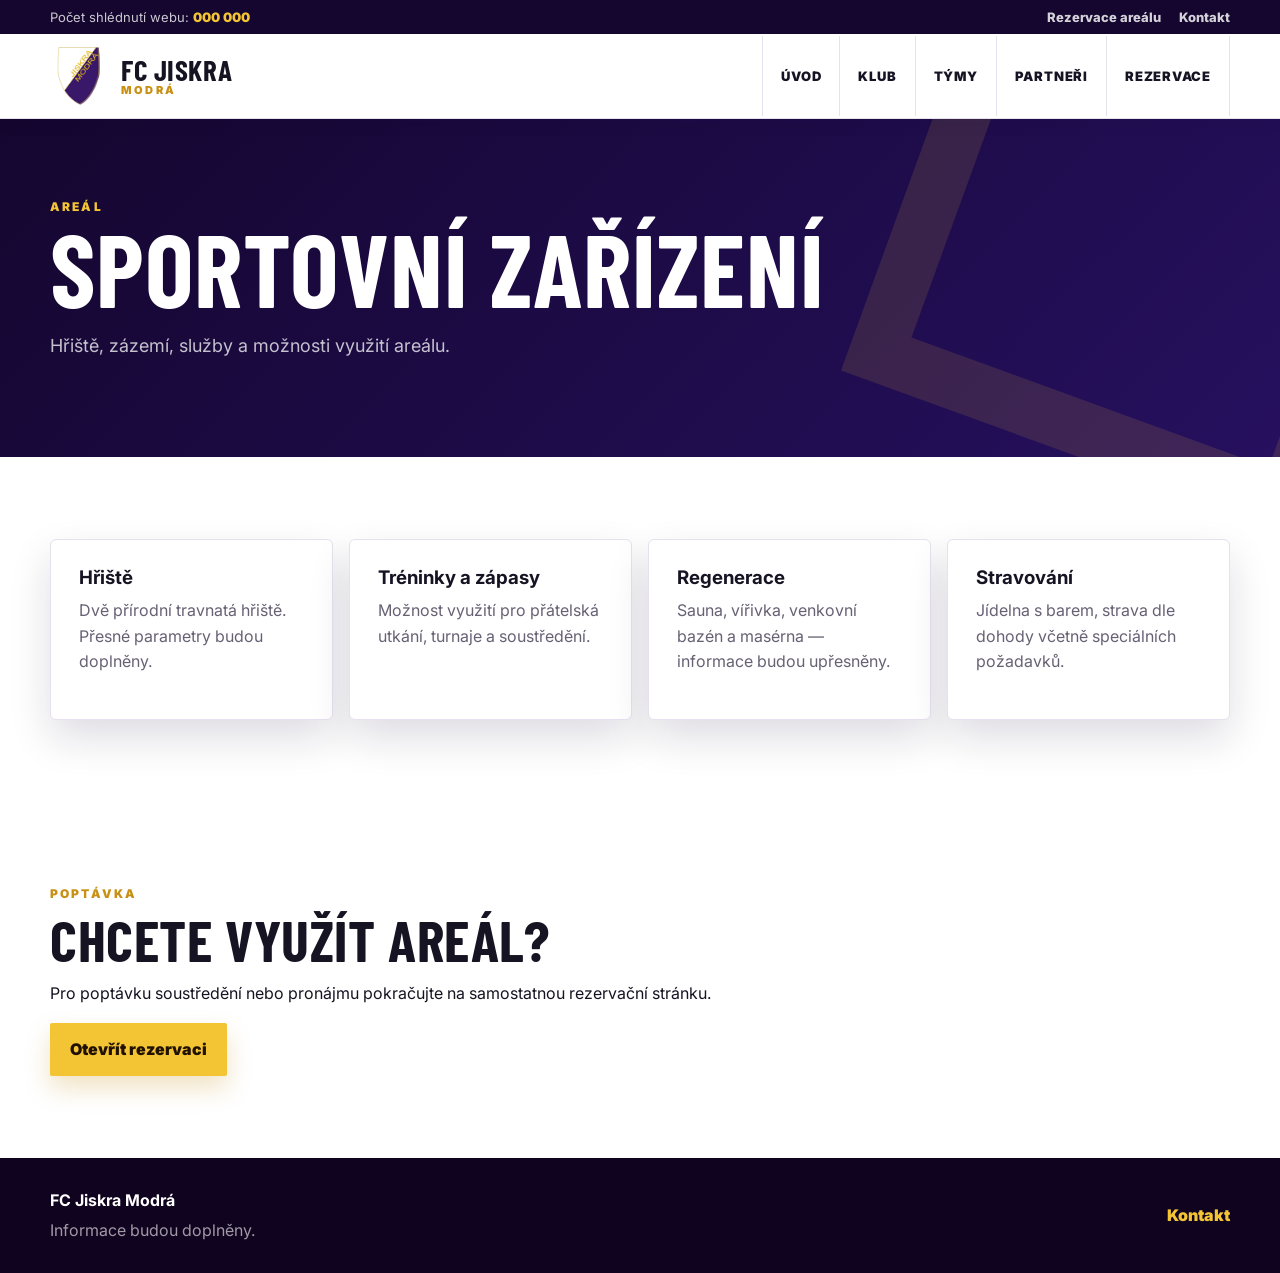
==== areal.html @ 626ca09f "Add files via upload" ====
<!doctype html><html lang="cs"><head><meta charset="UTF-8"><meta name="viewport" content="width=device-width, initial-scale=1.0"><title>Areál | FC Jiskra Modrá</title><link rel="preconnect" href="https://fonts.googleapis.com"><link rel="preconnect" href="https://fonts.gstatic.com" crossorigin><link href="https://fonts.googleapis.com/css2?family=Barlow+Condensed:wght@600;700;800&family=Inter:wght@400;500;600;700;800;900&display=swap" rel="stylesheet"><link rel="stylesheet" href="styles.css"></head><body><header class="site-header"><div class="top-strip"><div class="container top-strip-inner"><div class="views-counter">Počet shlédnutí webu: <strong>000 000</strong></div><div class="top-links"><a href="rezervace.html">Rezervace areálu</a><a href="kontakt.html">Kontakt</a></div></div></div><nav class="nav container"><a class="brand" href="index.html"><img src="assets/logo.png" alt="Logo FC Jiskra Modrá"><span><strong>FC Jiskra</strong><small>Modrá</small></span></a><button class="nav-toggle" type="button" aria-label="Otevřít menu" aria-expanded="false"><span></span><span></span><span></span></button><div class="nav-links"><a href="index.html">Úvod</a><a href="klub.html">Klub</a><a href="tymy.html">Týmy</a><a href="partneri.html">Partneři</a><a href="rezervace.html">Rezervace</a></div></nav></header><main><section class="page-hero"><div class="container reveal"><p class="eyebrow">Areál</p><h1>Sportovní zařízení</h1><p>Hřiště, zázemí, služby a možnosti využití areálu.</p></div></section><section class="section"><div class="container service-grid"><article class="reveal"><h3>Hřiště</h3><p>Dvě přírodní travnatá hřiště. Přesné parametry budou doplněny.</p></article><article class="reveal"><h3>Tréninky a zápasy</h3><p>Možnost využití pro přátelská utkání, turnaje a soustředění.</p></article><article class="reveal"><h3>Regenerace</h3><p>Sauna, vířivka, venkovní bazén a masérna — informace budou upřesněny.</p></article><article class="reveal"><h3>Stravování</h3><p>Jídelna s barem, strava dle dohody včetně speciálních požadavků.</p></article></div></section><section class="section section-dark"><div class="container split-panel reveal"><div><p class="eyebrow">Poptávka</p><h2>Chcete využít areál?</h2><p>Pro poptávku soustředění nebo pronájmu pokračujte na samostatnou rezervační stránku.</p></div><a class="btn" href="rezervace.html">Otevřít rezervaci</a></div></section></main><footer class="footer"><div class="container footer-inner"><div><strong>FC Jiskra Modrá</strong><p>Informace budou doplněny.</p></div><a href="kontakt.html">Kontakt</a></div></footer><script src="script.js"></script></body></html>
---- styles.css ----
:root{--purple:#26105f;--purple-2:#3c1688;--purple-3:#14062f;--gold:#f3c433;--gold-2:#c89116;--ink:#161423;--muted:#676174;--line:#e7e0ef;--soft:#f5f1fa;--white:#fff;--shadow:0 18px 42px rgba(20,6,47,.14);--radius:6px}*{box-sizing:border-box}html{scroll-behavior:auto}body{margin:0;font-family:Inter,system-ui,-apple-system,Segoe UI,sans-serif;color:var(--ink);background:#fff;line-height:1.6}a{color:inherit;text-decoration:none}img{max-width:100%;display:block}.container{width:min(1180px,calc(100% - 40px));margin-inline:auto}.site-header{position:sticky;top:0;z-index:40;background:#fff;border-bottom:1px solid rgba(38,16,95,.12);box-shadow:0 4px 18px rgba(20,6,47,.05)}.top-strip{background:var(--purple-3);color:#fff;font-size:13px}.top-strip-inner{min-height:34px;display:flex;justify-content:space-between;align-items:center;gap:18px}.views-counter{color:rgba(255,255,255,.78)}.views-counter strong{color:var(--gold);font-weight:900}.top-links{display:flex;gap:18px;font-weight:800}.top-links a{color:rgba(255,255,255,.82)}.nav{min-height:84px;display:flex;align-items:center;justify-content:space-between;gap:24px}.brand{display:flex;align-items:center;gap:13px}.brand img{width:58px;height:58px;object-fit:contain}.brand span{display:grid;line-height:.98}.brand strong{font-family:'Barlow Condensed',Inter,sans-serif;text-transform:uppercase;font-size:29px;letter-spacing:.02em}.brand small{color:var(--gold-2);font-weight:900;text-transform:uppercase;letter-spacing:.2em;font-size:11px}.nav-links{display:flex;align-items:center;gap:0;border-left:1px solid var(--line);font-weight:900;text-transform:uppercase;font-size:13px;letter-spacing:.06em}.nav-links a{padding:30px 18px;border-right:1px solid var(--line);position:relative}.nav-links a:hover,.nav-links a.active{background:var(--soft);color:var(--purple)}.nav-links a.active:after{content:'';position:absolute;left:18px;right:18px;bottom:20px;height:3px;background:var(--gold)}.nav-toggle{display:none;background:transparent;border:0;padding:8px}.nav-toggle span{display:block;width:26px;height:2px;margin:5px;background:var(--purple)}.score-hero{position:relative;overflow:hidden;color:#fff;background:linear-gradient(125deg,#12042a 0%,var(--purple) 58%,#391281 100%)}.score-hero:before{content:'';position:absolute;inset:0;background:linear-gradient(90deg,rgba(0,0,0,.18),transparent 44%),repeating-linear-gradient(135deg,rgba(255,255,255,.045) 0 1px,transparent 1px 12px)}.hero-bg-shape{position:absolute;right:-120px;top:-180px;width:580px;height:580px;border:82px solid rgba(243,196,51,.13);transform:rotate(24deg)}.score-hero-grid{position:relative;z-index:1;min-height:550px;display:grid;grid-template-columns:1.15fr 380px;gap:46px;align-items:center;padding:70px 0}.eyebrow{margin:0 0 10px;color:var(--gold-2);font-weight:900;text-transform:uppercase;letter-spacing:.18em;font-size:12px}.score-hero .eyebrow,.reservation-band .eyebrow,.page-hero .eyebrow{color:var(--gold)}h1,h2,h3,p{margin-top:0}h1,h2{font-family:'Barlow Condensed',Inter,sans-serif;text-transform:uppercase}h1{font-size:clamp(56px,8vw,112px);line-height:.82;letter-spacing:.01em;margin-bottom:22px}h2{font-size:clamp(34px,4.6vw,58px);line-height:.9;letter-spacing:.01em;margin-bottom:16px}h3{line-height:1.12;margin-bottom:9px}.lead{max-width:650px;font-size:19px;color:rgba(255,255,255,.78)}.hero-actions{display:flex;gap:12px;flex-wrap:wrap;margin-top:30px}.btn{display:inline-flex;align-items:center;justify-content:center;border:0;border-radius:2px;padding:14px 20px;background:var(--gold);color:#201100;font-weight:900;box-shadow:0 12px 24px rgba(201,145,22,.25);cursor:pointer;transition:transform .18s ease,box-shadow .18s ease}.btn:hover{transform:translateY(-2px);box-shadow:0 16px 32px rgba(201,145,22,.34)}.btn-ghost{background:transparent;color:#fff;border:1px solid rgba(255,255,255,.32);box-shadow:none}.match-card{background:rgba(255,255,255,.96);color:var(--ink);border:1px solid rgba(255,255,255,.4);box-shadow:var(--shadow);padding:26px;border-radius:var(--radius)}.club-badge{display:flex;align-items:center;gap:12px;padding-bottom:18px;border-bottom:1px solid var(--line);font-weight:900;text-transform:uppercase}.club-badge img{width:54px;height:54px}.match-line{display:grid;gap:4px;margin:22px 0}.match-line span{color:var(--muted)}.score-box{display:grid;grid-template-columns:1fr auto 1fr;align-items:center;gap:12px;background:var(--purple);color:#fff;padding:20px 16px;margin-bottom:18px;text-align:center}.score-box span{font-family:'Barlow Condensed';font-size:22px;color:var(--gold)}.score-box strong{font-size:30px}.match-card a,.program-card a,.news-feature a{color:var(--purple);font-weight:900}.section{padding:82px 0}.section-soft{background:var(--soft)}.homepage-layout{display:grid;grid-template-columns:minmax(0,1fr) 360px;gap:30px;align-items:start}.section-title{display:flex;justify-content:space-between;align-items:end;border-bottom:4px solid var(--purple);margin-bottom:22px}.section-title h2{margin-bottom:10px}.news-feature{display:grid;grid-template-columns:86px 1fr;gap:22px;background:#fff;border:1px solid var(--line);border-left:6px solid var(--gold);padding:26px;box-shadow:var(--shadow);border-radius:var(--radius);margin-bottom:18px}.date-box{background:var(--purple);color:#fff;display:grid;place-items:center;align-content:center;min-height:86px}.date-box strong{font-family:'Barlow Condensed';font-size:38px;line-height:.9;color:var(--gold)}.date-box span{font-size:12px;font-weight:900}.news-list{display:grid;gap:12px}.news-row{padding:20px 22px;background:#fff;border:1px solid var(--line);border-radius:var(--radius);transition:transform .2s ease,border-color .2s ease}.news-row:hover{transform:translateX(4px);border-color:rgba(201,145,22,.55)}.news-row time{display:block;color:var(--gold-2);font-weight:900;font-size:12px;text-transform:uppercase;letter-spacing:.12em}.news-row p,.news-feature p,.tile span,.content-main p,.side-panel dd,.team-card p,.service-grid p{color:var(--muted)}.side-column{display:grid;gap:18px}.program-card,.table-card,.quick-card,.info-card,.team-card,.panel,.form,.side-panel,.content-main,.tile,.service-grid article{background:#fff;border:1px solid var(--line);border-radius:var(--radius);box-shadow:var(--shadow)}.program-card,.table-card{padding:22px}.program-card h3,.table-card h3{text-transform:uppercase;font-family:'Barlow Condensed';font-size:28px}.mini-tabs button{border:0;background:var(--purple);color:#fff;border-radius:2px;padding:9px 14px;font-weight:900}.fixture-mini{border-top:1px solid var(--line);padding:15px 0;display:grid;gap:4px}.fixture-mini span{font-size:12px;text-transform:uppercase;letter-spacing:.1em;color:var(--gold-2);font-weight:900}.fixture-mini em{font-style:normal;font-size:24px;font-weight:900}.standing-row{display:grid;grid-template-columns:34px 1fr 34px;gap:10px;padding:10px 0;border-top:1px solid var(--line);font-size:14px}.standing-row.head{font-weight:900;color:var(--muted);text-transform:uppercase;font-size:12px}.reservation-band{background:linear-gradient(135deg,var(--purple-3),var(--purple));color:#fff;position:relative;overflow:hidden}.reservation-band:before{content:'';position:absolute;inset:0;background:radial-gradient(circle at 88% 18%,rgba(243,196,51,.2),transparent 28%)}.reservation-grid{position:relative;display:grid;grid-template-columns:1.2fr .9fr auto;gap:28px;align-items:center}.reservation-grid p{color:rgba(255,255,255,.74)}.reserve-points{display:grid;grid-template-columns:1fr 1fr;gap:10px}.reserve-points span{border:1px solid rgba(255,255,255,.18);background:rgba(255,255,255,.07);padding:12px;font-weight:900}.link-tiles{display:grid;grid-template-columns:repeat(4,1fr);gap:16px}.tile{padding:24px;min-height:190px;transition:transform .2s ease,border-color .2s ease}.tile:hover{transform:translateY(-4px);border-color:var(--gold-2)}.tile small{color:var(--gold-2);font-weight:900}.tile strong{display:block;font-family:'Barlow Condensed';font-size:32px;text-transform:uppercase;margin:12px 0 8px}.page-hero{background:linear-gradient(135deg,var(--purple-3),var(--purple));color:#fff;padding:78px 0;position:relative;overflow:hidden}.page-hero:after{content:'';position:absolute;right:-120px;top:-140px;width:380px;height:380px;border:55px solid rgba(242,195,53,.12);transform:rotate(20deg)}.page-hero .container{position:relative;z-index:1}.page-hero p:not(.eyebrow){max-width:680px;color:rgba(255,255,255,.75);font-size:18px}.content-grid,.fixtures-layout,.form-layout{display:grid;grid-template-columns:1fr .95fr;gap:26px;align-items:start}.content-main,.side-panel,.info-card,.team-card,.service-grid article{padding:28px}.side-panel dl{display:grid;gap:14px;margin:0}.side-panel dt{font-weight:900}.side-panel dd{margin:0}.quick-grid,.card-grid,.partners{display:grid;grid-template-columns:repeat(3,1fr);gap:18px}.quick-card{padding:28px;min-height:220px}.card-label{color:var(--gold-2);font-size:12px;text-transform:uppercase;letter-spacing:.12em;font-weight:900}.team-grid{display:grid;grid-template-columns:1.15fr .85fr;gap:20px}.team-card{min-height:260px}.team-card span{color:var(--gold-2);font-weight:900;font-size:12px;text-transform:uppercase;letter-spacing:.12em}.team-card.featured{background:linear-gradient(135deg,var(--purple),var(--purple-2));color:#fff}.team-card.featured p{color:rgba(255,255,255,.75)}.team-card.featured a{color:var(--gold);font-weight:900}.service-grid{display:grid;grid-template-columns:repeat(4,1fr);gap:16px}.panel{padding:18px}.tabs{display:flex;gap:8px;margin-bottom:14px}.tab{border:0;border-radius:2px;padding:10px 15px;background:var(--soft);font-weight:900;cursor:pointer}.tab.active{background:var(--purple);color:#fff}.tab-panel{display:none}.tab-panel.active{display:block}.fixture,.table-row{display:grid;grid-template-columns:1fr auto;gap:16px;align-items:center;padding:16px 8px;border-top:1px solid var(--line)}.fixture span,.table-row span{color:var(--muted);font-size:14px}.partners div{min-height:120px;display:grid;place-items:center;background:#fff;border:1px solid var(--line);border-radius:var(--radius);color:var(--muted);font-weight:900;box-shadow:var(--shadow)}.form{padding:26px;display:grid;gap:16px}label{display:grid;gap:8px;font-weight:900}input,select{width:100%;border:1px solid var(--line);border-radius:2px;padding:13px 14px;font:inherit}input:focus,select:focus{outline:3px solid rgba(242,195,53,.25);border-color:var(--gold-2)}.form-row{display:grid;grid-template-columns:1fr 1fr;gap:14px}.form-note{margin:0;color:var(--muted);font-size:14px}.map-placeholder{min-height:250px;display:grid;place-items:center;border:1px dashed rgba(43,15,99,.3);border-radius:var(--radius);background:var(--soft);color:var(--muted);font-weight:900;margin-top:24px}.footer{background:#10031f;color:#fff;padding:30px 0}.footer-inner{display:flex;align-items:center;justify-content:space-between;gap:20px}.footer p{color:rgba(255,255,255,.6);margin:4px 0 0}.footer a{color:var(--gold);font-weight:900}.reveal{opacity:0;transform:translateY(18px);transition:opacity .55s ease,transform .55s ease}.reveal.in-view{opacity:1;transform:translateY(0)}@media(max-width:980px){.top-strip-inner{justify-content:center;flex-wrap:wrap;padding:7px 0}.top-links{display:none}.nav-toggle{display:block}.nav-links{position:absolute;left:20px;right:20px;top:118px;display:none;flex-direction:column;align-items:stretch;padding:12px;background:#fff;border:1px solid var(--line);border-radius:6px;box-shadow:var(--shadow)}.nav-links.open{display:flex}.nav-links a{padding:14px;border-right:0}.nav-links a.active:after{left:14px;right:auto;width:42px;bottom:8px}.score-hero-grid,.homepage-layout,.reservation-grid,.content-grid,.fixtures-layout,.form-layout,.team-grid{grid-template-columns:1fr}.score-hero-grid{min-height:auto;padding:56px 0}.quick-grid,.card-grid,.link-tiles,.service-grid,.partners{grid-template-columns:repeat(2,1fr)}}@media(max-width:620px){.container{width:min(100% - 28px,1180px)}.brand img{width:48px;height:48px}.brand strong{font-size:24px}.nav{min-height:76px}.nav-links{top:110px}h1{font-size:56px}.section{padding:64px 0}.page-hero{padding:58px 0}.quick-grid,.card-grid,.link-tiles,.service-grid,.partners{grid-template-columns:1fr}.form-row,.fixture,.table-row,.news-feature{grid-template-columns:1fr}.reservation-grid{gap:18px}.reserve-points{grid-template-columns:1fr}.match-card{padding:20px}.footer-inner{align-items:flex-start;flex-direction:column}}
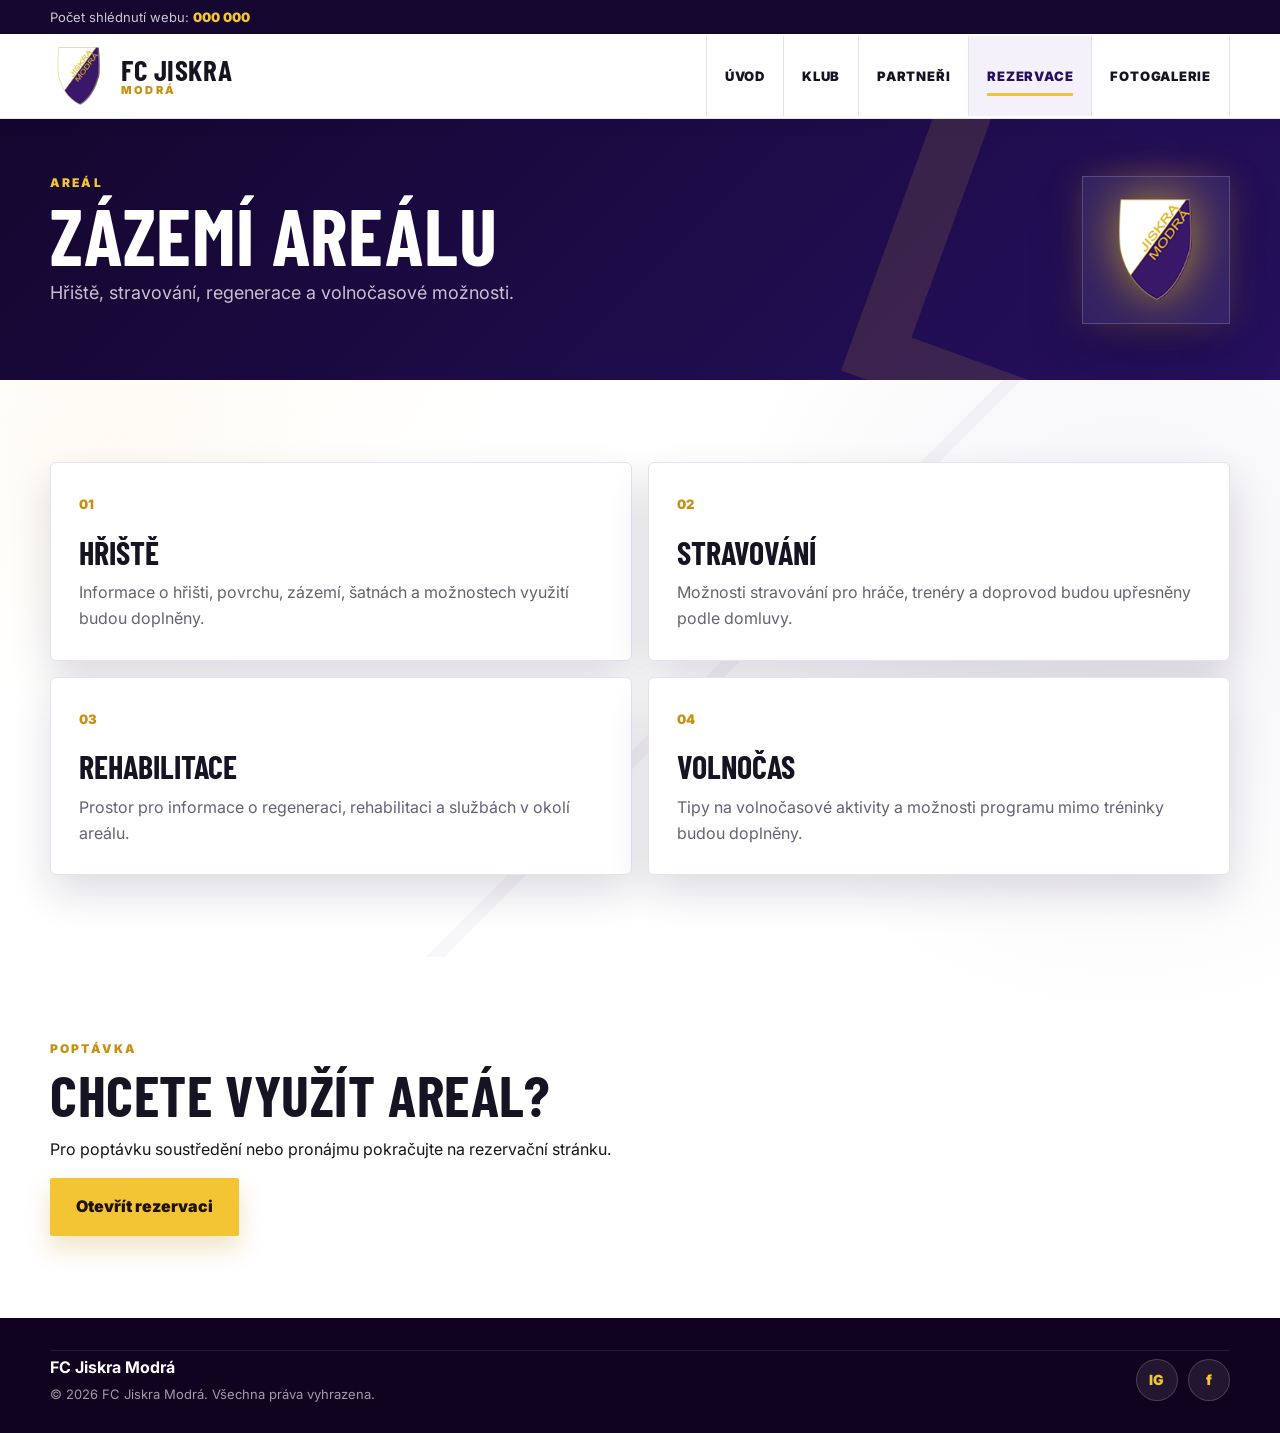
==== commit 971eadcd: "pridani" ====
--- a/areal.html
+++ b/areal.html
@@ -1 +1 @@
-<!doctype html><html lang="cs"><head><meta charset="UTF-8"><meta name="viewport" content="width=device-width, initial-scale=1.0"><title>Areál | FC Jiskra Modrá</title><link rel="preconnect" href="https://fonts.googleapis.com"><link rel="preconnect" href="https://fonts.gstatic.com" crossorigin><link href="https://fonts.googleapis.com/css2?family=Barlow+Condensed:wght@600;700;800&family=Inter:wght@400;500;600;700;800;900&display=swap" rel="stylesheet"><link rel="stylesheet" href="styles.css"></head><body><header class="site-header"><div class="top-strip"><div class="container top-strip-inner"><div class="views-counter">Počet shlédnutí webu: <strong>000 000</strong></div><div class="top-links"><a href="rezervace.html">Rezervace areálu</a><a href="kontakt.html">Kontakt</a></div></div></div><nav class="nav container"><a class="brand" href="index.html"><img src="assets/logo.png" alt="Logo FC Jiskra Modrá"><span><strong>FC Jiskra</strong><small>Modrá</small></span></a><button class="nav-toggle" type="button" aria-label="Otevřít menu" aria-expanded="false"><span></span><span></span><span></span></button><div class="nav-links"><a href="index.html">Úvod</a><a href="klub.html">Klub</a><a href="tymy.html">Týmy</a><a href="partneri.html">Partneři</a><a href="rezervace.html">Rezervace</a></div></nav></header><main><section class="page-hero"><div class="container reveal"><p class="eyebrow">Areál</p><h1>Sportovní zařízení</h1><p>Hřiště, zázemí, služby a možnosti využití areálu.</p></div></section><section class="section"><div class="container service-grid"><article class="reveal"><h3>Hřiště</h3><p>Dvě přírodní travnatá hřiště. Přesné parametry budou doplněny.</p></article><article class="reveal"><h3>Tréninky a zápasy</h3><p>Možnost využití pro přátelská utkání, turnaje a soustředění.</p></article><article class="reveal"><h3>Regenerace</h3><p>Sauna, vířivka, venkovní bazén a masérna — informace budou upřesněny.</p></article><article class="reveal"><h3>Stravování</h3><p>Jídelna s barem, strava dle dohody včetně speciálních požadavků.</p></article></div></section><section class="section section-dark"><div class="container split-panel reveal"><div><p class="eyebrow">Poptávka</p><h2>Chcete využít areál?</h2><p>Pro poptávku soustředění nebo pronájmu pokračujte na samostatnou rezervační stránku.</p></div><a class="btn" href="rezervace.html">Otevřít rezervaci</a></div></section></main><footer class="footer"><div class="container footer-inner"><div><strong>FC Jiskra Modrá</strong><p>Informace budou doplněny.</p></div><a href="kontakt.html">Kontakt</a></div></footer><script src="script.js"></script></body></html>
+<!doctype html><html lang="cs"><head><meta charset="UTF-8"><meta name="viewport" content="width=device-width, initial-scale=1.0"><link rel="preconnect" href="https://fonts.googleapis.com"><link rel="preconnect" href="https://fonts.gstatic.com" crossorigin><link href="https://fonts.googleapis.com/css2?family=Barlow+Condensed:wght@600;700;800&family=Inter:wght@400;500;600;700;800;900&display=swap" rel="stylesheet"><link rel="stylesheet" href="styles.css"><title>Areál | FC Jiskra Modrá</title></head><body><header class="site-header"><div class="top-strip"><div class="container top-strip-inner"><div class="views-counter">Počet shlédnutí webu: <strong>000 000</strong></div></div></div><nav class="nav container"><a class="brand" href="index.html"><img src="assets/logo.png" alt="Logo FC Jiskra Modrá"><span><strong>FC Jiskra</strong><small>Modrá</small></span></a><button class="nav-toggle" type="button" aria-label="Otevřít menu" aria-expanded="false"><span></span><span></span><span></span></button><div class="nav-links"><a href="index.html">Úvod</a><div class="nav-dropdown"><button class="nav-drop-toggle" type="button" aria-expanded="false">Klub</button><div class="nav-submenu"><a href="klub.html">O klubu</a><a href="tymy.html">A tým</a><a href="dalsi-tymy.html">Další týmy</a><a href="kontakt.html">Kontakt</a></div></div><a href="partneri.html">Partneři</a><a class="active" href="rezervace.html">Rezervace</a><a href="fotogalerie.html">Fotogalerie</a></div></nav></header><main><section class="page-hero"><div class="container page-hero-inner reveal"><div class="page-hero-text"><p class="eyebrow">Areál</p><h1>Zázemí areálu</h1><p>Hřiště, stravování, regenerace a volnočasové možnosti.</p></div><div class="page-hero-mark"><img src="assets/logo.png" alt="FC Jiskra Modrá"></div></div></section><section class="section"><div class="container area-info-grid area-info-grid-wide"><article id="hriste" class="area-info-card reveal"><span>01</span><h3>Hřiště</h3><p>Informace o hřišti, povrchu, zázemí, šatnách a možnostech využití budou doplněny.</p></article><article id="stravovani" class="area-info-card reveal"><span>02</span><h3>Stravování</h3><p>Možnosti stravování pro hráče, trenéry a doprovod budou upřesněny podle domluvy.</p></article><article id="rehabilitace" class="area-info-card reveal"><span>03</span><h3>Rehabilitace</h3><p>Prostor pro informace o regeneraci, rehabilitaci a službách v okolí areálu.</p></article><article id="volnocas" class="area-info-card reveal"><span>04</span><h3>Volnočas</h3><p>Tipy na volnočasové aktivity a možnosti programu mimo tréninky budou doplněny.</p></article></div></section><section class="section section-dark"><div class="container split-panel reveal"><div><p class="eyebrow">Poptávka</p><h2>Chcete využít areál?</h2><p>Pro poptávku soustředění nebo pronájmu pokračujte na rezervační stránku.</p></div><a class="btn" href="rezervace.html">Otevřít rezervaci</a></div></section></main><footer class="footer"><div class="container footer-inner"><div><strong>FC Jiskra Modrá</strong><p>© 2026 FC Jiskra Modrá. Všechna práva vyhrazena.</p></div><div class="footer-socials" aria-label="Sociální sítě"><a class="social-icon" href="https://www.instagram.com/jiskramodra/" target="_blank" rel="noopener" aria-label="Instagram FC Jiskra Modrá"><span>IG</span></a><a class="social-icon" href="#" aria-label="Facebook bude doplněn"><span>f</span></a></div></div></footer><script src="script.js"></script></body></html>
--- a/styles.css
+++ b/styles.css
@@ -1 +1,223 @@
-:root{--purple:#26105f;--purple-2:#3c1688;--purple-3:#14062f;--gold:#f3c433;--gold-2:#c89116;--ink:#161423;--muted:#676174;--line:#e7e0ef;--soft:#f5f1fa;--white:#fff;--shadow:0 18px 42px rgba(20,6,47,.14);--radius:6px}*{box-sizing:border-box}html{scroll-behavior:auto}body{margin:0;font-family:Inter,system-ui,-apple-system,Segoe UI,sans-serif;color:var(--ink);background:#fff;line-height:1.6}a{color:inherit;text-decoration:none}img{max-width:100%;display:block}.container{width:min(1180px,calc(100% - 40px));margin-inline:auto}.site-header{position:sticky;top:0;z-index:40;background:#fff;border-bottom:1px solid rgba(38,16,95,.12);box-shadow:0 4px 18px rgba(20,6,47,.05)}.top-strip{background:var(--purple-3);color:#fff;font-size:13px}.top-strip-inner{min-height:34px;display:flex;justify-content:space-between;align-items:center;gap:18px}.views-counter{color:rgba(255,255,255,.78)}.views-counter strong{color:var(--gold);font-weight:900}.top-links{display:flex;gap:18px;font-weight:800}.top-links a{color:rgba(255,255,255,.82)}.nav{min-height:84px;display:flex;align-items:center;justify-content:space-between;gap:24px}.brand{display:flex;align-items:center;gap:13px}.brand img{width:58px;height:58px;object-fit:contain}.brand span{display:grid;line-height:.98}.brand strong{font-family:'Barlow Condensed',Inter,sans-serif;text-transform:uppercase;font-size:29px;letter-spacing:.02em}.brand small{color:var(--gold-2);font-weight:900;text-transform:uppercase;letter-spacing:.2em;font-size:11px}.nav-links{display:flex;align-items:center;gap:0;border-left:1px solid var(--line);font-weight:900;text-transform:uppercase;font-size:13px;letter-spacing:.06em}.nav-links a{padding:30px 18px;border-right:1px solid var(--line);position:relative}.nav-links a:hover,.nav-links a.active{background:var(--soft);color:var(--purple)}.nav-links a.active:after{content:'';position:absolute;left:18px;right:18px;bottom:20px;height:3px;background:var(--gold)}.nav-toggle{display:none;background:transparent;border:0;padding:8px}.nav-toggle span{display:block;width:26px;height:2px;margin:5px;background:var(--purple)}.score-hero{position:relative;overflow:hidden;color:#fff;background:linear-gradient(125deg,#12042a 0%,var(--purple) 58%,#391281 100%)}.score-hero:before{content:'';position:absolute;inset:0;background:linear-gradient(90deg,rgba(0,0,0,.18),transparent 44%),repeating-linear-gradient(135deg,rgba(255,255,255,.045) 0 1px,transparent 1px 12px)}.hero-bg-shape{position:absolute;right:-120px;top:-180px;width:580px;height:580px;border:82px solid rgba(243,196,51,.13);transform:rotate(24deg)}.score-hero-grid{position:relative;z-index:1;min-height:550px;display:grid;grid-template-columns:1.15fr 380px;gap:46px;align-items:center;padding:70px 0}.eyebrow{margin:0 0 10px;color:var(--gold-2);font-weight:900;text-transform:uppercase;letter-spacing:.18em;font-size:12px}.score-hero .eyebrow,.reservation-band .eyebrow,.page-hero .eyebrow{color:var(--gold)}h1,h2,h3,p{margin-top:0}h1,h2{font-family:'Barlow Condensed',Inter,sans-serif;text-transform:uppercase}h1{font-size:clamp(56px,8vw,112px);line-height:.82;letter-spacing:.01em;margin-bottom:22px}h2{font-size:clamp(34px,4.6vw,58px);line-height:.9;letter-spacing:.01em;margin-bottom:16px}h3{line-height:1.12;margin-bottom:9px}.lead{max-width:650px;font-size:19px;color:rgba(255,255,255,.78)}.hero-actions{display:flex;gap:12px;flex-wrap:wrap;margin-top:30px}.btn{display:inline-flex;align-items:center;justify-content:center;border:0;border-radius:2px;padding:14px 20px;background:var(--gold);color:#201100;font-weight:900;box-shadow:0 12px 24px rgba(201,145,22,.25);cursor:pointer;transition:transform .18s ease,box-shadow .18s ease}.btn:hover{transform:translateY(-2px);box-shadow:0 16px 32px rgba(201,145,22,.34)}.btn-ghost{background:transparent;color:#fff;border:1px solid rgba(255,255,255,.32);box-shadow:none}.match-card{background:rgba(255,255,255,.96);color:var(--ink);border:1px solid rgba(255,255,255,.4);box-shadow:var(--shadow);padding:26px;border-radius:var(--radius)}.club-badge{display:flex;align-items:center;gap:12px;padding-bottom:18px;border-bottom:1px solid var(--line);font-weight:900;text-transform:uppercase}.club-badge img{width:54px;height:54px}.match-line{display:grid;gap:4px;margin:22px 0}.match-line span{color:var(--muted)}.score-box{display:grid;grid-template-columns:1fr auto 1fr;align-items:center;gap:12px;background:var(--purple);color:#fff;padding:20px 16px;margin-bottom:18px;text-align:center}.score-box span{font-family:'Barlow Condensed';font-size:22px;color:var(--gold)}.score-box strong{font-size:30px}.match-card a,.program-card a,.news-feature a{color:var(--purple);font-weight:900}.section{padding:82px 0}.section-soft{background:var(--soft)}.homepage-layout{display:grid;grid-template-columns:minmax(0,1fr) 360px;gap:30px;align-items:start}.section-title{display:flex;justify-content:space-between;align-items:end;border-bottom:4px solid var(--purple);margin-bottom:22px}.section-title h2{margin-bottom:10px}.news-feature{display:grid;grid-template-columns:86px 1fr;gap:22px;background:#fff;border:1px solid var(--line);border-left:6px solid var(--gold);padding:26px;box-shadow:var(--shadow);border-radius:var(--radius);margin-bottom:18px}.date-box{background:var(--purple);color:#fff;display:grid;place-items:center;align-content:center;min-height:86px}.date-box strong{font-family:'Barlow Condensed';font-size:38px;line-height:.9;color:var(--gold)}.date-box span{font-size:12px;font-weight:900}.news-list{display:grid;gap:12px}.news-row{padding:20px 22px;background:#fff;border:1px solid var(--line);border-radius:var(--radius);transition:transform .2s ease,border-color .2s ease}.news-row:hover{transform:translateX(4px);border-color:rgba(201,145,22,.55)}.news-row time{display:block;color:var(--gold-2);font-weight:900;font-size:12px;text-transform:uppercase;letter-spacing:.12em}.news-row p,.news-feature p,.tile span,.content-main p,.side-panel dd,.team-card p,.service-grid p{color:var(--muted)}.side-column{display:grid;gap:18px}.program-card,.table-card,.quick-card,.info-card,.team-card,.panel,.form,.side-panel,.content-main,.tile,.service-grid article{background:#fff;border:1px solid var(--line);border-radius:var(--radius);box-shadow:var(--shadow)}.program-card,.table-card{padding:22px}.program-card h3,.table-card h3{text-transform:uppercase;font-family:'Barlow Condensed';font-size:28px}.mini-tabs button{border:0;background:var(--purple);color:#fff;border-radius:2px;padding:9px 14px;font-weight:900}.fixture-mini{border-top:1px solid var(--line);padding:15px 0;display:grid;gap:4px}.fixture-mini span{font-size:12px;text-transform:uppercase;letter-spacing:.1em;color:var(--gold-2);font-weight:900}.fixture-mini em{font-style:normal;font-size:24px;font-weight:900}.standing-row{display:grid;grid-template-columns:34px 1fr 34px;gap:10px;padding:10px 0;border-top:1px solid var(--line);font-size:14px}.standing-row.head{font-weight:900;color:var(--muted);text-transform:uppercase;font-size:12px}.reservation-band{background:linear-gradient(135deg,var(--purple-3),var(--purple));color:#fff;position:relative;overflow:hidden}.reservation-band:before{content:'';position:absolute;inset:0;background:radial-gradient(circle at 88% 18%,rgba(243,196,51,.2),transparent 28%)}.reservation-grid{position:relative;display:grid;grid-template-columns:1.2fr .9fr auto;gap:28px;align-items:center}.reservation-grid p{color:rgba(255,255,255,.74)}.reserve-points{display:grid;grid-template-columns:1fr 1fr;gap:10px}.reserve-points span{border:1px solid rgba(255,255,255,.18);background:rgba(255,255,255,.07);padding:12px;font-weight:900}.link-tiles{display:grid;grid-template-columns:repeat(4,1fr);gap:16px}.tile{padding:24px;min-height:190px;transition:transform .2s ease,border-color .2s ease}.tile:hover{transform:translateY(-4px);border-color:var(--gold-2)}.tile small{color:var(--gold-2);font-weight:900}.tile strong{display:block;font-family:'Barlow Condensed';font-size:32px;text-transform:uppercase;margin:12px 0 8px}.page-hero{background:linear-gradient(135deg,var(--purple-3),var(--purple));color:#fff;padding:78px 0;position:relative;overflow:hidden}.page-hero:after{content:'';position:absolute;right:-120px;top:-140px;width:380px;height:380px;border:55px solid rgba(242,195,53,.12);transform:rotate(20deg)}.page-hero .container{position:relative;z-index:1}.page-hero p:not(.eyebrow){max-width:680px;color:rgba(255,255,255,.75);font-size:18px}.content-grid,.fixtures-layout,.form-layout{display:grid;grid-template-columns:1fr .95fr;gap:26px;align-items:start}.content-main,.side-panel,.info-card,.team-card,.service-grid article{padding:28px}.side-panel dl{display:grid;gap:14px;margin:0}.side-panel dt{font-weight:900}.side-panel dd{margin:0}.quick-grid,.card-grid,.partners{display:grid;grid-template-columns:repeat(3,1fr);gap:18px}.quick-card{padding:28px;min-height:220px}.card-label{color:var(--gold-2);font-size:12px;text-transform:uppercase;letter-spacing:.12em;font-weight:900}.team-grid{display:grid;grid-template-columns:1.15fr .85fr;gap:20px}.team-card{min-height:260px}.team-card span{color:var(--gold-2);font-weight:900;font-size:12px;text-transform:uppercase;letter-spacing:.12em}.team-card.featured{background:linear-gradient(135deg,var(--purple),var(--purple-2));color:#fff}.team-card.featured p{color:rgba(255,255,255,.75)}.team-card.featured a{color:var(--gold);font-weight:900}.service-grid{display:grid;grid-template-columns:repeat(4,1fr);gap:16px}.panel{padding:18px}.tabs{display:flex;gap:8px;margin-bottom:14px}.tab{border:0;border-radius:2px;padding:10px 15px;background:var(--soft);font-weight:900;cursor:pointer}.tab.active{background:var(--purple);color:#fff}.tab-panel{display:none}.tab-panel.active{display:block}.fixture,.table-row{display:grid;grid-template-columns:1fr auto;gap:16px;align-items:center;padding:16px 8px;border-top:1px solid var(--line)}.fixture span,.table-row span{color:var(--muted);font-size:14px}.partners div{min-height:120px;display:grid;place-items:center;background:#fff;border:1px solid var(--line);border-radius:var(--radius);color:var(--muted);font-weight:900;box-shadow:var(--shadow)}.form{padding:26px;display:grid;gap:16px}label{display:grid;gap:8px;font-weight:900}input,select{width:100%;border:1px solid var(--line);border-radius:2px;padding:13px 14px;font:inherit}input:focus,select:focus{outline:3px solid rgba(242,195,53,.25);border-color:var(--gold-2)}.form-row{display:grid;grid-template-columns:1fr 1fr;gap:14px}.form-note{margin:0;color:var(--muted);font-size:14px}.map-placeholder{min-height:250px;display:grid;place-items:center;border:1px dashed rgba(43,15,99,.3);border-radius:var(--radius);background:var(--soft);color:var(--muted);font-weight:900;margin-top:24px}.footer{background:#10031f;color:#fff;padding:30px 0}.footer-inner{display:flex;align-items:center;justify-content:space-between;gap:20px}.footer p{color:rgba(255,255,255,.6);margin:4px 0 0}.footer a{color:var(--gold);font-weight:900}.reveal{opacity:0;transform:translateY(18px);transition:opacity .55s ease,transform .55s ease}.reveal.in-view{opacity:1;transform:translateY(0)}@media(max-width:980px){.top-strip-inner{justify-content:center;flex-wrap:wrap;padding:7px 0}.top-links{display:none}.nav-toggle{display:block}.nav-links{position:absolute;left:20px;right:20px;top:118px;display:none;flex-direction:column;align-items:stretch;padding:12px;background:#fff;border:1px solid var(--line);border-radius:6px;box-shadow:var(--shadow)}.nav-links.open{display:flex}.nav-links a{padding:14px;border-right:0}.nav-links a.active:after{left:14px;right:auto;width:42px;bottom:8px}.score-hero-grid,.homepage-layout,.reservation-grid,.content-grid,.fixtures-layout,.form-layout,.team-grid{grid-template-columns:1fr}.score-hero-grid{min-height:auto;padding:56px 0}.quick-grid,.card-grid,.link-tiles,.service-grid,.partners{grid-template-columns:repeat(2,1fr)}}@media(max-width:620px){.container{width:min(100% - 28px,1180px)}.brand img{width:48px;height:48px}.brand strong{font-size:24px}.nav{min-height:76px}.nav-links{top:110px}h1{font-size:56px}.section{padding:64px 0}.page-hero{padding:58px 0}.quick-grid,.card-grid,.link-tiles,.service-grid,.partners{grid-template-columns:1fr}.form-row,.fixture,.table-row,.news-feature{grid-template-columns:1fr}.reservation-grid{gap:18px}.reserve-points{grid-template-columns:1fr}.match-card{padding:20px}.footer-inner{align-items:flex-start;flex-direction:column}}
+:root{--purple:#26105f;--purple-2:#3c1688;--purple-3:#14062f;--gold:#f3c433;--gold-2:#c89116;--ink:#161423;--muted:#676174;--line:#e7e0ef;--soft:#f5f1fa;--white:#fff;--shadow:0 18px 42px rgba(20,6,47,.14);--radius:6px}*{box-sizing:border-box}html{scroll-behavior:auto}body{margin:0;font-family:Inter,system-ui,-apple-system,Segoe UI,sans-serif;color:var(--ink);background:#fff;line-height:1.6}a{color:inherit;text-decoration:none}img{max-width:100%;display:block}.container{width:min(1180px,calc(100% - 40px));margin-inline:auto}.site-header{position:sticky;top:0;z-index:40;background:#fff;border-bottom:1px solid rgba(38,16,95,.12);box-shadow:0 4px 18px rgba(20,6,47,.05)}.top-strip{background:var(--purple-3);color:#fff;font-size:13px}.top-strip-inner{min-height:34px;display:flex;justify-content:space-between;align-items:center;gap:18px}.views-counter{color:rgba(255,255,255,.78)}.views-counter strong{color:var(--gold);font-weight:900}.top-links{display:flex;gap:18px;font-weight:800}.top-links a{color:rgba(255,255,255,.82)}.nav{min-height:84px;display:flex;align-items:center;justify-content:space-between;gap:24px}.brand{display:flex;align-items:center;gap:13px}.brand img{width:58px;height:58px;object-fit:contain}.brand span{display:grid;line-height:.98}.brand strong{font-family:'Barlow Condensed',Inter,sans-serif;text-transform:uppercase;font-size:29px;letter-spacing:.02em}.brand small{color:var(--gold-2);font-weight:900;text-transform:uppercase;letter-spacing:.2em;font-size:11px}.nav-links{display:flex;align-items:center;gap:0;border-left:1px solid var(--line);font-weight:900;text-transform:uppercase;font-size:13px;letter-spacing:.06em}.nav-links a{padding:30px 18px;border-right:1px solid var(--line);position:relative}.nav-links a:hover,.nav-links a.active{background:var(--soft);color:var(--purple)}.nav-links a.active:after{content:'';position:absolute;left:18px;right:18px;bottom:20px;height:3px;background:var(--gold)}.nav-toggle{display:none;background:transparent;border:0;padding:8px}.nav-toggle span{display:block;width:26px;height:2px;margin:5px;background:var(--purple)}.score-hero{position:relative;overflow:hidden;color:#fff;background:linear-gradient(125deg,#12042a 0%,var(--purple) 58%,#391281 100%)}.score-hero:before{content:'';position:absolute;inset:0;background:linear-gradient(90deg,rgba(0,0,0,.18),transparent 44%),repeating-linear-gradient(135deg,rgba(255,255,255,.045) 0 1px,transparent 1px 12px)}.hero-bg-shape{position:absolute;right:-120px;top:-180px;width:580px;height:580px;border:82px solid rgba(243,196,51,.13);transform:rotate(24deg)}.score-hero-grid{position:relative;z-index:1;min-height:550px;display:grid;grid-template-columns:1.15fr 380px;gap:46px;align-items:center;padding:70px 0}.eyebrow{margin:0 0 10px;color:var(--gold-2);font-weight:900;text-transform:uppercase;letter-spacing:.18em;font-size:12px}.score-hero .eyebrow,.reservation-band .eyebrow,.page-hero .eyebrow{color:var(--gold)}h1,h2,h3,p{margin-top:0}h1,h2{font-family:'Barlow Condensed',Inter,sans-serif;text-transform:uppercase}h1{font-size:clamp(56px,8vw,112px);line-height:.82;letter-spacing:.01em;margin-bottom:22px}h2{font-size:clamp(34px,4.6vw,58px);line-height:.9;letter-spacing:.01em;margin-bottom:16px}h3{line-height:1.12;margin-bottom:9px}.lead{max-width:650px;font-size:19px;color:rgba(255,255,255,.78)}.hero-actions{display:flex;gap:14px;flex-wrap:wrap;margin-top:30px}.hero-actions .btn{min-width:170px;font-size:16px}.btn{display:inline-flex;align-items:center;justify-content:center;border:0;border-radius:2px;padding:16px 26px;background:var(--gold);color:#201100;font-weight:900;box-shadow:0 12px 24px rgba(201,145,22,.25);cursor:pointer;transition:transform .18s ease,box-shadow .18s ease}.btn:hover{transform:translateY(-2px);box-shadow:0 16px 32px rgba(201,145,22,.34)}.btn-ghost{background:transparent;color:#fff;border:1px solid rgba(255,255,255,.32);box-shadow:none}.match-card{background:rgba(255,255,255,.96);color:var(--ink);border:1px solid rgba(255,255,255,.4);box-shadow:var(--shadow);padding:26px;border-radius:var(--radius)}.club-badge{display:flex;align-items:center;gap:12px;padding-bottom:18px;border-bottom:1px solid var(--line);font-weight:900;text-transform:uppercase}.club-badge img{width:54px;height:54px}.match-line{display:grid;gap:4px;margin:22px 0}.match-line span{color:var(--muted)}.score-box{display:grid;grid-template-columns:1fr auto 1fr;align-items:center;gap:12px;background:var(--purple);color:#fff;padding:20px 16px;margin-bottom:18px;text-align:center}.score-box span{font-family:'Barlow Condensed';font-size:22px;color:var(--gold)}.score-box strong{font-size:30px}.match-card a,.program-card a,.news-feature a{color:var(--purple);font-weight:900}.section{padding:82px 0}.section-soft{background:var(--soft)}.homepage-layout{display:grid;grid-template-columns:minmax(0,1fr) 360px;gap:30px;align-items:start}.section-title{display:flex;justify-content:space-between;align-items:end;border-bottom:4px solid var(--purple);margin-bottom:22px}.section-title h2{margin-bottom:10px}.news-feature{display:grid;grid-template-columns:86px 1fr;gap:22px;background:#fff;border:1px solid var(--line);border-left:6px solid var(--gold);padding:26px;box-shadow:var(--shadow);border-radius:var(--radius);margin-bottom:18px}.date-box{background:var(--purple);color:#fff;display:grid;place-items:center;align-content:center;min-height:86px}.date-box strong{font-family:'Barlow Condensed';font-size:38px;line-height:.9;color:var(--gold)}.date-box span{font-size:12px;font-weight:900}.news-list{display:grid;gap:12px}.news-row{padding:20px 22px;background:#fff;border:1px solid var(--line);border-radius:var(--radius);transition:transform .2s ease,border-color .2s ease}.news-row:hover{transform:translateX(4px);border-color:rgba(201,145,22,.55)}.news-row time{display:block;color:var(--gold-2);font-weight:900;font-size:12px;text-transform:uppercase;letter-spacing:.12em}.news-row p,.news-feature p,.tile span,.content-main p,.side-panel dd,.team-card p,.service-grid p{color:var(--muted)}.side-column{display:grid;gap:18px}.program-card,.table-card,.quick-card,.info-card,.team-card,.panel,.form,.side-panel,.content-main,.tile,.service-grid article{background:#fff;border:1px solid var(--line);border-radius:var(--radius);box-shadow:var(--shadow)}.program-card,.table-card{padding:22px}.program-card h3,.table-card h3{text-transform:uppercase;font-family:'Barlow Condensed';font-size:28px}.mini-tabs button{border:0;background:var(--purple);color:#fff;border-radius:2px;padding:9px 14px;font-weight:900}.fixture-mini{border-top:1px solid var(--line);padding:15px 0;display:grid;gap:4px}.fixture-mini span{font-size:12px;text-transform:uppercase;letter-spacing:.1em;color:var(--gold-2);font-weight:900}.fixture-mini em{font-style:normal;font-size:24px;font-weight:900}.standing-row{display:grid;grid-template-columns:34px 1fr 34px;gap:10px;padding:10px 0;border-top:1px solid var(--line);font-size:14px}.standing-row.head{font-weight:900;color:var(--muted);text-transform:uppercase;font-size:12px}.reservation-band{background:linear-gradient(135deg,var(--purple-3),var(--purple));color:#fff;position:relative;overflow:hidden}.reservation-band:before{content:'';position:absolute;inset:0;background:radial-gradient(circle at 88% 18%,rgba(243,196,51,.2),transparent 28%)}.reservation-grid{position:relative;display:grid;grid-template-columns:1.2fr .9fr auto;gap:28px;align-items:center}.reservation-grid p{color:rgba(255,255,255,.74)}.reserve-points{display:grid;grid-template-columns:1fr 1fr;gap:10px}.reserve-points a{border:1px solid rgba(255,255,255,.18);background:rgba(255,255,255,.07);padding:14px 16px;font-weight:900;transition:background .2s ease,border-color .2s ease,transform .2s ease}.reserve-points a:hover{background:rgba(255,255,255,.13);border-color:var(--gold);transform:translateY(-2px)}.link-tiles{display:grid;grid-template-columns:repeat(4,1fr);gap:16px}.tile{padding:24px;min-height:190px;transition:transform .2s ease,border-color .2s ease}.tile:hover{transform:translateY(-4px);border-color:var(--gold-2)}.tile small{color:var(--gold-2);font-weight:900}.tile strong{display:block;font-family:'Barlow Condensed';font-size:32px;text-transform:uppercase;margin:12px 0 8px}
+.footballcz-section{background:#fff}.footballcz-card{display:grid;grid-template-columns:1fr auto;gap:28px;align-items:center;background:#fff;border:1px solid var(--line);border-left:6px solid var(--gold);border-radius:var(--radius);box-shadow:var(--shadow);padding:34px}.footballcz-card h2{max-width:760px;margin-bottom:10px}.footballcz-card p:not(.eyebrow){max-width:760px;color:var(--muted);margin-bottom:0}.section-heading{max-width:760px;margin-bottom:28px}.area-info-grid{display:grid;grid-template-columns:repeat(4,1fr);gap:16px}.area-info-card{background:#fff;border:1px solid var(--line);border-radius:var(--radius);box-shadow:var(--shadow);padding:28px;scroll-margin-top:150px}.area-info-card span{color:var(--gold-2);font-weight:900;font-size:13px}.area-info-card h3{font-family:'Barlow Condensed';font-size:32px;text-transform:uppercase;margin:18px 0 10px}.area-info-card p{color:var(--muted);margin:0}.sponsors-section{background:#fff}.sponsor-grid{display:grid;grid-template-columns:repeat(4,1fr);gap:16px}.sponsor-slot{min-height:128px;display:grid;place-items:center;background:#fff;border:1px dashed rgba(38,16,95,.25);border-radius:var(--radius);color:var(--muted);font-weight:900;box-shadow:var(--shadow)}
+.page-hero{background:linear-gradient(135deg,var(--purple-3),var(--purple));color:#fff;padding:78px 0;position:relative;overflow:hidden}.page-hero:after{content:'';position:absolute;right:-120px;top:-140px;width:380px;height:380px;border:55px solid rgba(242,195,53,.12);transform:rotate(20deg)}.page-hero .container{position:relative;z-index:1}.page-hero p:not(.eyebrow){max-width:680px;color:rgba(255,255,255,.75);font-size:18px}.content-grid,.fixtures-layout,.form-layout{display:grid;grid-template-columns:1fr .95fr;gap:26px;align-items:start}.content-main,.side-panel,.info-card,.team-card,.service-grid article{padding:28px}.side-panel dl{display:grid;gap:14px;margin:0}.side-panel dt{font-weight:900}.side-panel dd{margin:0}.quick-grid,.card-grid,.partners{display:grid;grid-template-columns:repeat(3,1fr);gap:18px}.quick-card{padding:28px;min-height:220px}.card-label{color:var(--gold-2);font-size:12px;text-transform:uppercase;letter-spacing:.12em;font-weight:900}.team-grid{display:grid;grid-template-columns:1.15fr .85fr;gap:20px}.team-card{min-height:260px}.team-card span{color:var(--gold-2);font-weight:900;font-size:12px;text-transform:uppercase;letter-spacing:.12em}.team-card.featured{background:linear-gradient(135deg,var(--purple),var(--purple-2));color:#fff}.team-card.featured p{color:rgba(255,255,255,.75)}.team-card.featured a{color:var(--gold);font-weight:900}.service-grid{display:grid;grid-template-columns:repeat(4,1fr);gap:16px}.panel{padding:18px}.tabs{display:flex;gap:8px;margin-bottom:14px}.tab{border:0;border-radius:2px;padding:10px 15px;background:var(--soft);font-weight:900;cursor:pointer}.tab.active{background:var(--purple);color:#fff}.tab-panel{display:none}.tab-panel.active{display:block}.fixture,.table-row{display:grid;grid-template-columns:1fr auto;gap:16px;align-items:center;padding:16px 8px;border-top:1px solid var(--line)}.fixture span,.table-row span{color:var(--muted);font-size:14px}.partners div{min-height:120px;display:grid;place-items:center;background:#fff;border:1px solid var(--line);border-radius:var(--radius);color:var(--muted);font-weight:900;box-shadow:var(--shadow)}.form{padding:26px;display:grid;gap:16px}label{display:grid;gap:8px;font-weight:900}input,select{width:100%;border:1px solid var(--line);border-radius:2px;padding:13px 14px;font:inherit}input:focus,select:focus{outline:3px solid rgba(242,195,53,.25);border-color:var(--gold-2)}.form-row{display:grid;grid-template-columns:1fr 1fr;gap:14px}.form-note{margin:0;color:var(--muted);font-size:14px}.map-placeholder{min-height:250px;display:grid;place-items:center;border:1px dashed rgba(43,15,99,.3);border-radius:var(--radius);background:var(--soft);color:var(--muted);font-weight:900;margin-top:24px}.footer{background:#10031f;color:#fff;padding:30px 0}.footer-inner{display:flex;align-items:center;justify-content:space-between;gap:20px}.footer p{color:rgba(255,255,255,.6);margin:4px 0 0}.footer a{color:var(--gold);font-weight:900}.reveal{opacity:0;transform:translateY(18px);transition:opacity .55s ease,transform .55s ease}.reveal.in-view{opacity:1;transform:translateY(0)}@media(max-width:980px){.footballcz-card{grid-template-columns:1fr}.area-info-grid,.sponsor-grid{grid-template-columns:repeat(2,1fr)}.top-strip-inner{justify-content:center;flex-wrap:wrap;padding:7px 0}.top-links{display:none}.nav-toggle{display:block}.nav-links{position:absolute;left:20px;right:20px;top:118px;display:none;flex-direction:column;align-items:stretch;padding:12px;background:#fff;border:1px solid var(--line);border-radius:6px;box-shadow:var(--shadow)}.nav-links.open{display:flex}.nav-links a{padding:14px;border-right:0}.nav-links a.active:after{left:14px;right:auto;width:42px;bottom:8px}.score-hero-grid,.homepage-layout,.reservation-grid,.content-grid,.fixtures-layout,.form-layout,.team-grid{grid-template-columns:1fr}.score-hero-grid{min-height:auto;padding:56px 0}.quick-grid,.card-grid,.link-tiles,.service-grid,.partners{grid-template-columns:repeat(2,1fr)}}@media(max-width:620px){.area-info-grid,.sponsor-grid{grid-template-columns:1fr}.footballcz-card{padding:24px}.container{width:min(100% - 28px,1180px)}.brand img{width:48px;height:48px}.brand strong{font-size:24px}.nav{min-height:76px}.nav-links{top:110px}h1{font-size:56px}.section{padding:64px 0}.page-hero{padding:58px 0}.quick-grid,.card-grid,.link-tiles,.service-grid,.partners{grid-template-columns:1fr}.form-row,.fixture,.table-row,.news-feature{grid-template-columns:1fr}.reservation-grid{gap:18px}.reserve-points{grid-template-columns:1fr}.match-card{padding:20px}.footer-inner{align-items:flex-start;flex-direction:column}}
+
+
+/* v5 úpravy */
+.nav-dropdown{position:relative;border-right:1px solid var(--line)}.nav-drop-toggle{height:100%;padding:30px 18px;border:0;background:transparent;font:inherit;font-weight:900;text-transform:uppercase;letter-spacing:.06em;cursor:pointer;color:inherit}.nav-drop-toggle:hover,.nav-drop-toggle.active{background:var(--soft);color:var(--purple)}.nav-drop-toggle.active:after{content:'';position:absolute;left:18px;right:18px;bottom:20px;height:3px;background:var(--gold)}.nav-submenu{position:absolute;top:100%;left:0;min-width:190px;background:#fff;border:1px solid var(--line);box-shadow:var(--shadow);display:none;z-index:60}.nav-dropdown.open .nav-submenu,.nav-dropdown:hover .nav-submenu{display:grid}.nav-submenu a{padding:13px 16px!important;border:0!important;border-bottom:1px solid var(--line)!important;text-transform:none;letter-spacing:0;font-size:14px}.nav-submenu a:after{display:none!important}.occupancy-section{background:#fff}.occupancy-layout{display:grid;grid-template-columns:.85fr 1.15fr;gap:34px;align-items:center}.calendar-card{background:#fff;border:1px solid var(--line);border-radius:var(--radius);box-shadow:var(--shadow);padding:24px}.calendar-head{display:flex;justify-content:space-between;align-items:center;border-bottom:1px solid var(--line);padding-bottom:14px;margin-bottom:14px}.calendar-head strong{font-family:'Barlow Condensed';font-size:30px;text-transform:uppercase}.calendar-head span{color:var(--muted);font-weight:800;font-size:13px}.calendar-grid{display:grid;grid-template-columns:repeat(7,1fr);gap:8px}.calendar-grid span{font-size:12px;font-weight:900;color:var(--muted);text-align:center}.calendar-grid button{min-height:46px;border:1px solid var(--line);background:#fff;border-radius:3px;font-weight:900;color:var(--ink)}.calendar-grid button.busy{background:rgba(38,16,95,.12);border-color:rgba(38,16,95,.3);color:var(--purple)}.calendar-grid button.match{background:var(--gold);border-color:var(--gold-2);color:#201100}.calendar-legend{display:flex;gap:18px;flex-wrap:wrap;margin-top:16px;color:var(--muted);font-size:13px;font-weight:800}.calendar-legend span{display:flex;align-items:center;gap:7px}.calendar-legend i{width:12px;height:12px;border-radius:50%;border:1px solid var(--line);display:inline-block}.calendar-legend i.busy{background:rgba(38,16,95,.18);border-color:rgba(38,16,95,.35)}.calendar-legend i.match{background:var(--gold);border-color:var(--gold-2)}.reservation-detail-layout{display:grid;grid-template-columns:1fr .95fr;gap:28px;align-items:start}.reservation-info{background:#fff;border:1px solid var(--line);box-shadow:var(--shadow);border-radius:var(--radius);padding:30px}.benefit-grid{display:grid;grid-template-columns:1fr 1fr;gap:14px;margin-top:22px}.benefit-grid article{border:1px solid var(--line);border-left:4px solid var(--gold);padding:18px;background:var(--soft)}.benefit-grid h3{font-family:'Barlow Condensed';font-size:28px;text-transform:uppercase}.benefit-grid p{color:var(--muted);margin:0}.reservation-form h2{font-size:38px}.social-box{margin-top:22px;border:1px solid var(--line);border-left:5px solid var(--gold);padding:18px;background:var(--soft);display:grid;gap:4px}.social-box strong{font-family:'Barlow Condensed';font-size:26px;text-transform:uppercase}.social-box span{color:var(--muted)}.text-link{display:inline-block;margin-top:8px;color:var(--purple);font-weight:900}.gallery-grid{display:grid;grid-template-columns:repeat(3,1fr);gap:18px}.gallery-tile{min-height:230px;background:linear-gradient(135deg,rgba(38,16,95,.12),rgba(243,196,51,.14));border:1px dashed rgba(38,16,95,.28);border-radius:var(--radius);display:grid;place-items:end start;padding:20px;box-shadow:var(--shadow)}.gallery-tile span{background:#fff;padding:10px 14px;font-weight:900;color:var(--muted)}.area-info-grid-wide{grid-template-columns:repeat(2,1fr)}.footer-links{display:flex;gap:18px;flex-wrap:wrap}@media(max-width:980px){.nav-dropdown{border-right:0}.nav-drop-toggle{width:100%;text-align:left;padding:14px}.nav-drop-toggle.active:after{left:14px;right:auto;width:42px;bottom:8px}.nav-submenu{position:static;box-shadow:none;border:0;background:var(--soft);margin:0 0 8px 0}.nav-dropdown.open .nav-submenu{display:grid}.nav-dropdown:hover .nav-submenu{display:none}.nav-dropdown.open:hover .nav-submenu{display:grid}.occupancy-layout,.reservation-detail-layout{grid-template-columns:1fr}.gallery-grid{grid-template-columns:repeat(2,1fr)}}@media(max-width:620px){.benefit-grid,.gallery-grid,.area-info-grid-wide{grid-template-columns:1fr}.calendar-grid button{min-height:38px}.footer-links{flex-direction:column;gap:8px}}
+
+/* v7 jemné úpravy */
+.top-strip-inner{justify-content:flex-start}.hero-clean-grid{grid-template-columns:1fr 360px;min-height:500px}.club-info-card{background:rgba(255,255,255,.95);color:var(--ink);border:1px solid rgba(255,255,255,.45);box-shadow:var(--shadow);border-radius:var(--radius);padding:26px;position:relative;overflow:hidden}.club-info-card:after{content:'';position:absolute;right:-34px;bottom:-42px;width:120px;height:120px;border:18px solid rgba(243,196,51,.18);transform:rotate(22deg)}.club-info-card p{color:var(--muted);margin:18px 0 20px}.club-info-card .btn{width:100%;position:relative;z-index:1}.mini-links{display:flex;gap:14px;margin-top:18px;position:relative;z-index:1}.mini-links a{font-weight:900;color:var(--purple);border-bottom:2px solid var(--gold)}.footballcz-card{transition:transform .22s ease,box-shadow .22s ease}.footballcz-card:hover{transform:translateY(-3px);box-shadow:0 24px 50px rgba(20,6,47,.16)}.occupancy-layout{grid-template-columns:.7fr .95fr}.calendar-card{max-width:720px;margin-left:auto}.compact-month button{min-height:38px;font-size:13px;transition:transform .15s ease,background .15s ease}.compact-month button:hover{transform:translateY(-1px)}.score-hero .hero-actions{margin-top:28px}.footer-links a{white-space:nowrap}.social-box a.text-link{margin-top:0}
+@media(max-width:980px){.hero-clean-grid,.occupancy-layout{grid-template-columns:1fr}.calendar-card{max-width:none;margin-left:0}.top-strip-inner{justify-content:center}}
+@media(max-width:620px){.hero-clean-grid{min-height:auto}.club-info-card{padding:20px}.mini-links{flex-direction:column}.compact-month button{min-height:34px;font-size:12px}}
+
+/* v8 úklid a méně opakování */
+.home-overview{padding:72px 0 44px;background:#fff}.home-overview-grid{display:grid;grid-template-columns:1.1fr .9fr;gap:30px;align-items:center}.overview-text p:last-child{max-width:690px;color:var(--muted);font-size:17px}.overview-links{display:grid;grid-template-columns:1fr;gap:10px}.overview-links a{display:flex;justify-content:space-between;gap:18px;align-items:center;padding:18px 20px;border:1px solid var(--line);border-left:4px solid var(--gold);background:#fff;box-shadow:0 12px 28px rgba(20,6,47,.07);transition:transform .18s ease,box-shadow .18s ease}.overview-links a:hover{transform:translateY(-2px);box-shadow:0 18px 36px rgba(20,6,47,.12)}.overview-links strong{font-family:'Barlow Condensed';font-size:27px;text-transform:uppercase;line-height:1}.overview-links span{color:var(--muted);font-weight:800;font-size:13px}.quick-link-stack{display:grid;gap:9px;margin:18px 0}.quick-link-stack a{display:flex;align-items:center;justify-content:space-between;padding:12px 14px;border:1px solid var(--line);background:var(--soft);font-weight:900;color:var(--purple)}.quick-link-stack a:after{content:'→';color:var(--gold-2)}.card-socials,.footer-socials{display:flex;align-items:center;gap:10px}.social-icon{width:42px;height:42px;border-radius:50%;display:inline-grid;place-items:center;background:rgba(255,255,255,.08);border:1px solid rgba(255,255,255,.18);color:var(--gold)!important;font-weight:900;letter-spacing:.03em;transition:transform .18s ease,background .18s ease}.club-info-card .social-icon{background:#fff;border-color:var(--line);color:var(--purple)!important}.social-icon:hover{transform:translateY(-2px);background:var(--gold);color:#201100!important}.social-icon span{font-size:14px}.footer{padding:32px 0 28px}.footer-inner{border-top:1px solid rgba(255,255,255,.08);padding-top:4px}.footer p{font-size:13px}.footer-links{display:none}.nav-submenu{min-width:205px}.sponsors-section{padding-bottom:80px}.sponsor-slot{transition:transform .18s ease,border-color .18s ease}.sponsor-slot:hover{transform:translateY(-2px);border-color:rgba(201,145,22,.55)}
+@media(max-width:980px){.home-overview-grid{grid-template-columns:1fr}.overview-links{grid-template-columns:repeat(3,1fr)}}
+@media(max-width:700px){.overview-links{grid-template-columns:1fr}.footer-inner{gap:16px}.footer-socials{margin-top:6px}}
+
+
+/* v9 sjednocení stránek a decentnější klubový detail */
+body{
+  background:
+    radial-gradient(circle at 12% 18%, rgba(243,196,51,.045), transparent 24%),
+    radial-gradient(circle at 88% 42%, rgba(38,16,95,.055), transparent 30%),
+    #fff;
+}
+.brand img{
+  filter: drop-shadow(0 0 0 rgba(243,196,51,0));
+  transition: filter .25s ease, transform .25s ease;
+}
+.brand:hover img{
+  filter: drop-shadow(0 0 16px rgba(243,196,51,.65)) drop-shadow(0 10px 18px rgba(38,16,95,.18));
+  transform: translateY(-1px);
+}
+.quick-club-card .club-badge img{
+  filter: drop-shadow(0 0 18px rgba(243,196,51,.55)) drop-shadow(0 10px 18px rgba(38,16,95,.22));
+}
+.quick-club-card{
+  position:relative;
+  overflow:hidden;
+}
+.quick-club-card:before{
+  content:'';
+  position:absolute;
+  left:18px;
+  top:18px;
+  width:84px;
+  height:84px;
+  border-radius:50%;
+  background:radial-gradient(circle, rgba(243,196,51,.22), transparent 65%);
+  pointer-events:none;
+}
+.quick-club-card:after{
+  opacity:.22;
+}
+.section,
+.home-overview,
+.sponsors-section{
+  position:relative;
+  overflow:hidden;
+}
+.section:not(.reservation-band):not(.section-dark):before,
+.home-overview:before,
+.sponsors-section:before{
+  content:'';
+  position:absolute;
+  inset:0;
+  pointer-events:none;
+  background:
+    linear-gradient(135deg, transparent 0 54%, rgba(38,16,95,.035) 54% 55%, transparent 55% 100%),
+    radial-gradient(circle at 8% 20%, rgba(243,196,51,.045), transparent 18%);
+}
+.section > .container,
+.home-overview > .container,
+.sponsors-section > .container{
+  position:relative;
+  z-index:1;
+}
+.page-hero{
+  padding:54px 0;
+  min-height:245px;
+  display:flex;
+  align-items:center;
+}
+.page-hero-inner{
+  display:flex;
+  align-items:center;
+  justify-content:space-between;
+  gap:32px;
+}
+.page-hero h1{
+  font-size:clamp(48px,6.2vw,82px);
+  margin-bottom:12px;
+}
+.page-hero p:not(.eyebrow){
+  max-width:560px;
+}
+.page-hero-mark{
+  width:132px;
+  height:132px;
+  flex:0 0 auto;
+  display:grid;
+  place-items:center;
+  border:1px solid rgba(255,255,255,.18);
+  background:rgba(255,255,255,.08);
+  box-shadow:0 24px 46px rgba(20,6,47,.28);
+}
+.page-hero-mark img{
+  width:88px;
+  filter:drop-shadow(0 0 18px rgba(243,196,51,.5));
+}
+.calendar-card{
+  max-width:820px;
+  padding:28px;
+}
+.occupancy-layout{
+  grid-template-columns:.62fr 1.12fr;
+  align-items:center;
+}
+.calendar-head strong{
+  font-size:34px;
+}
+.compact-month{
+  gap:9px;
+}
+.compact-month button{
+  min-height:50px;
+  font-size:15px;
+}
+.overview-links a,
+.sponsor-slot,
+.partners > div,
+.content-main,
+.team-card,
+.form,
+.side-panel,
+.panel{
+  background:
+    linear-gradient(145deg,#fff 0%,#fff 72%,rgba(245,241,250,.8) 100%);
+}
+@media(max-width:980px){
+  .page-hero-inner{align-items:flex-start}.page-hero-mark{width:104px;height:104px}.page-hero-mark img{width:70px}
+  .occupancy-layout{grid-template-columns:1fr}.calendar-card{max-width:none}
+}
+@media(max-width:620px){
+  .page-hero-inner{display:block}.page-hero-mark{margin-top:22px}
+  .calendar-card{padding:18px}.compact-month{gap:6px}.compact-month button{min-height:38px;font-size:13px}
+}
+
+
+/* v10 poslední vyčištění: místo boxu rychlých odkazů čisté klubové logo a širší kalendář */
+.hero-clean-grid{
+  grid-template-columns:1fr 430px;
+}
+.hero-logo-showcase{
+  min-height:330px;
+  display:grid;
+  place-items:center;
+  position:relative;
+}
+.hero-logo-showcase:before{
+  content:'';
+  position:absolute;
+  width:330px;
+  height:330px;
+  border-radius:50%;
+  background:radial-gradient(circle, rgba(243,196,51,.34) 0%, rgba(243,196,51,.12) 34%, rgba(255,255,255,.06) 55%, transparent 72%);
+  filter:blur(2px);
+  animation:logoPulse 5.5s ease-in-out infinite;
+}
+.hero-logo-showcase:after{
+  content:'';
+  position:absolute;
+  width:250px;
+  height:250px;
+  border:1px solid rgba(255,255,255,.14);
+  transform:rotate(18deg);
+  background:rgba(255,255,255,.035);
+}
+.hero-logo-glow{
+  position:relative;
+  z-index:2;
+  width:235px;
+  height:235px;
+  display:grid;
+  place-items:center;
+  border-radius:50%;
+}
+.hero-logo-glow img{
+  width:172px;
+  filter:drop-shadow(0 0 25px rgba(243,196,51,.75)) drop-shadow(0 18px 30px rgba(0,0,0,.28));
+  transform:rotate(-3deg);
+}
+@keyframes logoPulse{
+  0%,100%{transform:scale(.96);opacity:.72}
+  50%{transform:scale(1.04);opacity:1}
+}
+.occupancy-layout{
+  grid-template-columns:.55fr 1.25fr;
+}
+.calendar-card{
+  max-width:940px;
+  width:100%;
+}
+.compact-month button{
+  min-height:56px;
+}
+.page-hero-mark{
+  width:148px;
+  height:148px;
+  box-shadow:0 0 34px rgba(243,196,51,.18), 0 26px 48px rgba(20,6,47,.3);
+}
+.page-hero-mark img{
+  width:102px;
+  filter:drop-shadow(0 0 24px rgba(243,196,51,.7)) drop-shadow(0 14px 22px rgba(0,0,0,.22));
+}
+@media(max-width:980px){
+  .hero-clean-grid{grid-template-columns:1fr}.hero-logo-showcase{min-height:240px}.hero-logo-showcase:before{width:240px;height:240px}.hero-logo-showcase:after{width:190px;height:190px}.hero-logo-glow{width:190px;height:190px}.hero-logo-glow img{width:138px}
+  .occupancy-layout{grid-template-columns:1fr}.calendar-card{max-width:none}
+}
+@media(max-width:620px){
+  .hero-logo-showcase{min-height:190px}.hero-logo-showcase:before{width:190px;height:190px}.hero-logo-showcase:after{width:150px;height:150px}.hero-logo-glow img{width:112px}.compact-month button{min-height:42px}
+}
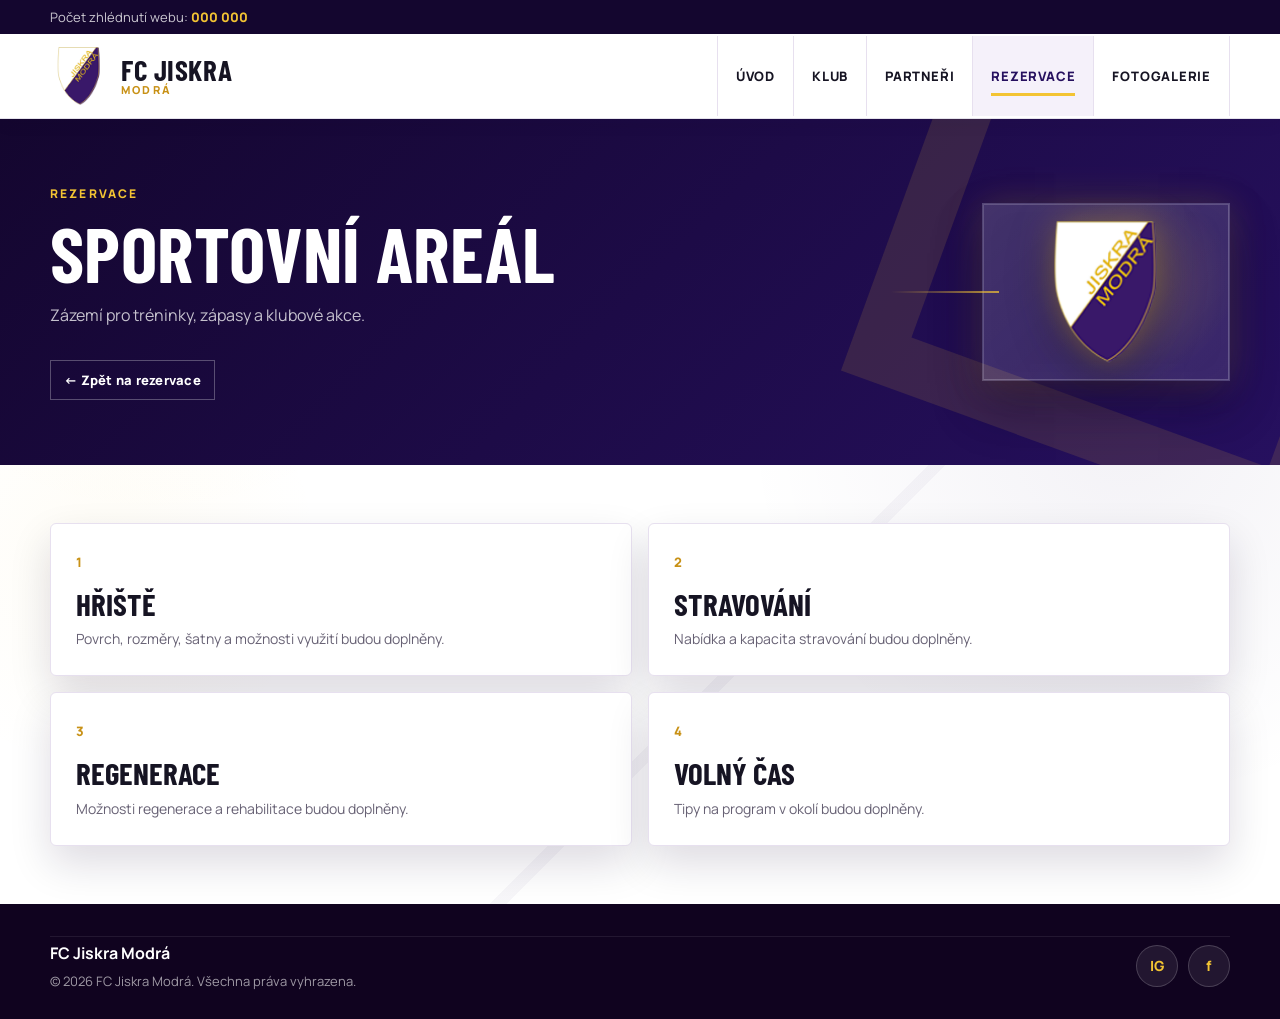
==== commit 51356d47: "akt" ====
--- a/areal.html
+++ b/areal.html
@@ -1 +1,55 @@
-<!doctype html><html lang="cs"><head><meta charset="UTF-8"><meta name="viewport" content="width=device-width, initial-scale=1.0"><link rel="preconnect" href="https://fonts.googleapis.com"><link rel="preconnect" href="https://fonts.gstatic.com" crossorigin><link href="https://fonts.googleapis.com/css2?family=Barlow+Condensed:wght@600;700;800&family=Inter:wght@400;500;600;700;800;900&display=swap" rel="stylesheet"><link rel="stylesheet" href="styles.css"><title>Areál | FC Jiskra Modrá</title></head><body><header class="site-header"><div class="top-strip"><div class="container top-strip-inner"><div class="views-counter">Počet shlédnutí webu: <strong>000 000</strong></div></div></div><nav class="nav container"><a class="brand" href="index.html"><img src="assets/logo.png" alt="Logo FC Jiskra Modrá"><span><strong>FC Jiskra</strong><small>Modrá</small></span></a><button class="nav-toggle" type="button" aria-label="Otevřít menu" aria-expanded="false"><span></span><span></span><span></span></button><div class="nav-links"><a href="index.html">Úvod</a><div class="nav-dropdown"><button class="nav-drop-toggle" type="button" aria-expanded="false">Klub</button><div class="nav-submenu"><a href="klub.html">O klubu</a><a href="tymy.html">A tým</a><a href="dalsi-tymy.html">Další týmy</a><a href="kontakt.html">Kontakt</a></div></div><a href="partneri.html">Partneři</a><a class="active" href="rezervace.html">Rezervace</a><a href="fotogalerie.html">Fotogalerie</a></div></nav></header><main><section class="page-hero"><div class="container page-hero-inner reveal"><div class="page-hero-text"><p class="eyebrow">Areál</p><h1>Zázemí areálu</h1><p>Hřiště, stravování, regenerace a volnočasové možnosti.</p></div><div class="page-hero-mark"><img src="assets/logo.png" alt="FC Jiskra Modrá"></div></div></section><section class="section"><div class="container area-info-grid area-info-grid-wide"><article id="hriste" class="area-info-card reveal"><span>01</span><h3>Hřiště</h3><p>Informace o hřišti, povrchu, zázemí, šatnách a možnostech využití budou doplněny.</p></article><article id="stravovani" class="area-info-card reveal"><span>02</span><h3>Stravování</h3><p>Možnosti stravování pro hráče, trenéry a doprovod budou upřesněny podle domluvy.</p></article><article id="rehabilitace" class="area-info-card reveal"><span>03</span><h3>Rehabilitace</h3><p>Prostor pro informace o regeneraci, rehabilitaci a službách v okolí areálu.</p></article><article id="volnocas" class="area-info-card reveal"><span>04</span><h3>Volnočas</h3><p>Tipy na volnočasové aktivity a možnosti programu mimo tréninky budou doplněny.</p></article></div></section><section class="section section-dark"><div class="container split-panel reveal"><div><p class="eyebrow">Poptávka</p><h2>Chcete využít areál?</h2><p>Pro poptávku soustředění nebo pronájmu pokračujte na rezervační stránku.</p></div><a class="btn" href="rezervace.html">Otevřít rezervaci</a></div></section></main><footer class="footer"><div class="container footer-inner"><div><strong>FC Jiskra Modrá</strong><p>© 2026 FC Jiskra Modrá. Všechna práva vyhrazena.</p></div><div class="footer-socials" aria-label="Sociální sítě"><a class="social-icon" href="https://www.instagram.com/jiskramodra/" target="_blank" rel="noopener" aria-label="Instagram FC Jiskra Modrá"><span>IG</span></a><a class="social-icon" href="#" aria-label="Facebook bude doplněn"><span>f</span></a></div></div></footer><script src="script.js"></script></body></html>+<!DOCTYPE html>
+<html lang="cs">
+<head>
+  <meta charset="utf-8">
+  <meta name="viewport" content="width=device-width, initial-scale=1.0">
+  <link rel="preconnect" href="https://fonts.googleapis.com">
+  <link rel="preconnect" href="https://fonts.gstatic.com" crossorigin>
+  <link href="https://fonts.googleapis.com/css2?family=Barlow+Condensed:wght@600;700;800&family=Manrope:wght@400;500;600;700;800&display=swap" rel="stylesheet">
+  <link href="styles.css" rel="stylesheet">
+  <meta name="description" content="FC Jiskra Modrá">
+  <title>Sportovní areál | FC Jiskra Modrá</title>
+</head>
+<body>
+<header class="site-header">
+  <div class="top-strip"><div class="container top-strip-inner"><div class="views-counter">Počet zhlédnutí webu: <strong>000 000</strong></div></div></div>
+  <nav class="nav container">
+    <a class="brand" href="index.html"><img src="assets/logo.png" alt="Logo FC Jiskra Modrá"><span><strong>FC Jiskra</strong><small>Modrá</small></span></a>
+    <button class="nav-toggle" type="button" aria-label="Otevřít menu" aria-expanded="false"><span></span><span></span><span></span></button>
+    <div class="nav-links">
+      <a href="index.html">Úvod</a>
+      <div class="nav-dropdown"><button class="nav-drop-toggle" type="button" aria-expanded="false">Klub</button>
+        <div class="nav-submenu">
+          <a href="klub.html">O klubu</a>
+          <a href="tymy.html">A tým</a>
+          <a href="zapasy.html">Zápasy</a>
+          <a href="dalsi-tymy.html">Další týmy</a>
+          <a href="kontakt.html">Kontakt</a>
+        </div>
+      </div>
+      <a href="partneri.html">Partneři</a>
+      <a class="active" href="rezervace.html">Rezervace</a>
+      <a href="fotogalerie.html">Fotogalerie</a>
+    </div>
+  </nav>
+</header>
+<main><section class="page-hero"><div class="container page-hero-inner reveal">
+  <div class="page-hero-text"><p class="eyebrow">Rezervace</p><h1>Sportovní areál</h1><p>Zázemí pro tréninky, zápasy a klubové akce.</p><a class="back-home-link" href="rezervace.html">← Zpět na rezervace</a></div>
+  <div class="page-hero-mark"><img src="assets/logo.png" alt="FC Jiskra Modrá"></div>
+</div></section>
+<section class="section compact-page"><div class="container area-info-grid area-info-grid-wide">
+  <article class="area-info-card reveal" id="hriste"><span>1</span><h3>Hřiště</h3><p>Povrch, rozměry, šatny a možnosti využití budou doplněny.</p></article>
+  <article class="area-info-card reveal" id="stravovani"><span>2</span><h3>Stravování</h3><p>Nabídka a kapacita stravování budou doplněny.</p></article>
+  <article class="area-info-card reveal" id="rehabilitace"><span>3</span><h3>Regenerace</h3><p>Možnosti regenerace a rehabilitace budou doplněny.</p></article>
+  <article class="area-info-card reveal" id="volnocas"><span>4</span><h3>Volný čas</h3><p>Tipy na program v okolí budou doplněny.</p></article>
+</div></section></main>
+<footer class="footer"><div class="container footer-inner">
+  <div><strong>FC Jiskra Modrá</strong><p>© 2026 FC Jiskra Modrá. Všechna práva vyhrazena.</p></div>
+  <div class="footer-socials" aria-label="Sociální sítě">
+    <a class="social-icon" href="https://www.instagram.com/jiskramodra/" target="_blank" rel="noopener" aria-label="Instagram FC Jiskra Modrá"><span>IG</span></a>
+    <a class="social-icon" href="#" aria-label="Facebook bude doplněn"><span>f</span></a>
+  </div>
+</div></footer>
+<script src="script.js"></script>
+</body>
+</html>
--- a/styles.css
+++ b/styles.css
@@ -1,10 +1,10 @@
-:root{--purple:#26105f;--purple-2:#3c1688;--purple-3:#14062f;--gold:#f3c433;--gold-2:#c89116;--ink:#161423;--muted:#676174;--line:#e7e0ef;--soft:#f5f1fa;--white:#fff;--shadow:0 18px 42px rgba(20,6,47,.14);--radius:6px}*{box-sizing:border-box}html{scroll-behavior:auto}body{margin:0;font-family:Inter,system-ui,-apple-system,Segoe UI,sans-serif;color:var(--ink);background:#fff;line-height:1.6}a{color:inherit;text-decoration:none}img{max-width:100%;display:block}.container{width:min(1180px,calc(100% - 40px));margin-inline:auto}.site-header{position:sticky;top:0;z-index:40;background:#fff;border-bottom:1px solid rgba(38,16,95,.12);box-shadow:0 4px 18px rgba(20,6,47,.05)}.top-strip{background:var(--purple-3);color:#fff;font-size:13px}.top-strip-inner{min-height:34px;display:flex;justify-content:space-between;align-items:center;gap:18px}.views-counter{color:rgba(255,255,255,.78)}.views-counter strong{color:var(--gold);font-weight:900}.top-links{display:flex;gap:18px;font-weight:800}.top-links a{color:rgba(255,255,255,.82)}.nav{min-height:84px;display:flex;align-items:center;justify-content:space-between;gap:24px}.brand{display:flex;align-items:center;gap:13px}.brand img{width:58px;height:58px;object-fit:contain}.brand span{display:grid;line-height:.98}.brand strong{font-family:'Barlow Condensed',Inter,sans-serif;text-transform:uppercase;font-size:29px;letter-spacing:.02em}.brand small{color:var(--gold-2);font-weight:900;text-transform:uppercase;letter-spacing:.2em;font-size:11px}.nav-links{display:flex;align-items:center;gap:0;border-left:1px solid var(--line);font-weight:900;text-transform:uppercase;font-size:13px;letter-spacing:.06em}.nav-links a{padding:30px 18px;border-right:1px solid var(--line);position:relative}.nav-links a:hover,.nav-links a.active{background:var(--soft);color:var(--purple)}.nav-links a.active:after{content:'';position:absolute;left:18px;right:18px;bottom:20px;height:3px;background:var(--gold)}.nav-toggle{display:none;background:transparent;border:0;padding:8px}.nav-toggle span{display:block;width:26px;height:2px;margin:5px;background:var(--purple)}.score-hero{position:relative;overflow:hidden;color:#fff;background:linear-gradient(125deg,#12042a 0%,var(--purple) 58%,#391281 100%)}.score-hero:before{content:'';position:absolute;inset:0;background:linear-gradient(90deg,rgba(0,0,0,.18),transparent 44%),repeating-linear-gradient(135deg,rgba(255,255,255,.045) 0 1px,transparent 1px 12px)}.hero-bg-shape{position:absolute;right:-120px;top:-180px;width:580px;height:580px;border:82px solid rgba(243,196,51,.13);transform:rotate(24deg)}.score-hero-grid{position:relative;z-index:1;min-height:550px;display:grid;grid-template-columns:1.15fr 380px;gap:46px;align-items:center;padding:70px 0}.eyebrow{margin:0 0 10px;color:var(--gold-2);font-weight:900;text-transform:uppercase;letter-spacing:.18em;font-size:12px}.score-hero .eyebrow,.reservation-band .eyebrow,.page-hero .eyebrow{color:var(--gold)}h1,h2,h3,p{margin-top:0}h1,h2{font-family:'Barlow Condensed',Inter,sans-serif;text-transform:uppercase}h1{font-size:clamp(56px,8vw,112px);line-height:.82;letter-spacing:.01em;margin-bottom:22px}h2{font-size:clamp(34px,4.6vw,58px);line-height:.9;letter-spacing:.01em;margin-bottom:16px}h3{line-height:1.12;margin-bottom:9px}.lead{max-width:650px;font-size:19px;color:rgba(255,255,255,.78)}.hero-actions{display:flex;gap:14px;flex-wrap:wrap;margin-top:30px}.hero-actions .btn{min-width:170px;font-size:16px}.btn{display:inline-flex;align-items:center;justify-content:center;border:0;border-radius:2px;padding:16px 26px;background:var(--gold);color:#201100;font-weight:900;box-shadow:0 12px 24px rgba(201,145,22,.25);cursor:pointer;transition:transform .18s ease,box-shadow .18s ease}.btn:hover{transform:translateY(-2px);box-shadow:0 16px 32px rgba(201,145,22,.34)}.btn-ghost{background:transparent;color:#fff;border:1px solid rgba(255,255,255,.32);box-shadow:none}.match-card{background:rgba(255,255,255,.96);color:var(--ink);border:1px solid rgba(255,255,255,.4);box-shadow:var(--shadow);padding:26px;border-radius:var(--radius)}.club-badge{display:flex;align-items:center;gap:12px;padding-bottom:18px;border-bottom:1px solid var(--line);font-weight:900;text-transform:uppercase}.club-badge img{width:54px;height:54px}.match-line{display:grid;gap:4px;margin:22px 0}.match-line span{color:var(--muted)}.score-box{display:grid;grid-template-columns:1fr auto 1fr;align-items:center;gap:12px;background:var(--purple);color:#fff;padding:20px 16px;margin-bottom:18px;text-align:center}.score-box span{font-family:'Barlow Condensed';font-size:22px;color:var(--gold)}.score-box strong{font-size:30px}.match-card a,.program-card a,.news-feature a{color:var(--purple);font-weight:900}.section{padding:82px 0}.section-soft{background:var(--soft)}.homepage-layout{display:grid;grid-template-columns:minmax(0,1fr) 360px;gap:30px;align-items:start}.section-title{display:flex;justify-content:space-between;align-items:end;border-bottom:4px solid var(--purple);margin-bottom:22px}.section-title h2{margin-bottom:10px}.news-feature{display:grid;grid-template-columns:86px 1fr;gap:22px;background:#fff;border:1px solid var(--line);border-left:6px solid var(--gold);padding:26px;box-shadow:var(--shadow);border-radius:var(--radius);margin-bottom:18px}.date-box{background:var(--purple);color:#fff;display:grid;place-items:center;align-content:center;min-height:86px}.date-box strong{font-family:'Barlow Condensed';font-size:38px;line-height:.9;color:var(--gold)}.date-box span{font-size:12px;font-weight:900}.news-list{display:grid;gap:12px}.news-row{padding:20px 22px;background:#fff;border:1px solid var(--line);border-radius:var(--radius);transition:transform .2s ease,border-color .2s ease}.news-row:hover{transform:translateX(4px);border-color:rgba(201,145,22,.55)}.news-row time{display:block;color:var(--gold-2);font-weight:900;font-size:12px;text-transform:uppercase;letter-spacing:.12em}.news-row p,.news-feature p,.tile span,.content-main p,.side-panel dd,.team-card p,.service-grid p{color:var(--muted)}.side-column{display:grid;gap:18px}.program-card,.table-card,.quick-card,.info-card,.team-card,.panel,.form,.side-panel,.content-main,.tile,.service-grid article{background:#fff;border:1px solid var(--line);border-radius:var(--radius);box-shadow:var(--shadow)}.program-card,.table-card{padding:22px}.program-card h3,.table-card h3{text-transform:uppercase;font-family:'Barlow Condensed';font-size:28px}.mini-tabs button{border:0;background:var(--purple);color:#fff;border-radius:2px;padding:9px 14px;font-weight:900}.fixture-mini{border-top:1px solid var(--line);padding:15px 0;display:grid;gap:4px}.fixture-mini span{font-size:12px;text-transform:uppercase;letter-spacing:.1em;color:var(--gold-2);font-weight:900}.fixture-mini em{font-style:normal;font-size:24px;font-weight:900}.standing-row{display:grid;grid-template-columns:34px 1fr 34px;gap:10px;padding:10px 0;border-top:1px solid var(--line);font-size:14px}.standing-row.head{font-weight:900;color:var(--muted);text-transform:uppercase;font-size:12px}.reservation-band{background:linear-gradient(135deg,var(--purple-3),var(--purple));color:#fff;position:relative;overflow:hidden}.reservation-band:before{content:'';position:absolute;inset:0;background:radial-gradient(circle at 88% 18%,rgba(243,196,51,.2),transparent 28%)}.reservation-grid{position:relative;display:grid;grid-template-columns:1.2fr .9fr auto;gap:28px;align-items:center}.reservation-grid p{color:rgba(255,255,255,.74)}.reserve-points{display:grid;grid-template-columns:1fr 1fr;gap:10px}.reserve-points a{border:1px solid rgba(255,255,255,.18);background:rgba(255,255,255,.07);padding:14px 16px;font-weight:900;transition:background .2s ease,border-color .2s ease,transform .2s ease}.reserve-points a:hover{background:rgba(255,255,255,.13);border-color:var(--gold);transform:translateY(-2px)}.link-tiles{display:grid;grid-template-columns:repeat(4,1fr);gap:16px}.tile{padding:24px;min-height:190px;transition:transform .2s ease,border-color .2s ease}.tile:hover{transform:translateY(-4px);border-color:var(--gold-2)}.tile small{color:var(--gold-2);font-weight:900}.tile strong{display:block;font-family:'Barlow Condensed';font-size:32px;text-transform:uppercase;margin:12px 0 8px}
-.footballcz-section{background:#fff}.footballcz-card{display:grid;grid-template-columns:1fr auto;gap:28px;align-items:center;background:#fff;border:1px solid var(--line);border-left:6px solid var(--gold);border-radius:var(--radius);box-shadow:var(--shadow);padding:34px}.footballcz-card h2{max-width:760px;margin-bottom:10px}.footballcz-card p:not(.eyebrow){max-width:760px;color:var(--muted);margin-bottom:0}.section-heading{max-width:760px;margin-bottom:28px}.area-info-grid{display:grid;grid-template-columns:repeat(4,1fr);gap:16px}.area-info-card{background:#fff;border:1px solid var(--line);border-radius:var(--radius);box-shadow:var(--shadow);padding:28px;scroll-margin-top:150px}.area-info-card span{color:var(--gold-2);font-weight:900;font-size:13px}.area-info-card h3{font-family:'Barlow Condensed';font-size:32px;text-transform:uppercase;margin:18px 0 10px}.area-info-card p{color:var(--muted);margin:0}.sponsors-section{background:#fff}.sponsor-grid{display:grid;grid-template-columns:repeat(4,1fr);gap:16px}.sponsor-slot{min-height:128px;display:grid;place-items:center;background:#fff;border:1px dashed rgba(38,16,95,.25);border-radius:var(--radius);color:var(--muted);font-weight:900;box-shadow:var(--shadow)}
+:root{--purple:#26105f;--purple-2:#3c1688;--purple-3:#14062f;--gold:#f3c433;--gold-2:#c89116;--ink:#161423;--muted:#676174;--line:#e7e0ef;--soft:#f5f1fa;--white:#fff;--shadow:0 18px 42px rgba(20,6,47,.14);--radius:6px}*{box-sizing:border-box}html{scroll-behavior:auto}body{margin:0;font-family:'Manrope',system-ui,-apple-system,Segoe UI,sans-serif;color:var(--ink);background:#fff;line-height:1.6}a{color:inherit;text-decoration:none}img{max-width:100%;display:block}.container{width:min(1180px,calc(100% - 40px));margin-inline:auto}.site-header{position:sticky;top:0;z-index:40;background:#fff;border-bottom:1px solid rgba(38,16,95,.12);box-shadow:0 4px 18px rgba(20,6,47,.05)}.top-strip{background:var(--purple-3);color:#fff;font-size:13px}.top-strip-inner{min-height:34px;display:flex;justify-content:space-between;align-items:center;gap:18px}.views-counter{color:rgba(255,255,255,.78)}.views-counter strong{color:var(--gold);font-weight:900}.top-links{display:flex;gap:18px;font-weight:800}.top-links a{color:rgba(255,255,255,.82)}.nav{min-height:84px;display:flex;align-items:center;justify-content:space-between;gap:24px}.brand{display:flex;align-items:center;gap:13px}.brand img{width:58px;height:58px;object-fit:contain}.brand span{display:grid;line-height:.98}.brand strong{font-family:'Oswald','Manrope',sans-serif;text-transform:uppercase;font-size:29px;letter-spacing:.02em}.brand small{color:var(--gold-2);font-weight:900;text-transform:uppercase;letter-spacing:.2em;font-size:11px}.nav-links{display:flex;align-items:center;gap:0;border-left:1px solid var(--line);font-weight:900;text-transform:uppercase;font-size:13px;letter-spacing:.06em}.nav-links a{padding:30px 18px;border-right:1px solid var(--line);position:relative}.nav-links a:hover,.nav-links a.active{background:var(--soft);color:var(--purple)}.nav-links a.active:after{content:'';position:absolute;left:18px;right:18px;bottom:20px;height:3px;background:var(--gold)}.nav-toggle{display:none;background:transparent;border:0;padding:8px}.nav-toggle span{display:block;width:26px;height:2px;margin:5px;background:var(--purple)}.score-hero{position:relative;overflow:hidden;color:#fff;background:linear-gradient(125deg,#12042a 0%,var(--purple) 58%,#391281 100%)}.score-hero:before{content:'';position:absolute;inset:0;background:linear-gradient(90deg,rgba(0,0,0,.18),transparent 44%),repeating-linear-gradient(135deg,rgba(255,255,255,.045) 0 1px,transparent 1px 12px)}.hero-bg-shape{position:absolute;right:-120px;top:-180px;width:580px;height:580px;border:82px solid rgba(243,196,51,.13);transform:rotate(24deg)}.score-hero-grid{position:relative;z-index:1;min-height:550px;display:grid;grid-template-columns:1.15fr 380px;gap:46px;align-items:center;padding:70px 0}.eyebrow{margin:0 0 10px;color:var(--gold-2);font-weight:900;text-transform:uppercase;letter-spacing:.18em;font-size:12px}.score-hero .eyebrow,.reservation-band .eyebrow,.page-hero .eyebrow{color:var(--gold)}h1,h2,h3,p{margin-top:0}h1,h2{font-family:'Oswald','Manrope',sans-serif;text-transform:uppercase}h1{font-size:clamp(56px,8vw,112px);line-height:.82;letter-spacing:.01em;margin-bottom:22px}h2{font-size:clamp(34px,4.6vw,58px);line-height:.9;letter-spacing:.01em;margin-bottom:16px}h3{line-height:1.12;margin-bottom:9px}.lead{max-width:650px;font-size:19px;color:rgba(255,255,255,.78)}.hero-actions{display:flex;gap:14px;flex-wrap:wrap;margin-top:30px}.hero-actions .btn{min-width:170px;font-size:16px}.btn{display:inline-flex;align-items:center;justify-content:center;border:0;border-radius:2px;padding:16px 26px;background:var(--gold);color:#201100;font-weight:900;box-shadow:0 12px 24px rgba(201,145,22,.25);cursor:pointer;transition:transform .18s ease,box-shadow .18s ease}.btn:hover{transform:translateY(-2px);box-shadow:0 16px 32px rgba(201,145,22,.34)}.btn-ghost{background:transparent;color:#fff;border:1px solid rgba(255,255,255,.32);box-shadow:none}.match-card{background:rgba(255,255,255,.96);color:var(--ink);border:1px solid rgba(255,255,255,.4);box-shadow:var(--shadow);padding:26px;border-radius:var(--radius)}.club-badge{display:flex;align-items:center;gap:12px;padding-bottom:18px;border-bottom:1px solid var(--line);font-weight:900;text-transform:uppercase}.club-badge img{width:54px;height:54px}.match-line{display:grid;gap:4px;margin:22px 0}.match-line span{color:var(--muted)}.score-box{display:grid;grid-template-columns:1fr auto 1fr;align-items:center;gap:12px;background:var(--purple);color:#fff;padding:20px 16px;margin-bottom:18px;text-align:center}.score-box span{font-family:'Oswald';font-size:22px;color:var(--gold)}.score-box strong{font-size:30px}.match-card a,.program-card a,.news-feature a{color:var(--purple);font-weight:900}.section{padding:82px 0}.section-soft{background:var(--soft)}.homepage-layout{display:grid;grid-template-columns:minmax(0,1fr) 360px;gap:30px;align-items:start}.section-title{display:flex;justify-content:space-between;align-items:end;border-bottom:4px solid var(--purple);margin-bottom:22px}.section-title h2{margin-bottom:10px}.news-feature{display:grid;grid-template-columns:86px 1fr;gap:22px;background:#fff;border:1px solid var(--line);border-left:6px solid var(--gold);padding:26px;box-shadow:var(--shadow);border-radius:var(--radius);margin-bottom:18px}.date-box{background:var(--purple);color:#fff;display:grid;place-items:center;align-content:center;min-height:86px}.date-box strong{font-family:'Oswald';font-size:38px;line-height:.9;color:var(--gold)}.date-box span{font-size:12px;font-weight:900}.news-list{display:grid;gap:12px}.news-row{padding:20px 22px;background:#fff;border:1px solid var(--line);border-radius:var(--radius);transition:transform .2s ease,border-color .2s ease}.news-row:hover{transform:translateX(4px);border-color:rgba(201,145,22,.55)}.news-row time{display:block;color:var(--gold-2);font-weight:900;font-size:12px;text-transform:uppercase;letter-spacing:.12em}.news-row p,.news-feature p,.tile span,.content-main p,.side-panel dd,.team-card p,.service-grid p{color:var(--muted)}.side-column{display:grid;gap:18px}.program-card,.table-card,.quick-card,.info-card,.team-card,.panel,.form,.side-panel,.content-main,.tile,.service-grid article{background:#fff;border:1px solid var(--line);border-radius:var(--radius);box-shadow:var(--shadow)}.program-card,.table-card{padding:22px}.program-card h3,.table-card h3{text-transform:uppercase;font-family:'Oswald';font-size:28px}.mini-tabs button{border:0;background:var(--purple);color:#fff;border-radius:2px;padding:9px 14px;font-weight:900}.fixture-mini{border-top:1px solid var(--line);padding:15px 0;display:grid;gap:4px}.fixture-mini span{font-size:12px;text-transform:uppercase;letter-spacing:.1em;color:var(--gold-2);font-weight:900}.fixture-mini em{font-style:normal;font-size:24px;font-weight:900}.standing-row{display:grid;grid-template-columns:34px 1fr 34px;gap:10px;padding:10px 0;border-top:1px solid var(--line);font-size:14px}.standing-row.head{font-weight:900;color:var(--muted);text-transform:uppercase;font-size:12px}.reservation-band{background:linear-gradient(135deg,var(--purple-3),var(--purple));color:#fff;position:relative;overflow:hidden}.reservation-band:before{content:'';position:absolute;inset:0;background:radial-gradient(circle at 88% 18%,rgba(243,196,51,.2),transparent 28%)}.reservation-grid{position:relative;display:grid;grid-template-columns:1.2fr .9fr auto;gap:28px;align-items:center}.reservation-grid p{color:rgba(255,255,255,.74)}.reserve-points{display:grid;grid-template-columns:1fr 1fr;gap:10px}.reserve-points a{border:1px solid rgba(255,255,255,.18);background:rgba(255,255,255,.07);padding:14px 16px;font-weight:900;transition:background .2s ease,border-color .2s ease,transform .2s ease}.reserve-points a:hover{background:rgba(255,255,255,.13);border-color:var(--gold);transform:translateY(-2px)}.link-tiles{display:grid;grid-template-columns:repeat(4,1fr);gap:16px}.tile{padding:24px;min-height:190px;transition:transform .2s ease,border-color .2s ease}.tile:hover{transform:translateY(-4px);border-color:var(--gold-2)}.tile small{color:var(--gold-2);font-weight:900}.tile strong{display:block;font-family:'Oswald';font-size:32px;text-transform:uppercase;margin:12px 0 8px}
+.footballcz-section{background:#fff}.footballcz-card{display:grid;grid-template-columns:1fr auto;gap:28px;align-items:center;background:#fff;border:1px solid var(--line);border-left:6px solid var(--gold);border-radius:var(--radius);box-shadow:var(--shadow);padding:34px}.footballcz-card h2{max-width:760px;margin-bottom:10px}.footballcz-card p:not(.eyebrow){max-width:760px;color:var(--muted);margin-bottom:0}.section-heading{max-width:760px;margin-bottom:28px}.area-info-grid{display:grid;grid-template-columns:repeat(4,1fr);gap:16px}.area-info-card{background:#fff;border:1px solid var(--line);border-radius:var(--radius);box-shadow:var(--shadow);padding:28px;scroll-margin-top:150px}.area-info-card span{color:var(--gold-2);font-weight:900;font-size:13px}.area-info-card h3{font-family:'Oswald';font-size:32px;text-transform:uppercase;margin:18px 0 10px}.area-info-card p{color:var(--muted);margin:0}.sponsors-section{background:#fff}.sponsor-grid{display:grid;grid-template-columns:repeat(4,1fr);gap:16px}.sponsor-slot{min-height:128px;display:grid;place-items:center;background:#fff;border:1px dashed rgba(38,16,95,.25);border-radius:var(--radius);color:var(--muted);font-weight:900;box-shadow:var(--shadow)}
 .page-hero{background:linear-gradient(135deg,var(--purple-3),var(--purple));color:#fff;padding:78px 0;position:relative;overflow:hidden}.page-hero:after{content:'';position:absolute;right:-120px;top:-140px;width:380px;height:380px;border:55px solid rgba(242,195,53,.12);transform:rotate(20deg)}.page-hero .container{position:relative;z-index:1}.page-hero p:not(.eyebrow){max-width:680px;color:rgba(255,255,255,.75);font-size:18px}.content-grid,.fixtures-layout,.form-layout{display:grid;grid-template-columns:1fr .95fr;gap:26px;align-items:start}.content-main,.side-panel,.info-card,.team-card,.service-grid article{padding:28px}.side-panel dl{display:grid;gap:14px;margin:0}.side-panel dt{font-weight:900}.side-panel dd{margin:0}.quick-grid,.card-grid,.partners{display:grid;grid-template-columns:repeat(3,1fr);gap:18px}.quick-card{padding:28px;min-height:220px}.card-label{color:var(--gold-2);font-size:12px;text-transform:uppercase;letter-spacing:.12em;font-weight:900}.team-grid{display:grid;grid-template-columns:1.15fr .85fr;gap:20px}.team-card{min-height:260px}.team-card span{color:var(--gold-2);font-weight:900;font-size:12px;text-transform:uppercase;letter-spacing:.12em}.team-card.featured{background:linear-gradient(135deg,var(--purple),var(--purple-2));color:#fff}.team-card.featured p{color:rgba(255,255,255,.75)}.team-card.featured a{color:var(--gold);font-weight:900}.service-grid{display:grid;grid-template-columns:repeat(4,1fr);gap:16px}.panel{padding:18px}.tabs{display:flex;gap:8px;margin-bottom:14px}.tab{border:0;border-radius:2px;padding:10px 15px;background:var(--soft);font-weight:900;cursor:pointer}.tab.active{background:var(--purple);color:#fff}.tab-panel{display:none}.tab-panel.active{display:block}.fixture,.table-row{display:grid;grid-template-columns:1fr auto;gap:16px;align-items:center;padding:16px 8px;border-top:1px solid var(--line)}.fixture span,.table-row span{color:var(--muted);font-size:14px}.partners div{min-height:120px;display:grid;place-items:center;background:#fff;border:1px solid var(--line);border-radius:var(--radius);color:var(--muted);font-weight:900;box-shadow:var(--shadow)}.form{padding:26px;display:grid;gap:16px}label{display:grid;gap:8px;font-weight:900}input,select{width:100%;border:1px solid var(--line);border-radius:2px;padding:13px 14px;font:inherit}input:focus,select:focus{outline:3px solid rgba(242,195,53,.25);border-color:var(--gold-2)}.form-row{display:grid;grid-template-columns:1fr 1fr;gap:14px}.form-note{margin:0;color:var(--muted);font-size:14px}.map-placeholder{min-height:250px;display:grid;place-items:center;border:1px dashed rgba(43,15,99,.3);border-radius:var(--radius);background:var(--soft);color:var(--muted);font-weight:900;margin-top:24px}.footer{background:#10031f;color:#fff;padding:30px 0}.footer-inner{display:flex;align-items:center;justify-content:space-between;gap:20px}.footer p{color:rgba(255,255,255,.6);margin:4px 0 0}.footer a{color:var(--gold);font-weight:900}.reveal{opacity:0;transform:translateY(18px);transition:opacity .55s ease,transform .55s ease}.reveal.in-view{opacity:1;transform:translateY(0)}@media(max-width:980px){.footballcz-card{grid-template-columns:1fr}.area-info-grid,.sponsor-grid{grid-template-columns:repeat(2,1fr)}.top-strip-inner{justify-content:center;flex-wrap:wrap;padding:7px 0}.top-links{display:none}.nav-toggle{display:block}.nav-links{position:absolute;left:20px;right:20px;top:118px;display:none;flex-direction:column;align-items:stretch;padding:12px;background:#fff;border:1px solid var(--line);border-radius:6px;box-shadow:var(--shadow)}.nav-links.open{display:flex}.nav-links a{padding:14px;border-right:0}.nav-links a.active:after{left:14px;right:auto;width:42px;bottom:8px}.score-hero-grid,.homepage-layout,.reservation-grid,.content-grid,.fixtures-layout,.form-layout,.team-grid{grid-template-columns:1fr}.score-hero-grid{min-height:auto;padding:56px 0}.quick-grid,.card-grid,.link-tiles,.service-grid,.partners{grid-template-columns:repeat(2,1fr)}}@media(max-width:620px){.area-info-grid,.sponsor-grid{grid-template-columns:1fr}.footballcz-card{padding:24px}.container{width:min(100% - 28px,1180px)}.brand img{width:48px;height:48px}.brand strong{font-size:24px}.nav{min-height:76px}.nav-links{top:110px}h1{font-size:56px}.section{padding:64px 0}.page-hero{padding:58px 0}.quick-grid,.card-grid,.link-tiles,.service-grid,.partners{grid-template-columns:1fr}.form-row,.fixture,.table-row,.news-feature{grid-template-columns:1fr}.reservation-grid{gap:18px}.reserve-points{grid-template-columns:1fr}.match-card{padding:20px}.footer-inner{align-items:flex-start;flex-direction:column}}
 
 
 /* v5 úpravy */
-.nav-dropdown{position:relative;border-right:1px solid var(--line)}.nav-drop-toggle{height:100%;padding:30px 18px;border:0;background:transparent;font:inherit;font-weight:900;text-transform:uppercase;letter-spacing:.06em;cursor:pointer;color:inherit}.nav-drop-toggle:hover,.nav-drop-toggle.active{background:var(--soft);color:var(--purple)}.nav-drop-toggle.active:after{content:'';position:absolute;left:18px;right:18px;bottom:20px;height:3px;background:var(--gold)}.nav-submenu{position:absolute;top:100%;left:0;min-width:190px;background:#fff;border:1px solid var(--line);box-shadow:var(--shadow);display:none;z-index:60}.nav-dropdown.open .nav-submenu,.nav-dropdown:hover .nav-submenu{display:grid}.nav-submenu a{padding:13px 16px!important;border:0!important;border-bottom:1px solid var(--line)!important;text-transform:none;letter-spacing:0;font-size:14px}.nav-submenu a:after{display:none!important}.occupancy-section{background:#fff}.occupancy-layout{display:grid;grid-template-columns:.85fr 1.15fr;gap:34px;align-items:center}.calendar-card{background:#fff;border:1px solid var(--line);border-radius:var(--radius);box-shadow:var(--shadow);padding:24px}.calendar-head{display:flex;justify-content:space-between;align-items:center;border-bottom:1px solid var(--line);padding-bottom:14px;margin-bottom:14px}.calendar-head strong{font-family:'Barlow Condensed';font-size:30px;text-transform:uppercase}.calendar-head span{color:var(--muted);font-weight:800;font-size:13px}.calendar-grid{display:grid;grid-template-columns:repeat(7,1fr);gap:8px}.calendar-grid span{font-size:12px;font-weight:900;color:var(--muted);text-align:center}.calendar-grid button{min-height:46px;border:1px solid var(--line);background:#fff;border-radius:3px;font-weight:900;color:var(--ink)}.calendar-grid button.busy{background:rgba(38,16,95,.12);border-color:rgba(38,16,95,.3);color:var(--purple)}.calendar-grid button.match{background:var(--gold);border-color:var(--gold-2);color:#201100}.calendar-legend{display:flex;gap:18px;flex-wrap:wrap;margin-top:16px;color:var(--muted);font-size:13px;font-weight:800}.calendar-legend span{display:flex;align-items:center;gap:7px}.calendar-legend i{width:12px;height:12px;border-radius:50%;border:1px solid var(--line);display:inline-block}.calendar-legend i.busy{background:rgba(38,16,95,.18);border-color:rgba(38,16,95,.35)}.calendar-legend i.match{background:var(--gold);border-color:var(--gold-2)}.reservation-detail-layout{display:grid;grid-template-columns:1fr .95fr;gap:28px;align-items:start}.reservation-info{background:#fff;border:1px solid var(--line);box-shadow:var(--shadow);border-radius:var(--radius);padding:30px}.benefit-grid{display:grid;grid-template-columns:1fr 1fr;gap:14px;margin-top:22px}.benefit-grid article{border:1px solid var(--line);border-left:4px solid var(--gold);padding:18px;background:var(--soft)}.benefit-grid h3{font-family:'Barlow Condensed';font-size:28px;text-transform:uppercase}.benefit-grid p{color:var(--muted);margin:0}.reservation-form h2{font-size:38px}.social-box{margin-top:22px;border:1px solid var(--line);border-left:5px solid var(--gold);padding:18px;background:var(--soft);display:grid;gap:4px}.social-box strong{font-family:'Barlow Condensed';font-size:26px;text-transform:uppercase}.social-box span{color:var(--muted)}.text-link{display:inline-block;margin-top:8px;color:var(--purple);font-weight:900}.gallery-grid{display:grid;grid-template-columns:repeat(3,1fr);gap:18px}.gallery-tile{min-height:230px;background:linear-gradient(135deg,rgba(38,16,95,.12),rgba(243,196,51,.14));border:1px dashed rgba(38,16,95,.28);border-radius:var(--radius);display:grid;place-items:end start;padding:20px;box-shadow:var(--shadow)}.gallery-tile span{background:#fff;padding:10px 14px;font-weight:900;color:var(--muted)}.area-info-grid-wide{grid-template-columns:repeat(2,1fr)}.footer-links{display:flex;gap:18px;flex-wrap:wrap}@media(max-width:980px){.nav-dropdown{border-right:0}.nav-drop-toggle{width:100%;text-align:left;padding:14px}.nav-drop-toggle.active:after{left:14px;right:auto;width:42px;bottom:8px}.nav-submenu{position:static;box-shadow:none;border:0;background:var(--soft);margin:0 0 8px 0}.nav-dropdown.open .nav-submenu{display:grid}.nav-dropdown:hover .nav-submenu{display:none}.nav-dropdown.open:hover .nav-submenu{display:grid}.occupancy-layout,.reservation-detail-layout{grid-template-columns:1fr}.gallery-grid{grid-template-columns:repeat(2,1fr)}}@media(max-width:620px){.benefit-grid,.gallery-grid,.area-info-grid-wide{grid-template-columns:1fr}.calendar-grid button{min-height:38px}.footer-links{flex-direction:column;gap:8px}}
+.nav-dropdown{position:relative;border-right:1px solid var(--line)}.nav-drop-toggle{height:100%;padding:30px 18px;border:0;background:transparent;font:inherit;font-weight:900;text-transform:uppercase;letter-spacing:.06em;cursor:pointer;color:inherit}.nav-drop-toggle:hover,.nav-drop-toggle.active{background:var(--soft);color:var(--purple)}.nav-drop-toggle.active:after{content:'';position:absolute;left:18px;right:18px;bottom:20px;height:3px;background:var(--gold)}.nav-submenu{position:absolute;top:100%;left:0;min-width:190px;background:#fff;border:1px solid var(--line);box-shadow:var(--shadow);display:none;z-index:60}.nav-dropdown.open .nav-submenu,.nav-dropdown:hover .nav-submenu{display:grid}.nav-submenu a{padding:13px 16px!important;border:0!important;border-bottom:1px solid var(--line)!important;text-transform:none;letter-spacing:0;font-size:14px}.nav-submenu a:after{display:none!important}.occupancy-section{background:#fff}.occupancy-layout{display:grid;grid-template-columns:.85fr 1.15fr;gap:34px;align-items:center}.calendar-card{background:#fff;border:1px solid var(--line);border-radius:var(--radius);box-shadow:var(--shadow);padding:24px}.calendar-head{display:flex;justify-content:space-between;align-items:center;border-bottom:1px solid var(--line);padding-bottom:14px;margin-bottom:14px}.calendar-head strong{font-family:'Oswald';font-size:30px;text-transform:uppercase}.calendar-head span{color:var(--muted);font-weight:800;font-size:13px}.calendar-grid{display:grid;grid-template-columns:repeat(7,1fr);gap:8px}.calendar-grid span{font-size:12px;font-weight:900;color:var(--muted);text-align:center}.calendar-grid button{min-height:46px;border:1px solid var(--line);background:#fff;border-radius:3px;font-weight:900;color:var(--ink)}.calendar-grid button.busy{background:rgba(38,16,95,.12);border-color:rgba(38,16,95,.3);color:var(--purple)}.calendar-grid button.match{background:var(--gold);border-color:var(--gold-2);color:#201100}.calendar-legend{display:flex;gap:18px;flex-wrap:wrap;margin-top:16px;color:var(--muted);font-size:13px;font-weight:800}.calendar-legend span{display:flex;align-items:center;gap:7px}.calendar-legend i{width:12px;height:12px;border-radius:50%;border:1px solid var(--line);display:inline-block}.calendar-legend i.busy{background:rgba(38,16,95,.18);border-color:rgba(38,16,95,.35)}.calendar-legend i.match{background:var(--gold);border-color:var(--gold-2)}.reservation-detail-layout{display:grid;grid-template-columns:1fr .95fr;gap:28px;align-items:start}.reservation-info{background:#fff;border:1px solid var(--line);box-shadow:var(--shadow);border-radius:var(--radius);padding:30px}.benefit-grid{display:grid;grid-template-columns:1fr 1fr;gap:14px;margin-top:22px}.benefit-grid article{border:1px solid var(--line);border-left:4px solid var(--gold);padding:18px;background:var(--soft)}.benefit-grid h3{font-family:'Oswald';font-size:28px;text-transform:uppercase}.benefit-grid p{color:var(--muted);margin:0}.reservation-form h2{font-size:38px}.social-box{margin-top:22px;border:1px solid var(--line);border-left:5px solid var(--gold);padding:18px;background:var(--soft);display:grid;gap:4px}.social-box strong{font-family:'Oswald';font-size:26px;text-transform:uppercase}.social-box span{color:var(--muted)}.text-link{display:inline-block;margin-top:8px;color:var(--purple);font-weight:900}.gallery-grid{display:grid;grid-template-columns:repeat(3,1fr);gap:18px}.gallery-tile{min-height:230px;background:linear-gradient(135deg,rgba(38,16,95,.12),rgba(243,196,51,.14));border:1px dashed rgba(38,16,95,.28);border-radius:var(--radius);display:grid;place-items:end start;padding:20px;box-shadow:var(--shadow)}.gallery-tile span{background:#fff;padding:10px 14px;font-weight:900;color:var(--muted)}.area-info-grid-wide{grid-template-columns:repeat(2,1fr)}.footer-links{display:flex;gap:18px;flex-wrap:wrap}@media(max-width:980px){.nav-dropdown{border-right:0}.nav-drop-toggle{width:100%;text-align:left;padding:14px}.nav-drop-toggle.active:after{left:14px;right:auto;width:42px;bottom:8px}.nav-submenu{position:static;box-shadow:none;border:0;background:var(--soft);margin:0 0 8px 0}.nav-dropdown.open .nav-submenu{display:grid}.nav-dropdown:hover .nav-submenu{display:none}.nav-dropdown.open:hover .nav-submenu{display:grid}.occupancy-layout,.reservation-detail-layout{grid-template-columns:1fr}.gallery-grid{grid-template-columns:repeat(2,1fr)}}@media(max-width:620px){.benefit-grid,.gallery-grid,.area-info-grid-wide{grid-template-columns:1fr}.calendar-grid button{min-height:38px}.footer-links{flex-direction:column;gap:8px}}
 
 /* v7 jemné úpravy */
 .top-strip-inner{justify-content:flex-start}.hero-clean-grid{grid-template-columns:1fr 360px;min-height:500px}.club-info-card{background:rgba(255,255,255,.95);color:var(--ink);border:1px solid rgba(255,255,255,.45);box-shadow:var(--shadow);border-radius:var(--radius);padding:26px;position:relative;overflow:hidden}.club-info-card:after{content:'';position:absolute;right:-34px;bottom:-42px;width:120px;height:120px;border:18px solid rgba(243,196,51,.18);transform:rotate(22deg)}.club-info-card p{color:var(--muted);margin:18px 0 20px}.club-info-card .btn{width:100%;position:relative;z-index:1}.mini-links{display:flex;gap:14px;margin-top:18px;position:relative;z-index:1}.mini-links a{font-weight:900;color:var(--purple);border-bottom:2px solid var(--gold)}.footballcz-card{transition:transform .22s ease,box-shadow .22s ease}.footballcz-card:hover{transform:translateY(-3px);box-shadow:0 24px 50px rgba(20,6,47,.16)}.occupancy-layout{grid-template-columns:.7fr .95fr}.calendar-card{max-width:720px;margin-left:auto}.compact-month button{min-height:38px;font-size:13px;transition:transform .15s ease,background .15s ease}.compact-month button:hover{transform:translateY(-1px)}.score-hero .hero-actions{margin-top:28px}.footer-links a{white-space:nowrap}.social-box a.text-link{margin-top:0}
@@ -12,7 +12,7 @@
 @media(max-width:620px){.hero-clean-grid{min-height:auto}.club-info-card{padding:20px}.mini-links{flex-direction:column}.compact-month button{min-height:34px;font-size:12px}}
 
 /* v8 úklid a méně opakování */
-.home-overview{padding:72px 0 44px;background:#fff}.home-overview-grid{display:grid;grid-template-columns:1.1fr .9fr;gap:30px;align-items:center}.overview-text p:last-child{max-width:690px;color:var(--muted);font-size:17px}.overview-links{display:grid;grid-template-columns:1fr;gap:10px}.overview-links a{display:flex;justify-content:space-between;gap:18px;align-items:center;padding:18px 20px;border:1px solid var(--line);border-left:4px solid var(--gold);background:#fff;box-shadow:0 12px 28px rgba(20,6,47,.07);transition:transform .18s ease,box-shadow .18s ease}.overview-links a:hover{transform:translateY(-2px);box-shadow:0 18px 36px rgba(20,6,47,.12)}.overview-links strong{font-family:'Barlow Condensed';font-size:27px;text-transform:uppercase;line-height:1}.overview-links span{color:var(--muted);font-weight:800;font-size:13px}.quick-link-stack{display:grid;gap:9px;margin:18px 0}.quick-link-stack a{display:flex;align-items:center;justify-content:space-between;padding:12px 14px;border:1px solid var(--line);background:var(--soft);font-weight:900;color:var(--purple)}.quick-link-stack a:after{content:'→';color:var(--gold-2)}.card-socials,.footer-socials{display:flex;align-items:center;gap:10px}.social-icon{width:42px;height:42px;border-radius:50%;display:inline-grid;place-items:center;background:rgba(255,255,255,.08);border:1px solid rgba(255,255,255,.18);color:var(--gold)!important;font-weight:900;letter-spacing:.03em;transition:transform .18s ease,background .18s ease}.club-info-card .social-icon{background:#fff;border-color:var(--line);color:var(--purple)!important}.social-icon:hover{transform:translateY(-2px);background:var(--gold);color:#201100!important}.social-icon span{font-size:14px}.footer{padding:32px 0 28px}.footer-inner{border-top:1px solid rgba(255,255,255,.08);padding-top:4px}.footer p{font-size:13px}.footer-links{display:none}.nav-submenu{min-width:205px}.sponsors-section{padding-bottom:80px}.sponsor-slot{transition:transform .18s ease,border-color .18s ease}.sponsor-slot:hover{transform:translateY(-2px);border-color:rgba(201,145,22,.55)}
+.home-overview{padding:72px 0 44px;background:#fff}.home-overview-grid{display:grid;grid-template-columns:1.1fr .9fr;gap:30px;align-items:center}.overview-text p:last-child{max-width:690px;color:var(--muted);font-size:17px}.overview-links{display:grid;grid-template-columns:1fr;gap:10px}.overview-links a{display:flex;justify-content:space-between;gap:18px;align-items:center;padding:18px 20px;border:1px solid var(--line);border-left:4px solid var(--gold);background:#fff;box-shadow:0 12px 28px rgba(20,6,47,.07);transition:transform .18s ease,box-shadow .18s ease}.overview-links a:hover{transform:translateY(-2px);box-shadow:0 18px 36px rgba(20,6,47,.12)}.overview-links strong{font-family:'Oswald';font-size:27px;text-transform:uppercase;line-height:1}.overview-links span{color:var(--muted);font-weight:800;font-size:13px}.quick-link-stack{display:grid;gap:9px;margin:18px 0}.quick-link-stack a{display:flex;align-items:center;justify-content:space-between;padding:12px 14px;border:1px solid var(--line);background:var(--soft);font-weight:900;color:var(--purple)}.quick-link-stack a:after{content:'→';color:var(--gold-2)}.card-socials,.footer-socials{display:flex;align-items:center;gap:10px}.social-icon{width:42px;height:42px;border-radius:50%;display:inline-grid;place-items:center;background:rgba(255,255,255,.08);border:1px solid rgba(255,255,255,.18);color:var(--gold)!important;font-weight:900;letter-spacing:.03em;transition:transform .18s ease,background .18s ease}.club-info-card .social-icon{background:#fff;border-color:var(--line);color:var(--purple)!important}.social-icon:hover{transform:translateY(-2px);background:var(--gold);color:#201100!important}.social-icon span{font-size:14px}.footer{padding:32px 0 28px}.footer-inner{border-top:1px solid rgba(255,255,255,.08);padding-top:4px}.footer p{font-size:13px}.footer-links{display:none}.nav-submenu{min-width:205px}.sponsors-section{padding-bottom:80px}.sponsor-slot{transition:transform .18s ease,border-color .18s ease}.sponsor-slot:hover{transform:translateY(-2px);border-color:rgba(201,145,22,.55)}
 @media(max-width:980px){.home-overview-grid{grid-template-columns:1fr}.overview-links{grid-template-columns:repeat(3,1fr)}}
 @media(max-width:700px){.overview-links{grid-template-columns:1fr}.footer-inner{gap:16px}.footer-socials{margin-top:6px}}
 
@@ -221,3 +221,490 @@
 @media(max-width:620px){
   .hero-logo-showcase{min-height:190px}.hero-logo-showcase:before{width:190px;height:190px}.hero-logo-showcase:after{width:150px;height:150px}.hero-logo-glow img{width:112px}.compact-month button{min-height:42px}
 }
+
+
+/* v11 — mobilní optimalizace, nové fonty, zápasy a soustředění */
+html{scroll-padding-top:132px}
+body{font-family:'Manrope',system-ui,-apple-system,'Segoe UI',sans-serif;overflow-x:hidden}
+h1,h2,.brand strong,.program-card h3,.table-card h3,.tile strong,.area-info-card h3,.benefit-grid h3,.social-box strong,.calendar-head strong,.match-preview-card h3,.fotbal-cta h3,.stay-preview h3,.accommodation-services h3{font-family:'Oswald','Arial Narrow',sans-serif}
+.nav{position:relative}
+.back-home-link{display:inline-flex;align-items:center;gap:8px;margin-top:18px;padding:9px 13px;border:1px solid rgba(255,255,255,.28);color:#fff;font-size:13px;font-weight:800;letter-spacing:.02em;transition:background .2s ease,border-color .2s ease,transform .2s ease}
+.back-home-link:hover{background:rgba(255,255,255,.1);border-color:var(--gold);transform:translateX(-2px)}
+.nav-submenu a.active{background:var(--soft);color:var(--purple)}
+.nav-submenu a.active:before{content:'•';color:var(--gold-2);margin-right:7px}
+
+/* Dva nejbližší zápasy */
+.matches-section .section-heading{max-width:780px}
+.match-preview-grid{display:grid;grid-template-columns:repeat(2,minmax(0,1fr));gap:22px;margin-top:30px}
+.match-preview-card{background:#fff;border:1px solid var(--line);border-top:5px solid var(--purple);box-shadow:var(--shadow);padding:26px;position:relative;overflow:hidden}
+.match-preview-card.next-match{border-top-color:var(--gold)}
+.match-preview-card:after{content:'';position:absolute;right:-60px;bottom:-80px;width:180px;height:180px;border:24px solid rgba(38,16,95,.045);transform:rotate(24deg)}
+.match-preview-top{display:flex;justify-content:space-between;align-items:center;gap:18px;padding-bottom:14px;border-bottom:1px solid var(--line);text-transform:uppercase;font-size:12px;font-weight:900;letter-spacing:.11em;color:var(--gold-2)}
+.match-preview-top strong{font-family:'Oswald';font-size:34px;color:rgba(38,16,95,.15);line-height:1}
+.match-date{font-weight:800;color:var(--muted);margin:18px 0}
+.match-teams{display:grid;grid-template-columns:1fr auto 1fr;gap:18px;align-items:center;text-align:center;position:relative;z-index:1}
+.match-teams>div{display:grid;justify-items:center;gap:10px}
+.match-teams img{width:68px;height:76px;object-fit:contain;filter:drop-shadow(0 8px 14px rgba(38,16,95,.18))}
+.match-teams>span{font-family:'Oswald';font-size:26px;color:var(--gold-2)}
+.opponent-placeholder>span{width:66px;height:66px;border-radius:50%;display:grid;place-items:center;background:var(--soft);border:1px dashed rgba(38,16,95,.35);font-family:'Oswald';font-size:32px;color:var(--purple)}
+.match-place{margin:20px 0 0;padding-top:14px;border-top:1px solid var(--line);color:var(--muted);font-size:14px;font-weight:700}
+.fotbal-cta{margin-top:24px;padding:26px 28px;background:linear-gradient(135deg,var(--purple-3),var(--purple));color:#fff;display:flex;align-items:center;justify-content:space-between;gap:24px;box-shadow:var(--shadow)}
+.fotbal-cta h3{font-size:32px;text-transform:uppercase;margin:0 0 6px}
+.fotbal-cta p:not(.eyebrow){margin:0;color:rgba(255,255,255,.72)}
+.fotbal-cta .btn{flex:0 0 auto}
+
+/* Soustředění a ubytování */
+.stay-preview{display:grid;grid-template-columns:.9fr 1.1fr;gap:20px;margin:26px 0 22px;border:1px solid var(--line);border-left:5px solid var(--gold);background:#fff;box-shadow:0 16px 34px rgba(20,6,47,.1);padding:20px;transition:transform .2s ease,box-shadow .2s ease}
+.stay-preview:hover{transform:translateY(-3px);box-shadow:0 22px 42px rgba(20,6,47,.16)}
+.preview-label{display:inline-block;color:var(--gold-2);font-size:11px;font-weight:900;text-transform:uppercase;letter-spacing:.12em;margin-bottom:7px}
+.stay-preview h3{font-size:34px;text-transform:uppercase;margin:0 0 8px}
+.stay-preview p{color:var(--muted);margin-bottom:14px}
+.stay-preview-copy>strong{color:var(--purple);font-size:14px}
+.stay-photo-strip{display:grid;grid-template-columns:1.2fr .8fr;grid-template-rows:1fr 1fr;gap:7px;min-height:210px}
+.stay-photo-strip img{width:100%;height:100%;object-fit:cover;border:1px solid rgba(38,16,95,.12)}
+.stay-photo-strip img:first-child{grid-row:1/3}
+.benefit-link{display:block;border:1px solid var(--line);border-left:4px solid var(--gold);padding:18px;background:var(--soft);transition:background .18s ease,transform .18s ease,border-color .18s ease}
+.benefit-link:hover{background:#fff;transform:translateY(-2px);border-color:var(--gold-2)}
+.benefit-link h3{font-size:28px;text-transform:uppercase;margin-bottom:8px}
+.benefit-link p{color:var(--muted);margin:0 0 10px}
+.benefit-link span{font-size:13px;font-weight:900;color:var(--purple)}
+.accommodation-layout{display:grid;grid-template-columns:.8fr 1.2fr;gap:32px;align-items:center}
+.accommodation-copy p{color:var(--muted)}
+.check-list{list-style:none;padding:0;margin:24px 0;display:grid;gap:10px}
+.check-list li{position:relative;padding-left:28px;font-weight:700}
+.check-list li:before{content:'✓';position:absolute;left:0;top:0;color:var(--gold-2);font-weight:900}
+.accommodation-gallery{display:grid;grid-template-columns:1.15fr .85fr;grid-template-rows:1fr 1fr;gap:10px}
+.accommodation-gallery figure{margin:0;position:relative;min-height:190px;overflow:hidden;border:1px solid var(--line);box-shadow:var(--shadow);background:#fff}
+.accommodation-gallery figure:first-child{grid-row:1/3;min-height:390px}
+.accommodation-gallery img{width:100%;height:100%;object-fit:cover}
+.accommodation-gallery figcaption{position:absolute;left:10px;right:10px;bottom:10px;background:rgba(20,6,47,.88);color:#fff;padding:9px 11px;font-size:12px;font-weight:800}
+.accommodation-services{display:grid;grid-template-columns:repeat(4,1fr);gap:16px}
+.accommodation-services article{background:#fff;border:1px solid var(--line);border-top:4px solid var(--gold);padding:24px;box-shadow:var(--shadow)}
+.accommodation-services span{font-family:'Oswald';font-size:30px;color:rgba(38,16,95,.18)}
+.accommodation-services h3{font-size:27px;text-transform:uppercase;margin:8px 0}
+.accommodation-services p{color:var(--muted);margin:0}
+.section-dark{background:linear-gradient(135deg,var(--purple-3),var(--purple));color:#fff}
+.split-panel{display:flex;align-items:center;justify-content:space-between;gap:28px}
+.split-panel p:not(.eyebrow){color:rgba(255,255,255,.72);margin-bottom:0}
+
+/* Přesnější mobilní menu a obecná responzivita */
+@media(max-width:980px){
+  html{scroll-padding-top:110px}
+  .nav{min-height:74px}
+  .nav-links{top:100%;left:0;right:0;max-height:calc(100vh - 112px);overflow-y:auto;border-radius:0;padding:8px;margin:0}
+  .nav-links a,.nav-drop-toggle{min-height:48px;display:flex;align-items:center}
+  .nav-drop-toggle:after{content:'+';margin-left:auto;font-size:20px;color:var(--gold-2)}
+  .nav-dropdown.open .nav-drop-toggle:after{content:'−'}
+  .nav-submenu{margin:0 0 4px}
+  .match-preview-grid,.accommodation-layout{grid-template-columns:1fr}
+  .accommodation-services{grid-template-columns:repeat(2,1fr)}
+  .fotbal-cta{align-items:flex-start}
+  .stay-preview{grid-template-columns:1fr}
+}
+@media(max-width:700px){
+  .container{width:min(100% - 28px,1180px)}
+  .top-strip-inner{min-height:30px;padding:4px 0}
+  .views-counter{font-size:11px}
+  .site-header{position:sticky}
+  .nav{min-height:68px;gap:10px}
+  .brand{gap:9px;min-width:0}
+  .brand img{width:43px;height:43px}
+  .brand strong{font-size:21px;white-space:nowrap}
+  .brand small{font-size:9px}
+  .nav-toggle{display:block;border:1px solid var(--line);padding:8px 7px}
+  .nav-toggle span{width:23px}
+  .nav-links{max-height:calc(100vh - 98px);box-shadow:0 18px 38px rgba(20,6,47,.2)}
+  .score-hero-grid{padding:42px 0 34px;gap:14px}
+  .score-hero h1{font-size:clamp(45px,15vw,62px);line-height:.9;margin-bottom:18px}
+  .hero-actions{display:grid;grid-template-columns:1fr;gap:10px;margin-top:22px}
+  .hero-actions .btn{width:100%;min-width:0}
+  .hero-logo-showcase{min-height:160px}
+  .hero-logo-showcase:before{width:170px;height:170px}
+  .hero-logo-showcase:after{width:130px;height:130px}
+  .hero-logo-glow{width:150px;height:150px}
+  .hero-logo-glow img{width:94px}
+  .home-overview{padding:46px 0 30px}
+  .overview-text h2,.section-heading h2{font-size:39px;line-height:.98}
+  .overview-text p:last-child{font-size:15px}
+  .overview-links a{padding:15px 16px}
+  .overview-links strong{font-size:23px}
+  .overview-links span{text-align:right;font-size:11px}
+  .section{padding:50px 0}
+  .page-hero{padding:36px 0;min-height:auto}
+  .page-hero-inner{display:grid;grid-template-columns:minmax(0,1fr) 74px;gap:16px;align-items:center}
+  .page-hero h1{font-size:42px;line-height:.96;margin-bottom:9px}
+  .page-hero p:not(.eyebrow){font-size:14px;line-height:1.5;margin-bottom:0}
+  .page-hero-mark{width:72px;height:72px;margin:0}
+  .page-hero-mark img{width:48px}
+  .back-home-link{margin-top:14px;padding:7px 10px;font-size:12px}
+  .content-main,.side-panel,.info-card,.team-card,.service-grid article,.form,.reservation-info{padding:20px}
+  .content-main h2,.reservation-info h2{font-size:36px}
+  .calendar-card{padding:13px}
+  .calendar-head{align-items:flex-start;gap:8px}
+  .calendar-head strong{font-size:24px}
+  .calendar-head span{font-size:10px;text-align:right}
+  .calendar-grid{gap:4px}
+  .compact-month button,.calendar-grid button{min-height:36px;font-size:12px;padding:0}
+  .calendar-grid span{font-size:10px}
+  .calendar-legend{gap:9px;font-size:10px}
+  .reservation-grid{grid-template-columns:1fr}
+  .reserve-points{grid-template-columns:1fr 1fr}
+  .reservation-grid>.btn{width:100%}
+  .sponsor-grid{grid-template-columns:1fr 1fr}
+  .sponsor-slot{min-height:94px;font-size:13px}
+  .footer{padding:26px 0}
+  .footer-inner{display:flex;flex-direction:column;align-items:flex-start}
+  .footer-socials{align-self:flex-start}
+  .match-preview-grid{gap:14px}
+  .match-preview-card{padding:19px}
+  .match-teams{gap:8px}
+  .match-teams img{width:52px;height:58px}
+  .match-teams strong{font-size:13px}
+  .opponent-placeholder>span{width:52px;height:52px}
+  .fotbal-cta{display:grid;padding:22px}
+  .fotbal-cta .btn{width:100%}
+  .stay-preview{padding:15px}
+  .stay-preview h3{font-size:29px}
+  .stay-photo-strip{min-height:170px}
+  .benefit-grid{grid-template-columns:1fr}
+  .accommodation-gallery{grid-template-columns:1fr 1fr;grid-template-rows:auto}
+  .accommodation-gallery figure:first-child{grid-column:1/3;grid-row:auto;min-height:230px}
+  .accommodation-gallery figure{min-height:145px}
+  .accommodation-services{grid-template-columns:1fr}
+  .split-panel{display:grid}
+  .split-panel .btn{width:100%}
+}
+@media(max-width:420px){
+  .container{width:min(100% - 20px,1180px)}
+  .brand span{display:none}
+  .nav{min-height:62px}
+  .nav-links{max-height:calc(100vh - 92px)}
+  .page-hero-inner{grid-template-columns:1fr 62px}
+  .page-hero-mark{width:60px;height:60px}
+  .page-hero-mark img{width:40px}
+  .page-hero h1{font-size:37px}
+  .reserve-points,.sponsor-grid{grid-template-columns:1fr}
+  .calendar-card{margin-inline:-2px}
+  .calendar-grid{gap:3px}
+  .compact-month button,.calendar-grid button{min-height:32px;font-size:11px}
+  .match-teams{grid-template-columns:1fr;gap:10px}
+  .match-teams>span{font-size:18px}
+  .match-preview-top strong{font-size:28px}
+  .stay-photo-strip{grid-template-columns:1fr 1fr;grid-template-rows:120px 90px}
+  .stay-photo-strip img:first-child{grid-column:1/3;grid-row:auto}
+  .accommodation-gallery{grid-template-columns:1fr}
+  .accommodation-gallery figure:first-child{grid-column:auto;min-height:200px}
+}
+
+/* v12 — kompaktní podstránky, kontextová navigace a font s českou diakritikou */
+body{font-family:'Manrope',system-ui,-apple-system,'Segoe UI',sans-serif}
+h1,h2,h3,.brand strong,.program-card h3,.table-card h3,.tile strong,.area-info-card h3,.benefit-grid h3,.social-box strong,.calendar-head strong,.match-preview-card h3,.fotbal-cta h3,.stay-preview h3,.accommodation-services h3,.overview-links strong,.match-preview-top strong,.match-teams>span,.opponent-placeholder>span,.accommodation-services span{
+  font-family:'Barlow Condensed','Arial Narrow',sans-serif;
+  font-kerning:normal;
+}
+h1,h2,h3{overflow:visible;text-wrap:balance}
+h1{line-height:1.02;letter-spacing:.005em;margin-bottom:16px}
+h2{line-height:1.04;letter-spacing:.005em;margin-bottom:13px}
+h3{line-height:1.08}
+.page-hero{padding:58px 0}
+.page-hero h1{font-size:clamp(48px,6vw,78px);line-height:1.02}
+.page-hero p:not(.eyebrow){font-size:16px;max-width:610px}
+.page-hero-inner{gap:34px}
+.back-home-link{margin-top:15px}
+.compact-page{padding:58px 0}
+.content-main{padding:30px}
+.content-main h2{font-size:clamp(36px,4vw,48px)}
+.content-main p:last-child{margin-bottom:0}
+
+.club-profile-grid,.team-summary-grid{display:grid;grid-template-columns:minmax(0,1.15fr) minmax(320px,.85fr);gap:24px;align-items:start}
+.club-facts{margin:0;background:#fff;border:1px solid var(--line);box-shadow:var(--shadow)}
+.club-facts>div{display:grid;grid-template-columns:145px 1fr;gap:18px;padding:17px 20px;border-bottom:1px solid var(--line)}
+.club-facts>div:last-child{border-bottom:0}
+.club-facts dt{font-size:12px;font-weight:900;text-transform:uppercase;letter-spacing:.1em;color:var(--gold-2)}
+.club-facts dd{margin:0;font-weight:800;color:var(--ink)}
+.club-facts a{color:var(--purple);text-decoration:underline;text-decoration-color:var(--gold);text-underline-offset:4px}
+
+.contact-grid{display:grid;grid-template-columns:repeat(2,minmax(0,1fr));gap:18px}
+.contact-card{background:#fff;border:1px solid var(--line);border-left:5px solid var(--gold);box-shadow:var(--shadow);padding:25px}
+.contact-card>span{font-family:'Barlow Condensed','Arial Narrow',sans-serif;font-size:28px;font-weight:800;color:rgba(38,16,95,.18)}
+.contact-card h2{font-size:33px;margin:5px 0 8px}
+.contact-card p{margin:0;color:var(--muted)}
+.partner-page-grid{grid-template-columns:repeat(3,minmax(0,1fr))}
+.empty-state{max-width:670px;margin:0 auto;text-align:center;background:#fff;border:1px solid var(--line);box-shadow:var(--shadow);padding:42px 30px}
+.empty-state img{width:90px;margin:0 auto 18px;filter:drop-shadow(0 10px 18px rgba(38,16,95,.18))}
+.empty-state h2{font-size:42px}
+.empty-state p{margin:0;color:var(--muted)}
+
+.booking-layout{display:grid;grid-template-columns:minmax(0,.85fr) minmax(0,1.15fr);gap:28px;align-items:start}
+.booking-options h2{font-size:clamp(38px,4vw,50px)}
+.booking-option{display:grid;grid-template-columns:96px 1fr auto;align-items:center;gap:18px;margin-top:14px;padding:14px;background:#fff;border:1px solid var(--line);border-left:5px solid var(--gold);box-shadow:0 12px 28px rgba(20,6,47,.08);transition:transform .18s ease,border-color .18s ease,box-shadow .18s ease}
+.booking-option:hover{transform:translateY(-2px);border-color:var(--gold-2);box-shadow:0 18px 36px rgba(20,6,47,.13)}
+.booking-option img{width:96px;height:72px;object-fit:cover;border:1px solid var(--line)}
+.booking-option div{display:grid;gap:3px}
+.booking-option strong{font-family:'Barlow Condensed','Arial Narrow',sans-serif;font-size:27px;line-height:1.05;text-transform:uppercase;color:var(--purple)}
+.booking-option span{font-size:13px;color:var(--muted)}
+.booking-option b{font-size:25px;color:var(--gold-2)}
+.form{padding:28px}
+.form h2{font-size:42px}
+textarea{width:100%;resize:vertical;border:1px solid var(--line);border-radius:2px;padding:13px 14px;font:inherit;min-height:108px}
+textarea:focus{outline:3px solid rgba(242,195,53,.25);border-color:var(--gold-2)}
+
+.area-info-card{padding:25px}
+.area-info-card h3{font-size:31px;margin:12px 0 8px}
+.area-info-card p{font-size:14px}
+.accommodation-copy h2{font-size:clamp(40px,5vw,56px)}
+.accommodation-copy p{font-size:15px}
+.check-list{margin:20px 0}
+.accommodation-services article{padding:21px}
+.accommodation-services h3{font-size:25px}
+.accommodation-services p{font-size:14px}
+
+.match-preview-grid{margin-top:0}
+.fotbal-cta h3{line-height:1.05}
+.gallery-tile{min-height:205px}
+
+@media(max-width:980px){
+  .club-profile-grid,.team-summary-grid,.booking-layout{grid-template-columns:1fr}
+  .partner-page-grid{grid-template-columns:repeat(2,minmax(0,1fr))}
+  .page-hero{padding:48px 0}
+}
+@media(max-width:700px){
+  h1,h2,h3{line-height:1.08}
+  .page-hero h1{font-size:43px;line-height:1.06}
+  .page-hero p:not(.eyebrow){font-size:14px}
+  .compact-page{padding:42px 0}
+  .content-main{padding:21px}
+  .club-facts>div{grid-template-columns:1fr;gap:3px;padding:14px 17px}
+  .contact-grid,.partner-page-grid{grid-template-columns:1fr}
+  .contact-card{padding:20px}
+  .contact-card h2{font-size:30px}
+  .booking-option{grid-template-columns:76px 1fr auto;gap:12px;padding:11px}
+  .booking-option img{width:76px;height:62px}
+  .booking-option strong{font-size:23px}
+  .booking-option span{font-size:11px}
+  .form{padding:20px}
+  .form h2{font-size:36px}
+  .area-info-card{padding:21px}
+  .empty-state{padding:34px 20px}
+  .empty-state h2{font-size:35px}
+}
+@media(max-width:420px){
+  .booking-option{grid-template-columns:68px 1fr}
+  .booking-option img{width:68px;height:58px}
+  .booking-option b{display:none}
+  .page-hero h1{font-size:38px}
+}
+
+
+/* v15 — čistší úvod, plnější podstránkové hlavičky a neutrální fotoplaceholdery */
+
+/* Jediný důležitý odkaz na soutěž místo opakujícího se přehledu */
+.fotbal-link-section{
+  padding:44px 0 52px;
+  background:
+    linear-gradient(115deg,rgba(243,196,51,.055),transparent 34%),
+    #fff;
+}
+.fotbal-link-card{
+  display:grid;
+  grid-template-columns:minmax(0,1fr) auto;
+  align-items:center;
+  gap:34px;
+  padding:28px 32px;
+  background:#fff;
+  border:1px solid var(--line);
+  border-left:6px solid var(--gold);
+  box-shadow:0 16px 38px rgba(20,6,47,.09);
+  transition:transform .2s ease,border-color .2s ease,box-shadow .2s ease;
+}
+.fotbal-link-card:hover{
+  transform:translateY(-3px);
+  border-color:rgba(200,145,22,.55);
+  box-shadow:0 22px 48px rgba(20,6,47,.14);
+}
+.fotbal-link-copy .eyebrow{margin-bottom:6px}
+.fotbal-link-copy h2{
+  margin:0 0 8px;
+  font-size:clamp(34px,4vw,52px);
+}
+.fotbal-link-copy p:last-child{
+  margin:0;
+  max-width:720px;
+  color:var(--muted);
+}
+.fotbal-link-action{
+  display:inline-flex;
+  align-items:center;
+  gap:14px;
+  white-space:nowrap;
+  padding:14px 18px;
+  background:var(--purple);
+  color:#fff;
+  font-weight:900;
+}
+.fotbal-link-action b{color:var(--gold);font-size:20px}
+
+/* Podstránkové hlavičky: stejná výška, ale lépe využitý pravý prostor */
+.page-hero{
+  padding:52px 0;
+  min-height:0;
+}
+.page-hero-inner{
+  display:grid;
+  grid-template-columns:minmax(0,1fr) 270px;
+  gap:54px;
+  align-items:center;
+  min-height:242px;
+}
+.page-hero-text{min-width:0}
+.page-hero-mark{
+  position:relative;
+  justify-self:end;
+  width:248px;
+  height:178px;
+  display:grid;
+  place-items:center;
+  isolation:isolate;
+}
+.page-hero-mark::before{
+  content:'';
+  position:absolute;
+  inset:0;
+  z-index:-2;
+  border:1px solid rgba(255,255,255,.20);
+  background:
+    linear-gradient(135deg,rgba(255,255,255,.08),rgba(255,255,255,.015)),
+    radial-gradient(circle at 62% 44%,rgba(243,196,51,.18),transparent 54%);
+  box-shadow:0 18px 46px rgba(7,1,24,.22),inset 0 0 32px rgba(255,255,255,.025);
+}
+.page-hero-mark::after{
+  content:'';
+  position:absolute;
+  left:-92px;
+  top:50%;
+  width:108px;
+  height:2px;
+  background:linear-gradient(90deg,transparent,rgba(243,196,51,.72));
+  transform:translateY(-50%);
+  z-index:-1;
+}
+.page-hero-mark img{
+  width:142px;
+  max-height:150px;
+  object-fit:contain;
+  filter:drop-shadow(0 0 16px rgba(243,196,51,.35)) drop-shadow(0 14px 20px rgba(7,1,24,.42));
+}
+
+/* Jeden společný vzhled provizorních fotografií */
+.photo-placeholder,
+.gallery-tile{
+  position:relative;
+  overflow:hidden;
+  background:
+    linear-gradient(135deg,rgba(38,16,95,.075),rgba(243,196,51,.065)),
+    #fbfafc;
+  border:1px dashed rgba(38,16,95,.28);
+}
+.photo-placeholder::before,
+.gallery-tile::before{
+  content:'';
+  position:absolute;
+  inset:auto -42px -70px auto;
+  width:180px;
+  height:180px;
+  border:24px solid rgba(38,16,95,.035);
+  transform:rotate(24deg);
+}
+.photo-placeholder span,
+.gallery-tile span{
+  position:absolute;
+  left:22px;
+  bottom:20px;
+  z-index:1;
+  display:inline-block;
+  padding:10px 14px;
+  background:rgba(255,255,255,.94);
+  color:#5d5668;
+  font-size:14px;
+  font-weight:800;
+  box-shadow:0 8px 22px rgba(20,6,47,.07);
+}
+.booking-option{
+  grid-template-columns:112px minmax(0,1fr) auto;
+}
+.booking-photo{
+  width:112px;
+  height:76px;
+}
+.booking-photo span{
+  left:8px;
+  right:8px;
+  bottom:8px;
+  padding:5px 6px;
+  text-align:center;
+  font-size:8px;
+  line-height:1.15;
+}
+.accommodation-gallery figure.photo-placeholder{
+  margin:0;
+  border:1px dashed rgba(38,16,95,.28);
+  box-shadow:var(--shadow);
+}
+.accommodation-gallery figure.photo-placeholder:first-child{
+  min-height:390px;
+}
+.accommodation-gallery figure.photo-placeholder:not(:first-child){
+  min-height:190px;
+}
+.accommodation-photo span{
+  left:14px;
+  right:14px;
+  bottom:14px;
+  padding:9px 11px;
+  font-size:12px;
+}
+
+/* Jemné doladění šířek a rozestupů bez natahování stránek */
+.compact-page{overflow:hidden}
+.page-hero h1{max-width:760px}
+
+@media(max-width:980px){
+  .fotbal-link-card{grid-template-columns:1fr;gap:20px}
+  .fotbal-link-action{justify-self:start}
+  .page-hero-inner{grid-template-columns:minmax(0,1fr) 190px;gap:32px;min-height:218px}
+  .page-hero-mark{width:184px;height:148px}
+  .page-hero-mark::after{left:-58px;width:72px}
+  .page-hero-mark img{width:112px;max-height:118px}
+}
+
+@media(max-width:700px){
+  .fotbal-link-section{padding:30px 0 38px}
+  .fotbal-link-card{padding:22px 20px;gap:18px}
+  .fotbal-link-copy h2{font-size:36px}
+  .fotbal-link-copy p:last-child{font-size:14px}
+  .fotbal-link-action{width:100%;justify-content:space-between;padding:12px 14px}
+
+  .page-hero{padding:34px 0}
+  .page-hero-inner{grid-template-columns:minmax(0,1fr) 92px;gap:16px;min-height:0}
+  .page-hero-mark{width:88px;height:102px}
+  .page-hero-mark::after{display:none}
+  .page-hero-mark img{width:62px;max-height:72px}
+
+  .booking-option{grid-template-columns:82px minmax(0,1fr) auto;gap:12px}
+  .booking-photo{width:82px;height:64px}
+  .booking-photo span{font-size:7px;padding:4px}
+  .accommodation-gallery figure.photo-placeholder:first-child{min-height:230px}
+  .accommodation-gallery figure.photo-placeholder:not(:first-child){min-height:145px}
+}
+
+@media(max-width:420px){
+  .page-hero-inner{grid-template-columns:minmax(0,1fr) 70px;gap:10px}
+  .page-hero-mark{width:66px;height:78px}
+  .page-hero-mark img{width:46px;max-height:54px}
+  .page-hero h1{font-size:37px}
+  .booking-option{grid-template-columns:72px minmax(0,1fr)}
+  .booking-option b{display:none}
+  .booking-photo{width:72px;height:58px}
+  .photo-placeholder span,.gallery-tile span{left:12px;bottom:12px;font-size:12px;padding:8px 10px}
+  .booking-photo span{left:5px;right:5px;bottom:5px;font-size:6px;padding:3px}
+}
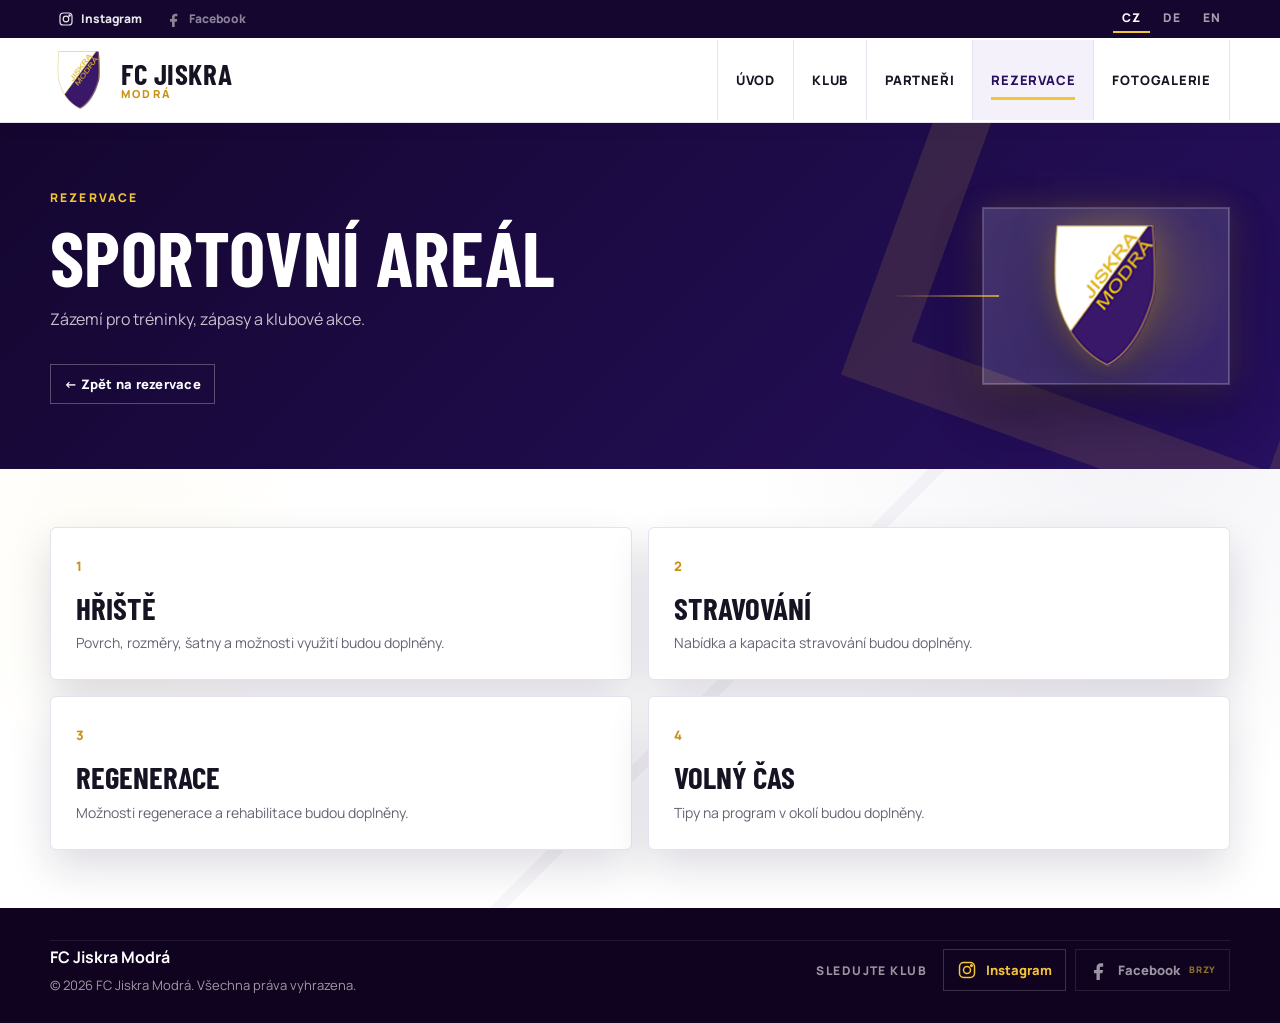
==== commit 6c4d2c3c: "vylepseni" ====
--- a/areal.html
+++ b/areal.html
@@ -1,55 +1,53 @@
 <!DOCTYPE html>
+
 <html lang="cs">
 <head>
-  <meta charset="utf-8">
-  <meta name="viewport" content="width=device-width, initial-scale=1.0">
-  <link rel="preconnect" href="https://fonts.googleapis.com">
-  <link rel="preconnect" href="https://fonts.gstatic.com" crossorigin>
-  <link href="https://fonts.googleapis.com/css2?family=Barlow+Condensed:wght@600;700;800&family=Manrope:wght@400;500;600;700;800&display=swap" rel="stylesheet">
-  <link href="styles.css" rel="stylesheet">
-  <meta name="description" content="FC Jiskra Modrá">
-  <title>Sportovní areál | FC Jiskra Modrá</title>
+<meta charset="utf-8"/>
+<meta content="width=device-width, initial-scale=1.0" name="viewport"/>
+<link href="https://fonts.googleapis.com" rel="preconnect"/>
+<link crossorigin="" href="https://fonts.gstatic.com" rel="preconnect"/>
+<link href="https://fonts.googleapis.com/css2?family=Barlow+Condensed:wght@600;700;800&amp;family=Manrope:wght@400;500;600;700;800&amp;display=swap" rel="stylesheet"/>
+<link href="styles.css" rel="stylesheet"/>
+<meta content="FC Jiskra Modrá" name="description"/>
+<title>Sportovní areál | FC Jiskra Modrá</title>
 </head>
 <body>
 <header class="site-header">
-  <div class="top-strip"><div class="container top-strip-inner"><div class="views-counter">Počet zhlédnutí webu: <strong>000 000</strong></div></div></div>
-  <nav class="nav container">
-    <a class="brand" href="index.html"><img src="assets/logo.png" alt="Logo FC Jiskra Modrá"><span><strong>FC Jiskra</strong><small>Modrá</small></span></a>
-    <button class="nav-toggle" type="button" aria-label="Otevřít menu" aria-expanded="false"><span></span><span></span><span></span></button>
-    <div class="nav-links">
-      <a href="index.html">Úvod</a>
-      <div class="nav-dropdown"><button class="nav-drop-toggle" type="button" aria-expanded="false">Klub</button>
-        <div class="nav-submenu">
-          <a href="klub.html">O klubu</a>
-          <a href="tymy.html">A tým</a>
-          <a href="zapasy.html">Zápasy</a>
-          <a href="dalsi-tymy.html">Další týmy</a>
-          <a href="kontakt.html">Kontakt</a>
-        </div>
-      </div>
-      <a href="partneri.html">Partneři</a>
-      <a class="active" href="rezervace.html">Rezervace</a>
-      <a href="fotogalerie.html">Fotogalerie</a>
-    </div>
-  </nav>
+<div class="top-strip"><div class="container top-strip-inner"><div class="top-socials" aria-label="Sociální sítě"><a href="https://www.instagram.com/jiskramodra/" target="_blank" rel="noopener" aria-label="Instagram FC Jiskra Modrá"><svg aria-hidden="true" viewBox="0 0 24 24"><rect x="3" y="3" width="18" height="18" rx="5"></rect><circle cx="12" cy="12" r="4.2"></circle><circle cx="17.4" cy="6.7" r="1"></circle></svg><span>Instagram</span></a><span class="pending" aria-label="Facebook – odkaz bude doplněn"><svg aria-hidden="true" viewBox="0 0 24 24"><path d="M14 8h3V4h-3c-3 0-5 2-5 5v3H6v4h3v8h4v-8h3l1-4h-4V9c0-.7.3-1 1-1z"></path></svg><span>Facebook</span></span></div><div aria-label="Výběr jazyka" class="lang-switch"><button class="active" data-lang="cs" type="button">CZ</button><button data-lang="de" type="button">DE</button><button data-lang="en" type="button">EN</button></div></div></div>
+<nav class="nav container">
+<a class="brand" href="index.html"><img alt="Logo FC Jiskra Modrá" src="assets/logo.png"/><span><strong>FC Jiskra</strong><small>Modrá</small></span></a>
+<button aria-expanded="false" aria-label="Otevřít menu" class="nav-toggle" type="button"><span></span><span></span><span></span></button>
+<div class="nav-links">
+<a href="index.html">Úvod</a>
+<div class="nav-dropdown"><button aria-expanded="false" class="nav-drop-toggle" type="button">Klub</button>
+<div class="nav-submenu">
+<a href="klub.html">O klubu</a>
+<a href="tymy.html">A tým</a>
+<a href="zapasy.html">Zápasy</a>
+<a href="dalsi-tymy.html">Další týmy</a>
+<a href="kontakt.html">Kontakt</a>
+</div>
+</div>
+<a href="partneri.html">Partneři</a>
+<a class="active" href="rezervace.html">Rezervace</a>
+<a href="fotogalerie.html">Fotogalerie</a>
+</div>
+</nav>
 </header>
 <main><section class="page-hero"><div class="container page-hero-inner reveal">
-  <div class="page-hero-text"><p class="eyebrow">Rezervace</p><h1>Sportovní areál</h1><p>Zázemí pro tréninky, zápasy a klubové akce.</p><a class="back-home-link" href="rezervace.html">← Zpět na rezervace</a></div>
-  <div class="page-hero-mark"><img src="assets/logo.png" alt="FC Jiskra Modrá"></div>
+<div class="page-hero-text"><p class="eyebrow">Rezervace</p><h1>Sportovní areál</h1><p>Zázemí pro tréninky, zápasy a klubové akce.</p><a class="back-home-link" href="rezervace.html">← Zpět na rezervace</a></div>
+<div class="page-hero-mark"><img alt="FC Jiskra Modrá" src="assets/logo.png"/></div>
 </div></section>
 <section class="section compact-page"><div class="container area-info-grid area-info-grid-wide">
-  <article class="area-info-card reveal" id="hriste"><span>1</span><h3>Hřiště</h3><p>Povrch, rozměry, šatny a možnosti využití budou doplněny.</p></article>
-  <article class="area-info-card reveal" id="stravovani"><span>2</span><h3>Stravování</h3><p>Nabídka a kapacita stravování budou doplněny.</p></article>
-  <article class="area-info-card reveal" id="rehabilitace"><span>3</span><h3>Regenerace</h3><p>Možnosti regenerace a rehabilitace budou doplněny.</p></article>
-  <article class="area-info-card reveal" id="volnocas"><span>4</span><h3>Volný čas</h3><p>Tipy na program v okolí budou doplněny.</p></article>
+<article class="area-info-card reveal" id="hriste"><span>1</span><h3>Hřiště</h3><p>Povrch, rozměry, šatny a možnosti využití budou doplněny.</p></article>
+<article class="area-info-card reveal" id="stravovani"><span>2</span><h3>Stravování</h3><p>Nabídka a kapacita stravování budou doplněny.</p></article>
+<article class="area-info-card reveal" id="rehabilitace"><span>3</span><h3>Regenerace</h3><p>Možnosti regenerace a rehabilitace budou doplněny.</p></article>
+<article class="area-info-card reveal" id="volnocas"><span>4</span><h3>Volný čas</h3><p>Tipy na program v okolí budou doplněny.</p></article>
 </div></section></main>
 <footer class="footer"><div class="container footer-inner">
-  <div><strong>FC Jiskra Modrá</strong><p>© 2026 FC Jiskra Modrá. Všechna práva vyhrazena.</p></div>
-  <div class="footer-socials" aria-label="Sociální sítě">
-    <a class="social-icon" href="https://www.instagram.com/jiskramodra/" target="_blank" rel="noopener" aria-label="Instagram FC Jiskra Modrá"><span>IG</span></a>
-    <a class="social-icon" href="#" aria-label="Facebook bude doplněn"><span>f</span></a>
-  </div>
-</div></footer>
+<div><strong>FC Jiskra Modrá</strong><p>© 2026 FC Jiskra Modrá. Všechna práva vyhrazena.</p></div>
+
+<div class="footer-social-block"><span class="footer-social-title">Sledujte klub</span><div aria-label="Sociální sítě" class="footer-socials"><a aria-label="Instagram FC Jiskra Modrá" class="social-link instagram" href="https://www.instagram.com/jiskramodra/" rel="noopener" target="_blank"><svg aria-hidden="true" viewbox="0 0 24 24"><rect height="18" rx="5" width="18" x="3" y="3"></rect><circle cx="12" cy="12" r="4.2"></circle><circle cx="17.4" cy="6.7" r="1"></circle></svg><span>Instagram</span></a><span aria-label="Facebook – odkaz bude doplněn" class="social-link facebook pending"><svg aria-hidden="true" viewbox="0 0 24 24"><path d="M14 8h3V4h-3c-3 0-5 2-5 5v3H6v4h3v8h4v-8h3l1-4h-4V9c0-.7.3-1 1-1z"></path></svg><span>Facebook</span><small>brzy</small></span></div></div></div></footer>
 <script src="script.js"></script>
 </body>
 </html>
--- a/styles.css
+++ b/styles.css
@@ -708,3 +708,92 @@
   .photo-placeholder span,.gallery-tile span{left:12px;bottom:12px;font-size:12px;padding:8px 10px}
   .booking-photo span{left:5px;right:5px;bottom:5px;font-size:6px;padding:3px}
 }
+
+/* v16 – skutečný obsah a fotografie */
+.lang-switch{display:flex;gap:9px;font-size:12px;font-weight:800;color:rgba(255,255,255,.55)}.lang-switch span.active{color:var(--gold)}
+.leadership{margin-top:52px}.leadership>h2{margin-bottom:22px}.contact-list{display:grid;grid-template-columns:repeat(3,1fr);border-top:1px solid var(--line)}.contact-list article{padding:24px 24px 24px 0;display:flex;flex-direction:column;gap:5px;border-bottom:1px solid var(--line)}.contact-list strong{font-size:21px}.contact-list span{color:var(--muted);margin-bottom:8px}.contact-list a{font-weight:700}
+.contact-panel{display:grid;grid-template-columns:repeat(3,1fr);gap:0;border:1px solid var(--line);background:#fff;box-shadow:var(--shadow)}.contact-panel>div{padding:34px;border-right:1px solid var(--line)}.contact-panel>div:last-child{border-right:0}.contact-panel h2{font-size:34px;margin:7px 0 14px}.contact-panel a{font-weight:700}.text-link{display:inline-block;margin-top:10px;color:var(--purple)}
+.team-info{display:flex;justify-content:space-between;align-items:flex-end;gap:32px;padding-bottom:48px}.btn-small{padding:12px 18px}.players-grid{display:grid;grid-template-columns:repeat(4,1fr);gap:18px}.player-card{background:#fff;border:1px solid var(--line);overflow:hidden}.player-card img{width:100%;aspect-ratio:4/5;object-fit:cover;object-position:top}.player-card h3{padding:14px 16px;margin:0;font-size:23px}.content-note{margin-top:20px;color:var(--muted)}
+.gallery-category{margin-bottom:68px}.real-gallery-grid{display:grid;grid-template-columns:repeat(4,1fr);gap:14px}.gallery-photo{position:relative;padding:0;border:0;background:#eee;cursor:pointer;overflow:hidden;text-align:left}.gallery-photo img{display:block;width:100%;aspect-ratio:4/3;object-fit:cover;transition:transform .35s ease}.gallery-photo:hover img{transform:scale(1.035)}.gallery-photo span{position:absolute;left:0;right:0;bottom:0;padding:20px 12px 10px;color:#fff;font-size:12px;font-weight:800;background:linear-gradient(transparent,rgba(11,2,28,.8))}
+.camp-grid{display:grid;grid-template-columns:repeat(2,1fr);gap:24px}.camp-category{border:1px solid var(--line);background:#fff}.camp-cover{position:relative;width:100%;padding:0;border:0;cursor:pointer;overflow:hidden}.camp-cover img{width:100%;height:250px;object-fit:cover;display:block;transition:transform .35s}.camp-cover:hover img{transform:scale(1.03)}.camp-cover span{position:absolute;left:18px;bottom:16px;background:var(--purple);color:#fff;padding:9px 12px;font-weight:800}.camp-category>div{padding:22px}.camp-category h3{font-size:30px;margin:0 0 8px}.text-button{border:0;background:transparent;color:var(--purple);font-weight:800;padding:0;cursor:pointer}.hidden-gallery{display:none}.real-booking-photo{object-fit:cover;border:1px solid var(--line)}
+.lightbox{position:fixed;inset:0;z-index:9999;background:rgba(8,2,20,.94);display:none;align-items:center;justify-content:center;padding:28px}.lightbox.open{display:flex}.lightbox-inner{max-width:min(1100px,94vw);max-height:92vh;display:flex;flex-direction:column;gap:12px}.lightbox img{max-width:100%;max-height:78vh;object-fit:contain}.lightbox-caption{color:#fff;text-align:center}.lightbox-close{position:fixed;right:22px;top:18px;border:0;background:#fff;width:42px;height:42px;font-size:25px;cursor:pointer}.lightbox-thumbs{display:flex;gap:8px;overflow:auto;max-width:90vw}.lightbox-thumbs button{border:2px solid transparent;padding:0;background:none}.lightbox-thumbs img{width:72px;height:52px;object-fit:cover}.lightbox-thumbs button.active{border-color:var(--gold)}
+.partner-thanks{text-align:center;background:var(--purple);color:#fff}.partner-thanks h2{color:#fff}.partner-thanks p:last-child{color:rgba(255,255,255,.75)}
+@media(max-width:900px){.contact-list,.contact-panel{grid-template-columns:1fr}.contact-panel>div{border-right:0;border-bottom:1px solid var(--line)}.contact-panel>div:last-child{border-bottom:0}.players-grid,.real-gallery-grid{grid-template-columns:repeat(2,1fr)}.camp-grid{grid-template-columns:1fr}.team-info{align-items:flex-start;flex-direction:column}}
+@media(max-width:600px){.top-strip-inner{justify-content:space-between}.players-grid{grid-template-columns:repeat(2,1fr);gap:10px}.player-card h3{font-size:19px;padding:10px}.real-gallery-grid{grid-template-columns:1fr 1fr;gap:8px}.gallery-photo span{font-size:10px;padding:14px 8px 7px}.camp-cover img{height:190px}.contact-panel>div{padding:24px}.lightbox{padding:14px}.lightbox-close{right:10px;top:10px}}
+
+
+/* v17 – jazykové mutace, přesné Fotbal.cz odkazy a výraznější sociální sítě */
+.top-strip-inner{justify-content:flex-end;min-height:38px}
+.lang-switch{display:flex;align-items:center;gap:4px}
+.lang-switch button{border:0;background:transparent;color:rgba(255,255,255,.62);font:800 12px/1 Manrope,sans-serif;letter-spacing:.08em;padding:7px 9px;cursor:pointer;border-bottom:2px solid transparent}
+.lang-switch button:hover,.lang-switch button.active{color:#fff;border-bottom-color:var(--gold)}
+.football-links-heading{max-width:760px;margin-bottom:24px}
+.football-links-heading h2{margin:2px 0 8px}
+.football-links-heading p:last-child{color:var(--muted);margin:0}
+.football-links-grid{display:grid;grid-template-columns:repeat(3,minmax(0,1fr));gap:14px}
+.football-link-item{display:grid;grid-template-columns:42px minmax(0,1fr) auto;align-items:center;gap:14px;padding:19px;background:#fff;border:1px solid var(--line);border-top:3px solid var(--gold);box-shadow:0 12px 28px rgba(20,6,47,.07);transition:transform .2s ease,box-shadow .2s ease}
+.football-link-item:hover{transform:translateY(-3px);box-shadow:0 18px 36px rgba(20,6,47,.12)}
+.football-link-item>span{display:grid;place-items:center;width:42px;height:42px;background:var(--purple);color:var(--gold);font-weight:900}
+.football-link-item strong{display:block;color:var(--purple);font-size:17px}
+.football-link-item small{display:block;margin-top:3px;color:var(--muted);line-height:1.35}
+.football-link-item>b{color:var(--gold);font-size:22px}
+.football-links-grid.compact{margin-top:24px}
+.footer-inner{align-items:center}
+.footer-social-block{display:flex;align-items:center;gap:16px}
+.footer-social-title{font-size:12px;text-transform:uppercase;letter-spacing:.12em;color:rgba(255,255,255,.58);font-weight:800}
+.footer-socials{display:flex;gap:9px;align-items:center}
+.social-link{display:flex;align-items:center;gap:9px;min-height:42px;padding:9px 13px;border:1px solid rgba(255,255,255,.18);color:#fff;font-size:13px;font-weight:800;transition:background .2s,border-color .2s,transform .2s}
+.social-link svg{width:20px;height:20px;fill:none;stroke:currentColor;stroke-width:1.8}
+.social-link.facebook svg{fill:currentColor;stroke:none}
+.social-link.instagram:hover{background:#fff;color:var(--purple);border-color:#fff;transform:translateY(-2px)}
+.social-link.pending{opacity:.58;cursor:default}
+.social-link small{font-size:9px;color:var(--gold);text-transform:uppercase;letter-spacing:.08em}
+@media(max-width:900px){.football-links-grid{grid-template-columns:1fr}.footer-social-block{align-items:flex-start;flex-direction:column;gap:8px}}
+@media(max-width:600px){.top-strip-inner{justify-content:center}.lang-switch button{padding:7px 13px}.footer-inner{align-items:flex-start;gap:22px}.footer-socials{flex-wrap:wrap}.social-link{padding:9px 11px}.football-link-item{grid-template-columns:38px minmax(0,1fr) auto;padding:15px}.football-link-item>span{width:38px;height:38px}}
+
+/* v18 – finální úprava Fotbal.cz odkazů a sociálních sítí */
+.sr-only{position:absolute!important;width:1px!important;height:1px!important;padding:0!important;margin:-1px!important;overflow:hidden!important;clip:rect(0,0,0,0)!important;white-space:nowrap!important;border:0!important}
+.top-strip-inner{justify-content:space-between}
+.top-socials{display:flex;align-items:center;gap:8px}
+.top-socials a,.top-socials>span{display:inline-flex;align-items:center;gap:7px;color:rgba(255,255,255,.9);font-weight:800;font-size:12px;padding:5px 8px;border-radius:2px;transition:background .18s ease,color .18s ease}
+.top-socials a:hover{background:rgba(255,255,255,.1);color:var(--gold)}
+.top-socials .pending{color:rgba(255,255,255,.5)}
+.top-socials svg{width:16px;height:16px;fill:none;stroke:currentColor;stroke-width:1.8}
+.top-socials .pending svg{fill:currentColor;stroke:none}
+.fotbal-link-section,.matches-section{background:#fff}
+.football-resource-grid{display:grid;grid-template-columns:1fr 1.08fr 1fr;gap:18px;align-items:stretch}
+.football-resource-card{position:relative;display:flex;flex-direction:column;justify-content:space-between;min-width:0;padding:26px;background:#fff;border:1px solid var(--line);border-top:4px solid var(--purple);box-shadow:0 14px 34px rgba(20,6,47,.08)}
+.football-resource-card.featured{border-top-color:var(--gold);background:linear-gradient(145deg,#fff 0%,#fffaf0 100%);box-shadow:0 20px 44px rgba(20,6,47,.13);transform:translateY(-8px)}
+.football-resource-badge{position:absolute;right:18px;top:16px;padding:5px 9px;background:var(--gold);color:#201100;font-size:10px;font-weight:900;text-transform:uppercase;letter-spacing:.1em}
+.football-resource-copy{padding-right:8px}
+.football-resource-card.featured .football-resource-copy{padding-right:100px}
+.football-resource-label{display:block;font-family:'Barlow Condensed','Manrope',sans-serif;font-size:28px;line-height:1;text-transform:uppercase;font-weight:800;color:var(--purple);margin-bottom:10px}
+.football-resource-card p{margin:0 0 22px;color:var(--muted);font-size:14px}
+.football-resource-button{display:flex;align-items:center;justify-content:space-between;gap:14px;width:100%;padding:13px 15px;border:1px solid rgba(38,16,95,.2);background:var(--soft);color:var(--purple);font-weight:900;line-height:1.3;transition:transform .18s ease,background .18s ease,border-color .18s ease}
+.football-resource-button:hover{transform:translateY(-2px);background:#fff;border-color:var(--gold-2)}
+.football-resource-button.primary{background:var(--purple);border-color:var(--purple);color:#fff}
+.football-resource-button.primary:hover{background:var(--purple-2);border-color:var(--gold)}
+.football-resource-button b{color:var(--gold-2);font-size:20px}
+.football-resource-button.primary b{color:var(--gold)}
+.matches-section{overflow:hidden}
+@media(max-width:980px){
+  .football-resource-grid{grid-template-columns:1fr 1fr}
+  .football-resource-card.featured{grid-column:1/-1;grid-row:1;transform:none}
+}
+@media(max-width:700px){
+  .top-socials span span,.top-socials a span{display:none}
+  .top-socials a,.top-socials>span{padding:6px}
+  .top-socials svg{width:18px;height:18px}
+  .football-resource-grid{grid-template-columns:1fr;gap:14px}
+  .football-resource-card.featured{grid-column:auto}
+  .football-resource-card{padding:21px}
+  .football-resource-card.featured .football-resource-copy{padding-right:0;padding-top:24px}
+  .football-resource-badge{left:20px;right:auto;top:14px}
+  .football-resource-label{font-size:25px}
+  .football-resource-button{font-size:14px}
+}
+@media(max-width:420px){
+  .top-strip-inner{gap:8px}
+  .lang-switch button{padding:7px 9px}
+  .football-resource-card{padding:18px}
+}
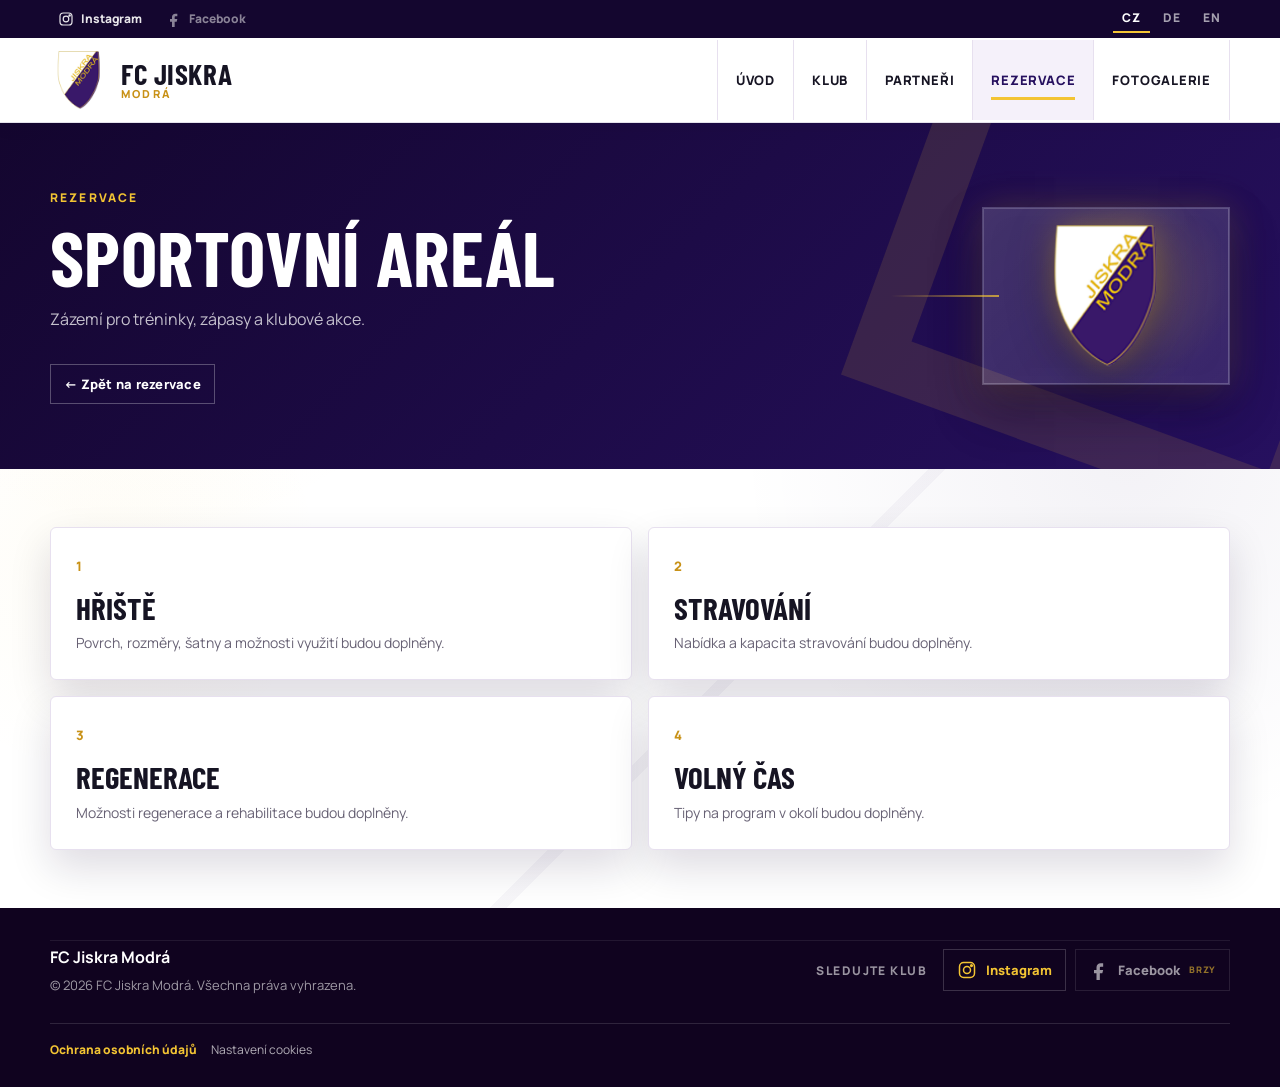
==== commit 9dd4db27: "jj" ====
--- a/areal.html
+++ b/areal.html
@@ -13,7 +13,7 @@
 </head>
 <body>
 <header class="site-header">
-<div class="top-strip"><div class="container top-strip-inner"><div class="top-socials" aria-label="Sociální sítě"><a href="https://www.instagram.com/jiskramodra/" target="_blank" rel="noopener" aria-label="Instagram FC Jiskra Modrá"><svg aria-hidden="true" viewBox="0 0 24 24"><rect x="3" y="3" width="18" height="18" rx="5"></rect><circle cx="12" cy="12" r="4.2"></circle><circle cx="17.4" cy="6.7" r="1"></circle></svg><span>Instagram</span></a><span class="pending" aria-label="Facebook – odkaz bude doplněn"><svg aria-hidden="true" viewBox="0 0 24 24"><path d="M14 8h3V4h-3c-3 0-5 2-5 5v3H6v4h3v8h4v-8h3l1-4h-4V9c0-.7.3-1 1-1z"></path></svg><span>Facebook</span></span></div><div aria-label="Výběr jazyka" class="lang-switch"><button class="active" data-lang="cs" type="button">CZ</button><button data-lang="de" type="button">DE</button><button data-lang="en" type="button">EN</button></div></div></div>
+<div class="top-strip"><div class="container top-strip-inner"><div aria-label="Sociální sítě" class="top-socials"><a aria-label="Instagram FC Jiskra Modrá" href="https://www.instagram.com/jiskramodra/" rel="noopener" target="_blank"><svg aria-hidden="true" viewbox="0 0 24 24"><rect height="18" rx="5" width="18" x="3" y="3"></rect><circle cx="12" cy="12" r="4.2"></circle><circle cx="17.4" cy="6.7" r="1"></circle></svg><span>Instagram</span></a><span aria-label="Facebook – odkaz bude doplněn" class="pending"><svg aria-hidden="true" viewbox="0 0 24 24"><path d="M14 8h3V4h-3c-3 0-5 2-5 5v3H6v4h3v8h4v-8h3l1-4h-4V9c0-.7.3-1 1-1z"></path></svg><span>Facebook</span></span></div><div aria-label="Výběr jazyka" class="lang-switch"><button class="active" data-lang="cs" type="button">CZ</button><button data-lang="de" type="button">DE</button><button data-lang="en" type="button">EN</button></div></div></div>
 <nav class="nav container">
 <a class="brand" href="index.html"><img alt="Logo FC Jiskra Modrá" src="assets/logo.png"/><span><strong>FC Jiskra</strong><small>Modrá</small></span></a>
 <button aria-expanded="false" aria-label="Otevřít menu" class="nav-toggle" type="button"><span></span><span></span><span></span></button>
@@ -46,8 +46,7 @@
 </div></section></main>
 <footer class="footer"><div class="container footer-inner">
 <div><strong>FC Jiskra Modrá</strong><p>© 2026 FC Jiskra Modrá. Všechna práva vyhrazena.</p></div>
-
-<div class="footer-social-block"><span class="footer-social-title">Sledujte klub</span><div aria-label="Sociální sítě" class="footer-socials"><a aria-label="Instagram FC Jiskra Modrá" class="social-link instagram" href="https://www.instagram.com/jiskramodra/" rel="noopener" target="_blank"><svg aria-hidden="true" viewbox="0 0 24 24"><rect height="18" rx="5" width="18" x="3" y="3"></rect><circle cx="12" cy="12" r="4.2"></circle><circle cx="17.4" cy="6.7" r="1"></circle></svg><span>Instagram</span></a><span aria-label="Facebook – odkaz bude doplněn" class="social-link facebook pending"><svg aria-hidden="true" viewbox="0 0 24 24"><path d="M14 8h3V4h-3c-3 0-5 2-5 5v3H6v4h3v8h4v-8h3l1-4h-4V9c0-.7.3-1 1-1z"></path></svg><span>Facebook</span><small>brzy</small></span></div></div></div></footer>
+<div class="footer-social-block"><span class="footer-social-title">Sledujte klub</span><div aria-label="Sociální sítě" class="footer-socials"><a aria-label="Instagram FC Jiskra Modrá" class="social-link instagram" href="https://www.instagram.com/jiskramodra/" rel="noopener" target="_blank"><svg aria-hidden="true" viewbox="0 0 24 24"><rect height="18" rx="5" width="18" x="3" y="3"></rect><circle cx="12" cy="12" r="4.2"></circle><circle cx="17.4" cy="6.7" r="1"></circle></svg><span>Instagram</span></a><span aria-label="Facebook – odkaz bude doplněn" class="social-link facebook pending"><svg aria-hidden="true" viewbox="0 0 24 24"><path d="M14 8h3V4h-3c-3 0-5 2-5 5v3H6v4h3v8h4v-8h3l1-4h-4V9c0-.7.3-1 1-1z"></path></svg><span>Facebook</span><small>brzy</small></span></div></div><div class="footer-legal"><a href="ochrana-osobnich-udaju.html">Ochrana osobních údajů</a><button class="cookie-settings-button" data-cookie-settings="" type="button">Nastavení cookies</button></div></div></footer>
 <script src="script.js"></script>
-</body>
+<div aria-label="Nastavení cookies" class="cookie-banner" data-cookie-banner="" role="dialog"><div class="cookie-banner-inner"><p>Web používá pouze technické cookies nutné pro uložení jazyka a základní fungování.</p><div class="cookie-banner-actions"><a href="ochrana-osobnich-udaju.html">Více informací</a><button data-cookie-accept="" type="button">Rozumím</button></div></div></div></body>
 </html>
--- a/styles.css
+++ b/styles.css
@@ -797,3 +797,14 @@
   .lang-switch button{padding:7px 9px}
   .football-resource-card{padding:18px}
 }
+
+
+/* v19 – další tým, náhledy galerií, soukromí a cookies */
+.other-team-panel{margin-top:54px;padding:26px 28px;border:1px solid var(--line);border-left:5px solid var(--gold);background:#fff;box-shadow:0 14px 34px rgba(20,6,47,.08);display:flex;align-items:center;justify-content:space-between;gap:24px}
+.other-team-panel h2{font-size:38px;margin:0 0 6px}.other-team-panel p{margin:0;color:var(--muted)}.text-link-arrow{font-weight:900;color:var(--purple);white-space:nowrap}
+.single-team-detail{max-width:760px}.team-detail-list{display:grid;gap:0;border:1px solid var(--line);background:#fff}.team-detail-list>div{display:grid;grid-template-columns:180px 1fr;gap:22px;padding:18px 22px;border-bottom:1px solid var(--line)}.team-detail-list>div:last-child{border-bottom:0}.team-detail-list dt{font-weight:900;color:var(--purple)}.team-detail-list dd{margin:0;color:var(--muted)}
+.camp-thumbnails{display:grid;grid-template-columns:repeat(3,1fr);gap:8px;margin:16px 0}.camp-thumbnails button{padding:0;border:1px solid var(--line);background:#fff;cursor:pointer;overflow:hidden}.camp-thumbnails img{width:100%;height:76px;object-fit:cover;transition:transform .25s ease}.camp-thumbnails button:hover img{transform:scale(1.06)}
+.footer-inner{flex-wrap:wrap}.footer-legal{display:flex;align-items:center;gap:14px;width:100%;padding-top:16px;margin-top:8px;border-top:1px solid rgba(255,255,255,.13);font-size:12px;color:rgba(255,255,255,.68)}.footer-legal a:hover{color:var(--gold)}.cookie-settings-button{padding:0;border:0;background:transparent;color:inherit;font:inherit;cursor:pointer}.cookie-settings-button:hover{color:var(--gold)}
+.cookie-banner{position:fixed;left:18px;right:18px;bottom:18px;z-index:10000;display:none}.cookie-banner.show{display:block}.cookie-banner-inner{width:min(760px,100%);margin:auto;padding:18px 20px;background:#fff;border:1px solid var(--line);border-left:5px solid var(--gold);box-shadow:0 20px 60px rgba(20,6,47,.25);display:flex;align-items:center;justify-content:space-between;gap:22px}.cookie-banner p{margin:0;color:var(--muted);font-size:13px}.cookie-banner-actions{display:flex;align-items:center;gap:12px;white-space:nowrap}.cookie-banner-actions a{font-size:12px;font-weight:800;color:var(--purple)}.cookie-banner-actions button{border:0;background:var(--purple);color:#fff;font-weight:900;padding:10px 16px;cursor:pointer}
+.privacy-content{max-width:820px}.privacy-content h2{font-size:34px;margin-top:34px}.privacy-content h2:first-child{margin-top:0}.privacy-content p{color:var(--muted)}
+@media(max-width:700px){.other-team-panel{align-items:flex-start;flex-direction:column;padding:22px}.other-team-panel h2{font-size:32px}.team-detail-list>div{grid-template-columns:1fr;gap:4px}.camp-thumbnails{gap:6px}.camp-thumbnails img{height:64px}.cookie-banner{left:10px;right:10px;bottom:10px}.cookie-banner-inner{align-items:flex-start;flex-direction:column;gap:14px}.cookie-banner-actions{width:100%;justify-content:space-between}.footer-legal{align-items:flex-start;flex-direction:column;gap:7px}}
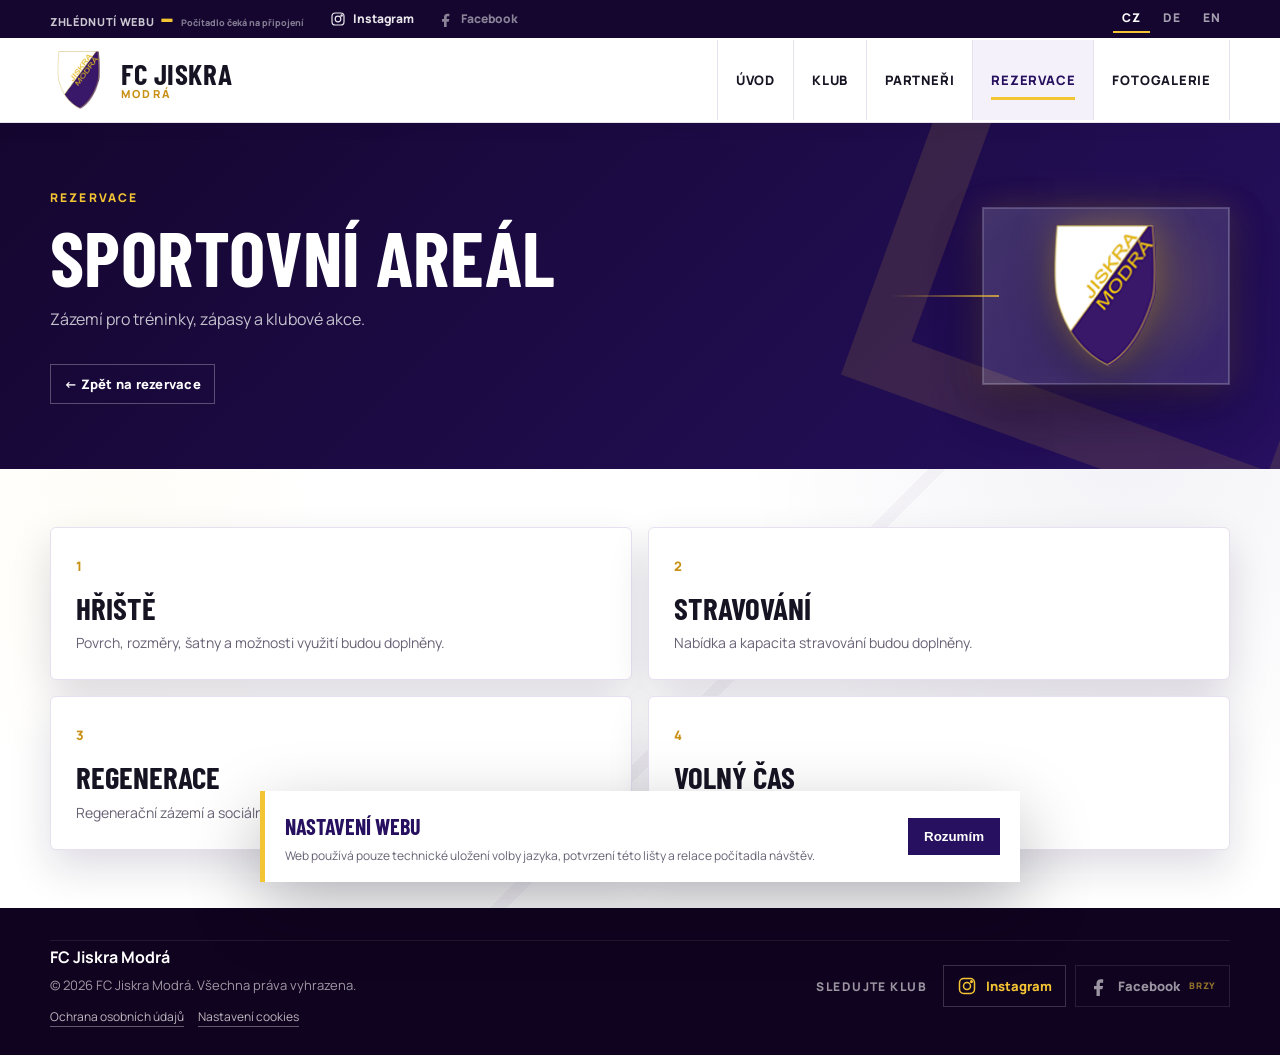
==== commit 74e34113: "akt." ====
--- a/areal.html
+++ b/areal.html
@@ -13,7 +13,7 @@
 </head>
 <body>
 <header class="site-header">
-<div class="top-strip"><div class="container top-strip-inner"><div aria-label="Sociální sítě" class="top-socials"><a aria-label="Instagram FC Jiskra Modrá" href="https://www.instagram.com/jiskramodra/" rel="noopener" target="_blank"><svg aria-hidden="true" viewbox="0 0 24 24"><rect height="18" rx="5" width="18" x="3" y="3"></rect><circle cx="12" cy="12" r="4.2"></circle><circle cx="17.4" cy="6.7" r="1"></circle></svg><span>Instagram</span></a><span aria-label="Facebook – odkaz bude doplněn" class="pending"><svg aria-hidden="true" viewbox="0 0 24 24"><path d="M14 8h3V4h-3c-3 0-5 2-5 5v3H6v4h3v8h4v-8h3l1-4h-4V9c0-.7.3-1 1-1z"></path></svg><span>Facebook</span></span></div><div aria-label="Výběr jazyka" class="lang-switch"><button class="active" data-lang="cs" type="button">CZ</button><button data-lang="de" type="button">DE</button><button data-lang="en" type="button">EN</button></div></div></div>
+<div class="top-strip"><div class="container top-strip-inner"><div class="top-socials" aria-label="Sociální sítě"><a href="https://www.instagram.com/jiskramodra/" target="_blank" rel="noopener" aria-label="Instagram FC Jiskra Modrá"><svg aria-hidden="true" viewBox="0 0 24 24"><rect x="3" y="3" width="18" height="18" rx="5"></rect><circle cx="12" cy="12" r="4.2"></circle><circle cx="17.4" cy="6.7" r="1"></circle></svg><span>Instagram</span></a><span class="pending" aria-label="Facebook – odkaz bude doplněn"><svg aria-hidden="true" viewBox="0 0 24 24"><path d="M14 8h3V4h-3c-3 0-5 2-5 5v3H6v4h3v8h4v-8h3l1-4h-4V9c0-.7.3-1 1-1z"></path></svg><span>Facebook</span></span></div><div aria-label="Výběr jazyka" class="lang-switch"><button class="active" data-lang="cs" type="button">CZ</button><button data-lang="de" type="button">DE</button><button data-lang="en" type="button">EN</button></div></div></div>
 <nav class="nav container">
 <a class="brand" href="index.html"><img alt="Logo FC Jiskra Modrá" src="assets/logo.png"/><span><strong>FC Jiskra</strong><small>Modrá</small></span></a>
 <button aria-expanded="false" aria-label="Otevřít menu" class="nav-toggle" type="button"><span></span><span></span><span></span></button>
@@ -41,12 +41,13 @@
 <section class="section compact-page"><div class="container area-info-grid area-info-grid-wide">
 <article class="area-info-card reveal" id="hriste"><span>1</span><h3>Hřiště</h3><p>Povrch, rozměry, šatny a možnosti využití budou doplněny.</p></article>
 <article class="area-info-card reveal" id="stravovani"><span>2</span><h3>Stravování</h3><p>Nabídka a kapacita stravování budou doplněny.</p></article>
-<article class="area-info-card reveal" id="rehabilitace"><span>3</span><h3>Regenerace</h3><p>Možnosti regenerace a rehabilitace budou doplněny.</p></article>
+<article class="area-info-card reveal" id="regenerace"><span>3</span><h3>Regenerace</h3><p>Regenerační zázemí a sociální zařízení jsou součástí areálu.</p></article>
 <article class="area-info-card reveal" id="volnocas"><span>4</span><h3>Volný čas</h3><p>Tipy na program v okolí budou doplněny.</p></article>
 </div></section></main>
 <footer class="footer"><div class="container footer-inner">
 <div><strong>FC Jiskra Modrá</strong><p>© 2026 FC Jiskra Modrá. Všechna práva vyhrazena.</p></div>
-<div class="footer-social-block"><span class="footer-social-title">Sledujte klub</span><div aria-label="Sociální sítě" class="footer-socials"><a aria-label="Instagram FC Jiskra Modrá" class="social-link instagram" href="https://www.instagram.com/jiskramodra/" rel="noopener" target="_blank"><svg aria-hidden="true" viewbox="0 0 24 24"><rect height="18" rx="5" width="18" x="3" y="3"></rect><circle cx="12" cy="12" r="4.2"></circle><circle cx="17.4" cy="6.7" r="1"></circle></svg><span>Instagram</span></a><span aria-label="Facebook – odkaz bude doplněn" class="social-link facebook pending"><svg aria-hidden="true" viewbox="0 0 24 24"><path d="M14 8h3V4h-3c-3 0-5 2-5 5v3H6v4h3v8h4v-8h3l1-4h-4V9c0-.7.3-1 1-1z"></path></svg><span>Facebook</span><small>brzy</small></span></div></div><div class="footer-legal"><a href="ochrana-osobnich-udaju.html">Ochrana osobních údajů</a><button class="cookie-settings-button" data-cookie-settings="" type="button">Nastavení cookies</button></div></div></footer>
+
+<div class="footer-social-block"><span class="footer-social-title">Sledujte klub</span><div aria-label="Sociální sítě" class="footer-socials"><a aria-label="Instagram FC Jiskra Modrá" class="social-link instagram" href="https://www.instagram.com/jiskramodra/" rel="noopener" target="_blank"><svg aria-hidden="true" viewbox="0 0 24 24"><rect height="18" rx="5" width="18" x="3" y="3"></rect><circle cx="12" cy="12" r="4.2"></circle><circle cx="17.4" cy="6.7" r="1"></circle></svg><span>Instagram</span></a><span aria-label="Facebook – odkaz bude doplněn" class="social-link facebook pending"><svg aria-hidden="true" viewbox="0 0 24 24"><path d="M14 8h3V4h-3c-3 0-5 2-5 5v3H6v4h3v8h4v-8h3l1-4h-4V9c0-.7.3-1 1-1z"></path></svg><span>Facebook</span><small>brzy</small></span></div></div></div></footer>
 <script src="script.js"></script>
-<div aria-label="Nastavení cookies" class="cookie-banner" data-cookie-banner="" role="dialog"><div class="cookie-banner-inner"><p>Web používá pouze technické cookies nutné pro uložení jazyka a základní fungování.</p><div class="cookie-banner-actions"><a href="ochrana-osobnich-udaju.html">Více informací</a><button data-cookie-accept="" type="button">Rozumím</button></div></div></div></body>
-</html>+</body>
+</html>
--- a/styles.css
+++ b/styles.css
@@ -798,13 +798,153 @@
   .football-resource-card{padding:18px}
 }
 
-
-/* v19 – další tým, náhledy galerií, soukromí a cookies */
-.other-team-panel{margin-top:54px;padding:26px 28px;border:1px solid var(--line);border-left:5px solid var(--gold);background:#fff;box-shadow:0 14px 34px rgba(20,6,47,.08);display:flex;align-items:center;justify-content:space-between;gap:24px}
-.other-team-panel h2{font-size:38px;margin:0 0 6px}.other-team-panel p{margin:0;color:var(--muted)}.text-link-arrow{font-weight:900;color:var(--purple);white-space:nowrap}
-.single-team-detail{max-width:760px}.team-detail-list{display:grid;gap:0;border:1px solid var(--line);background:#fff}.team-detail-list>div{display:grid;grid-template-columns:180px 1fr;gap:22px;padding:18px 22px;border-bottom:1px solid var(--line)}.team-detail-list>div:last-child{border-bottom:0}.team-detail-list dt{font-weight:900;color:var(--purple)}.team-detail-list dd{margin:0;color:var(--muted)}
-.camp-thumbnails{display:grid;grid-template-columns:repeat(3,1fr);gap:8px;margin:16px 0}.camp-thumbnails button{padding:0;border:1px solid var(--line);background:#fff;cursor:pointer;overflow:hidden}.camp-thumbnails img{width:100%;height:76px;object-fit:cover;transition:transform .25s ease}.camp-thumbnails button:hover img{transform:scale(1.06)}
-.footer-inner{flex-wrap:wrap}.footer-legal{display:flex;align-items:center;gap:14px;width:100%;padding-top:16px;margin-top:8px;border-top:1px solid rgba(255,255,255,.13);font-size:12px;color:rgba(255,255,255,.68)}.footer-legal a:hover{color:var(--gold)}.cookie-settings-button{padding:0;border:0;background:transparent;color:inherit;font:inherit;cursor:pointer}.cookie-settings-button:hover{color:var(--gold)}
-.cookie-banner{position:fixed;left:18px;right:18px;bottom:18px;z-index:10000;display:none}.cookie-banner.show{display:block}.cookie-banner-inner{width:min(760px,100%);margin:auto;padding:18px 20px;background:#fff;border:1px solid var(--line);border-left:5px solid var(--gold);box-shadow:0 20px 60px rgba(20,6,47,.25);display:flex;align-items:center;justify-content:space-between;gap:22px}.cookie-banner p{margin:0;color:var(--muted);font-size:13px}.cookie-banner-actions{display:flex;align-items:center;gap:12px;white-space:nowrap}.cookie-banner-actions a{font-size:12px;font-weight:800;color:var(--purple)}.cookie-banner-actions button{border:0;background:var(--purple);color:#fff;font-weight:900;padding:10px 16px;cursor:pointer}
-.privacy-content{max-width:820px}.privacy-content h2{font-size:34px;margin-top:34px}.privacy-content h2:first-child{margin-top:0}.privacy-content p{color:var(--muted)}
-@media(max-width:700px){.other-team-panel{align-items:flex-start;flex-direction:column;padding:22px}.other-team-panel h2{font-size:32px}.team-detail-list>div{grid-template-columns:1fr;gap:4px}.camp-thumbnails{gap:6px}.camp-thumbnails img{height:64px}.cookie-banner{left:10px;right:10px;bottom:10px}.cookie-banner-inner{align-items:flex-start;flex-direction:column;gap:14px}.cookie-banner-actions{width:100%;justify-content:space-between}.footer-legal{align-items:flex-start;flex-direction:column;gap:7px}}
+/* v20: interaktivní kalendář, VIAGEM, regenerace, galerie a právní prvky */
+.top-strip-inner{display:grid;grid-template-columns:auto 1fr auto;align-items:center}
+.top-socials{justify-self:start}
+.lang-switch{justify-self:end}
+.views-counter{display:flex;align-items:baseline;gap:7px;min-width:max-content;color:rgba(255,255,255,.78);font-size:11px;font-weight:800;text-transform:uppercase;letter-spacing:.06em}
+.views-counter strong{color:var(--gold);font-family:'Barlow Condensed','Arial Narrow',sans-serif;font-size:20px;line-height:1}
+.views-counter small{color:rgba(255,255,255,.48);font-size:9px;text-transform:none;letter-spacing:0}
+
+.calendar-grid button{position:relative;cursor:pointer;transition:transform .16s ease,box-shadow .16s ease,border-color .16s ease}
+.calendar-grid button:hover,.calendar-grid button:focus-visible{z-index:1;transform:translateY(-2px);border-color:var(--gold-2);box-shadow:0 8px 16px rgba(20,6,47,.14);outline:0}
+.calendar-grid button::after{content:'';position:absolute;right:5px;bottom:5px;width:4px;height:4px;border-radius:50%;background:var(--gold-2);opacity:.55}
+.calendar-grid button.is-selected{outline:3px solid rgba(243,196,51,.38);outline-offset:1px}
+.calendar-head span::after{content:' · klikněte na den';color:var(--gold-2)}
+.calendar-dialog{position:fixed;inset:0;z-index:10020;display:none;place-items:center;padding:20px;background:rgba(8,2,20,.72);backdrop-filter:blur(5px)}
+.calendar-dialog.open{display:grid}
+.calendar-dialog-card{position:relative;width:min(480px,100%);padding:34px;background:#fff;border-top:5px solid var(--gold);box-shadow:0 30px 80px rgba(8,2,20,.35)}
+.calendar-dialog-close{position:absolute;right:15px;top:12px;width:40px;height:40px;border:0;background:var(--soft);color:var(--purple);font-size:26px;cursor:pointer}
+.calendar-dialog-date{display:block;margin-bottom:8px;color:var(--gold-2);font-size:12px;font-weight:900;letter-spacing:.14em;text-transform:uppercase}
+.calendar-dialog-card h3{padding-right:36px;font-family:'Barlow Condensed','Arial Narrow',sans-serif;font-size:34px;text-transform:uppercase;color:var(--purple)}
+.calendar-dialog-card p{color:var(--muted)}
+.calendar-dialog-card small{display:block;padding-top:14px;border-top:1px solid var(--line);color:var(--muted)}
+
+.viagem-panel{display:grid;grid-template-columns:.78fr 1.22fr;overflow:hidden;background:#fff;border:1px solid var(--line);box-shadow:var(--shadow)}
+.viagem-heading{position:relative;padding:44px;background:linear-gradient(145deg,var(--purple-3),var(--purple));color:#fff;overflow:hidden}
+.viagem-heading::after{content:'';position:absolute;right:-65px;bottom:-90px;width:220px;height:220px;border:34px solid rgba(243,196,51,.16);transform:rotate(24deg)}
+.team-kicker{display:inline-block;margin-bottom:18px;padding:6px 10px;background:var(--gold);color:#211300;font-size:11px;font-weight:900;text-transform:uppercase;letter-spacing:.12em}
+.viagem-heading h2{font-size:clamp(42px,5vw,68px);margin-bottom:18px}
+.team-league{position:relative;z-index:1;margin:0;color:rgba(255,255,255,.78);font-weight:800}
+.viagem-content{padding:44px}
+.viagem-content h3{font-family:'Barlow Condensed','Arial Narrow',sans-serif;font-size:34px;text-transform:uppercase;color:var(--purple)}
+.viagem-content>p{color:var(--muted)}
+.viagem-links{display:grid;grid-template-columns:repeat(3,1fr);gap:10px;margin-top:28px}
+.viagem-link-placeholder,.viagem-link{display:grid;align-content:center;min-height:112px;padding:17px;border:1px solid var(--line);border-top:4px solid var(--purple);background:var(--soft);transition:transform .18s ease,border-color .18s ease,box-shadow .18s ease}
+.viagem-link-placeholder.featured,.viagem-link.featured{border-top-color:var(--gold);background:#fffaf0}
+.viagem-link-placeholder strong,.viagem-link strong{color:var(--purple);line-height:1.25}
+.viagem-link-placeholder span,.viagem-link span{margin-top:8px;color:var(--muted);font-size:12px;font-weight:800}
+.viagem-link:hover,.viagem-link:focus-visible{transform:translateY(-3px);border-color:var(--gold);box-shadow:0 12px 26px rgba(20,6,47,.12);outline:0}
+.viagem-link b{color:var(--gold-2);font-size:17px}
+
+.camp-preview-strip{display:grid;grid-template-columns:repeat(4,1fr);gap:7px;padding:8px;background:var(--purple-3)}
+.camp-preview-strip button{min-width:0;padding:0;border:2px solid transparent;background:#fff;cursor:pointer;overflow:hidden}
+.camp-preview-strip button:hover,.camp-preview-strip button:focus-visible{border-color:var(--gold);outline:0}
+.camp-preview-strip img{width:100%;height:74px;object-fit:cover;transition:transform .2s ease}
+.camp-preview-strip button:hover img{transform:scale(1.06)}
+
+.gallery-index{position:relative;z-index:2;display:flex;align-items:center;flex-wrap:wrap;gap:8px;margin:0 0 44px;padding:14px 16px;background:#fff;border:1px solid var(--line);border-left:5px solid var(--gold);box-shadow:0 12px 30px rgba(20,6,47,.08)}
+.gallery-index-title{flex:0 0 100%;margin:0 0 2px;color:var(--gold-2);font-size:11px;font-weight:900;text-transform:uppercase;letter-spacing:.16em}
+.gallery-index a{flex:0 0 auto;padding:10px 14px;background:var(--soft);border:1px solid var(--line);color:var(--purple);font-size:12px;font-weight:900}
+.gallery-index a:hover,.gallery-index a:focus-visible{background:var(--purple);color:#fff;outline:0}
+.gallery-category{scroll-margin-top:180px}
+.real-gallery-grid.gallery-enhanced-grid{grid-template-columns:repeat(5,minmax(0,1fr));gap:10px}
+.gallery-enhanced-grid .gallery-photo{min-height:0;border:1px solid var(--line);background:var(--soft);box-shadow:0 8px 20px rgba(20,6,47,.08)}
+.gallery-enhanced-grid .gallery-photo img{aspect-ratio:1/1;object-fit:cover}
+.gallery-enhanced-grid .gallery-photo span{opacity:0;transform:translateY(8px);transition:opacity .2s ease,transform .2s ease}
+.gallery-enhanced-grid .gallery-photo:hover span,.gallery-enhanced-grid .gallery-photo:focus-visible span{opacity:1;transform:none}
+.gallery-enhanced-grid .gallery-photo:focus-visible{outline:3px solid var(--gold);outline-offset:2px}
+.gallery-enhanced-grid .gallery-collapsed-item{display:none}
+.gallery-enhanced-grid.show-all .gallery-collapsed-item{display:block}
+.gallery-show-more{display:flex;align-items:center;justify-content:center;gap:7px;margin:20px auto 0;padding:13px 19px;border:1px solid rgba(38,16,95,.22);background:#fff;color:var(--purple);font-weight:900;cursor:pointer}
+.gallery-show-more:hover,.gallery-show-more:focus-visible{border-color:var(--gold-2);box-shadow:0 8px 20px rgba(20,6,47,.1);outline:0}
+.gallery-show-more b{color:var(--gold-2)}
+
+body.lightbox-open{overflow:hidden}
+.lightbox{position:fixed;inset:0;z-index:10010;display:none;padding:18px;background:rgba(6,1,16,.96);backdrop-filter:blur(8px)}
+.lightbox.open{display:grid}
+.lightbox-panel{display:grid;grid-template-rows:auto minmax(0,1fr) auto;width:min(1440px,100%);height:min(94vh,980px);margin:auto}
+.lightbox-toolbar{display:flex;align-items:center;justify-content:space-between;gap:18px;padding:0 4px 12px;color:#fff}
+.lightbox-toolbar>div:first-child{display:flex;align-items:baseline;gap:14px;min-width:0}
+.lightbox-caption{overflow:hidden;text-overflow:ellipsis;white-space:nowrap;font-size:14px}
+.lightbox-counter{flex:0 0 auto;color:var(--gold);font-family:'Barlow Condensed','Arial Narrow',sans-serif;font-size:21px;font-weight:800}
+.lightbox-actions{display:flex;gap:8px}
+.lightbox-actions button{height:42px;border:1px solid rgba(255,255,255,.28);background:rgba(255,255,255,.08);color:#fff;font-weight:900;cursor:pointer}
+.lightbox-zoom{padding:0 15px}
+.lightbox-close{width:42px;font-size:25px}
+.lightbox-actions button:hover,.lightbox-actions button:focus-visible{border-color:var(--gold);background:rgba(255,255,255,.16);outline:0}
+.lightbox-viewer{display:grid;grid-template-columns:54px minmax(0,1fr) 54px;min-height:0;align-items:stretch}
+.lightbox-stage{display:flex;align-items:center;justify-content:center;min-width:0;min-height:0;overflow:hidden;overscroll-behavior:contain;touch-action:manipulation;background:#080413}
+.lightbox-stage img{display:block;max-width:100%;max-height:100%;width:auto;height:auto;object-fit:contain;cursor:default;user-select:none;transition:opacity .14s ease}
+.lightbox-stage img.is-loading{opacity:.3}
+.lightbox-stage.zoomed{align-items:flex-start;justify-content:flex-start}
+.lightbox-stage.zoomed img{width:150%;max-width:none;max-height:none;cursor:zoom-out}
+.lightbox-prev,.lightbox-next{border:0;background:rgba(255,255,255,.08);color:#fff;font-family:serif;font-size:46px;cursor:pointer}
+.lightbox-prev:hover,.lightbox-next:hover,.lightbox-prev:focus-visible,.lightbox-next:focus-visible{background:rgba(243,196,51,.2);color:var(--gold);outline:0}
+.lightbox-thumbs{display:flex;gap:7px;overflow-x:auto;width:100%;padding:12px 2px 5px;scroll-snap-type:x proximity;scrollbar-width:thin;scrollbar-color:var(--gold) rgba(255,255,255,.1)}
+.lightbox-thumbs button{flex:0 0 auto;padding:0;border:2px solid transparent;background:transparent;opacity:.56;cursor:pointer;scroll-snap-align:center}
+.lightbox-thumbs button.active{border-color:var(--gold);opacity:1}
+.lightbox-thumbs img{width:84px;height:58px;object-fit:cover}
+.lightbox-hint,.lightbox-zoom{display:none}
+
+.footer-legal-links{display:flex;gap:14px;flex-wrap:wrap;margin-top:12px}
+.footer-legal-links a,.footer-legal-links button{padding:0;border:0;border-bottom:1px solid rgba(255,255,255,.35);background:transparent;color:rgba(255,255,255,.72);font:inherit;font-size:12px;cursor:pointer}
+.footer-legal-links a:hover,.footer-legal-links button:hover{color:var(--gold);border-color:var(--gold)}
+.cookie-banner{position:fixed;left:18px;right:18px;bottom:18px;z-index:10030;display:flex;align-items:center;justify-content:space-between;gap:24px;width:min(760px,calc(100% - 36px));margin-inline:auto;padding:18px 20px;background:#fff;border-left:5px solid var(--gold);box-shadow:0 24px 70px rgba(8,2,20,.28)}
+.cookie-banner[hidden]{display:none}
+.cookie-banner strong{font-family:'Barlow Condensed','Arial Narrow',sans-serif;font-size:22px;text-transform:uppercase;color:var(--purple)}
+.cookie-banner p{margin:2px 0 0;color:var(--muted);font-size:12px;line-height:1.45}
+.cookie-confirm{flex:0 0 auto;padding:11px 16px;border:0;background:var(--purple);color:#fff;font-weight:900;cursor:pointer}
+.privacy-layout{width:min(880px,100%);margin-inline:auto}
+.privacy-layout .content-main h2{font-size:42px}
+.privacy-layout .content-main h3{margin-top:28px;color:var(--purple);font-family:'Barlow Condensed','Arial Narrow',sans-serif;font-size:28px;text-transform:uppercase}
+
+@media(max-width:980px){
+  .top-strip-inner{grid-template-columns:auto 1fr auto}
+  .views-counter small{display:none}
+  .viagem-panel{grid-template-columns:1fr}
+  .viagem-heading,.viagem-content{padding:34px}
+  .real-gallery-grid.gallery-enhanced-grid{grid-template-columns:repeat(3,minmax(0,1fr))}
+  .gallery-index{top:auto}
+}
+
+@media(max-width:700px){
+  .top-strip-inner{display:flex;justify-content:space-between}
+  .views-counter{gap:4px;font-size:9px;letter-spacing:0}
+  .views-counter strong{font-size:17px}
+  .top-socials{display:none}
+  .viagem-heading,.viagem-content{padding:26px 22px}
+  .viagem-links{grid-template-columns:1fr}
+  .viagem-link-placeholder,.viagem-link{min-height:86px}
+  .calendar-head span::after{display:none}
+  .camp-preview-strip{gap:5px;padding:6px}
+  .camp-preview-strip img{height:60px}
+  .gallery-index{display:grid;grid-template-columns:repeat(2,minmax(0,1fr));gap:7px;margin:0 0 32px;padding:12px}
+  .gallery-index-title{grid-column:1/-1}
+  .gallery-index a{display:flex;align-items:center;justify-content:center;min-height:46px;padding:8px 10px;text-align:center;white-space:normal;line-height:1.25}
+  .real-gallery-grid.gallery-enhanced-grid{grid-template-columns:repeat(2,minmax(0,1fr));gap:7px}
+  .gallery-enhanced-grid .gallery-photo span{opacity:1;transform:none;font-size:9px}
+  .gallery-category{margin-bottom:48px;scroll-margin-top:120px}
+  .lightbox{padding:8px}
+  .lightbox-panel{grid-template-rows:auto minmax(0,1fr) auto;height:calc(100dvh - 16px)}
+  .lightbox-toolbar{padding:0 0 8px}
+  .lightbox-toolbar>div:first-child{display:grid;gap:0}
+  .lightbox-caption{max-width:56vw;font-size:12px}
+  .lightbox-zoom{display:none}
+  .lightbox-viewer{position:relative;display:block;min-height:0}
+  .lightbox-stage{width:100%;height:100%}
+  .lightbox-prev,.lightbox-next{position:absolute;z-index:2;top:50%;width:46px;height:64px;transform:translateY(-50%);border:1px solid rgba(255,255,255,.2);background:rgba(8,2,20,.72)}
+  .lightbox-prev{left:4px}.lightbox-next{right:4px}
+  .lightbox-thumbs{padding-top:9px;padding-bottom:2px;scroll-snap-type:x mandatory}
+  .lightbox-thumbs img{width:68px;height:48px}
+  .cookie-banner{align-items:stretch;flex-direction:column;gap:12px;padding:16px}
+  .cookie-confirm{width:100%}
+}
+
+@media(max-width:420px){
+  .views-counter span{display:none}
+  .calendar-dialog-card{padding:28px 22px}
+  .calendar-dialog-card h3{font-size:29px}
+  .camp-preview-strip img{height:52px}
+  .gallery-index a{padding:8px 11px;font-size:11px}
+}
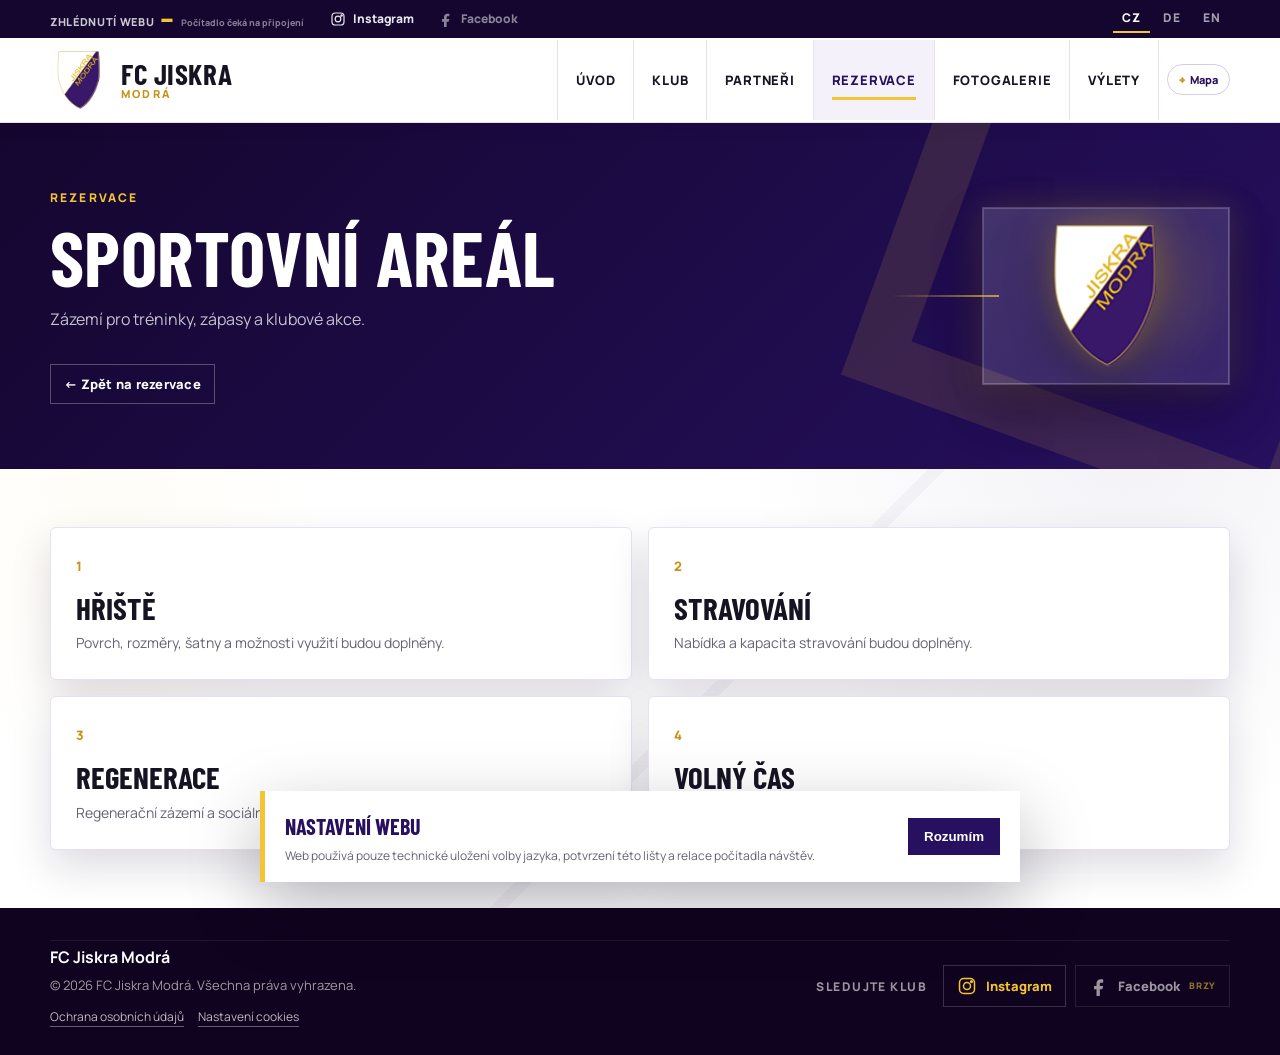
==== commit dd321c57: "uprava.." ====
--- a/areal.html
+++ b/areal.html
@@ -30,7 +30,7 @@
 </div>
 <a href="partneri.html">Partneři</a>
 <a class="active" href="rezervace.html">Rezervace</a>
-<a href="fotogalerie.html">Fotogalerie</a>
+<a href="fotogalerie.html">Fotogalerie</a><a href="vylety.html">Výlety</a><a class="nav-map-link" href="https://www.google.com/maps/dir/?api=1&amp;destination=J%C3%ADlov%C3%A9%2C%20Kamenec%2042%2C%20405%2002" rel="noopener" target="_blank">Mapa</a>
 </div>
 </nav>
 </header>
--- a/styles.css
+++ b/styles.css
@@ -948,3 +948,134 @@
   .camp-preview-strip img{height:52px}
   .gallery-index a{padding:8px 11px;font-size:11px}
 }
+
+/* v22 – finální obsah klienta, výlety a historie */
+.nav-links .nav-map-link{align-self:center;margin-left:8px;padding:9px 11px;border:1px solid rgba(38,16,95,.2);border-radius:999px;background:transparent;color:var(--purple)!important;font-size:11px;letter-spacing:0;text-transform:none;line-height:1}
+.nav-links .nav-map-link::before{content:'⌖';margin-right:5px;color:var(--gold-2)}
+.nav-links .nav-map-link:hover,.nav-links .nav-map-link:focus-visible{border-color:var(--gold-2);background:var(--soft);outline:0}
+.hero-since{display:inline-flex;margin:0 0 16px;padding:7px 11px;border:1px solid rgba(243,196,51,.48);color:var(--gold);font-size:11px;font-weight:900;letter-spacing:.18em;text-transform:uppercase}
+.hero-intro{max-width:710px;margin-bottom:0;color:rgba(255,255,255,.78);font-size:17px;line-height:1.75}
+.hero-intro strong{display:block;margin-bottom:5px;color:#fff;font-size:20px}
+.score-hero .hero-intro{color:rgba(255,255,255,.78)}
+.narrow-copy{max-width:900px}
+.narrow-copy .lead{max-width:none;color:var(--ink);font-size:20px;line-height:1.7}
+.narrow-copy>p:last-child{max-width:760px;color:var(--muted)}
+.feature-offer-grid{display:grid;grid-template-columns:repeat(2,minmax(0,1fr));gap:24px}
+.feature-offer-card{display:grid;grid-template-columns:minmax(180px,.72fr) 1fr;min-height:330px;overflow:hidden;border:1px solid var(--line);background:#fff;box-shadow:var(--shadow)}
+.feature-offer-card>img{width:100%;height:100%;min-height:330px;object-fit:cover}
+.feature-offer-card>div{padding:28px}
+.feature-offer-card h3,.trip-card h3,.history-item h3{font-family:'Barlow Condensed','Arial Narrow',sans-serif;text-transform:uppercase}
+.feature-offer-card h3{margin:8px 0 12px;color:var(--purple);font-size:31px}
+.feature-offer-card p{color:var(--muted)}
+.offer-number,.trip-number{color:var(--gold-2);font-size:12px;font-weight:900;letter-spacing:.14em}
+.offer-note{padding:10px 12px;border-left:3px solid var(--gold);background:var(--soft);font-weight:800}
+.booking-form-layout{grid-template-columns:.72fr 1fr;align-items:start}
+.booking-contact{padding:34px;border-top:5px solid var(--gold);background:var(--purple);color:#fff;box-shadow:var(--shadow)}
+.booking-contact p{color:rgba(255,255,255,.75)}
+.check-list{display:grid;gap:10px;margin:24px 0 0;padding:0;list-style:none}
+.check-list li{position:relative;padding:11px 12px 11px 38px;border:1px solid rgba(255,255,255,.15);background:rgba(255,255,255,.06);font-weight:800}
+.check-list li::before{content:'✓';position:absolute;left:14px;color:var(--gold)}
+.history-section{overflow:hidden}
+.history-timeline{position:relative;display:grid;gap:0;max-width:980px;margin-inline:auto}
+.history-timeline::before{content:'';position:absolute;left:119px;top:14px;bottom:14px;width:2px;background:linear-gradient(var(--gold),rgba(38,16,95,.2))}
+.history-item{position:relative;display:grid;grid-template-columns:96px 1fr;gap:54px;padding:0 0 42px}
+.history-item:last-child{padding-bottom:0}
+.history-item::before{content:'';position:absolute;left:111px;top:9px;width:18px;height:18px;border:5px solid var(--soft);border-radius:50%;background:var(--gold);box-shadow:0 0 0 2px var(--gold-2)}
+.history-item time{color:var(--purple);font-family:'Barlow Condensed','Arial Narrow',sans-serif;font-size:35px;font-weight:800;text-align:right}
+.history-item>div{padding:0 0 28px;border-bottom:1px solid var(--line)}
+.history-item:last-child>div{border-bottom:0}
+.history-item h3{margin:0 0 8px;font-size:30px}
+.history-item p{max-width:740px;margin:0;color:var(--muted)}
+.trips-grid{display:grid;grid-template-columns:repeat(3,minmax(0,1fr));gap:22px}
+.trip-card{display:flex;flex-direction:column;overflow:hidden;border:1px solid var(--line);background:#fff;box-shadow:0 14px 34px rgba(20,6,47,.1);transition:transform .22s ease,box-shadow .22s ease}
+.trip-card:hover{transform:translateY(-5px);box-shadow:0 24px 50px rgba(20,6,47,.16)}
+.trip-card>img{width:100%;aspect-ratio:16/10;object-fit:cover;transition:transform .4s ease}
+.trip-card:hover>img{transform:scale(1.035)}
+.trip-card>div{display:flex;flex:1;flex-direction:column;padding:24px}
+.trip-card h3{margin:6px 0 10px;color:var(--purple);font-size:30px}
+.trip-card p{flex:1;color:var(--muted)}
+.trip-card a{display:inline-flex;align-items:center;min-height:46px;margin-top:8px;padding:11px 13px;border:1px solid rgba(38,16,95,.2);background:var(--soft);color:var(--purple);font-size:13px;font-weight:900}
+.trip-card a:hover,.trip-card a:focus-visible{border-color:var(--gold-2);background:var(--purple);color:#fff;outline:0}
+.trip-cta{background:linear-gradient(135deg,var(--purple-3),var(--purple));color:#fff}
+.trip-cta .btn-ghost{border-color:rgba(255,255,255,.34)}
+
+@media(max-width:1160px) and (min-width:981px){
+  .nav{gap:12px}.brand strong{font-size:25px}.brand img{width:52px;height:52px}
+  .nav-links{font-size:11px}.nav-links a,.nav-drop-toggle{padding-left:11px;padding-right:11px}
+}
+@media(max-width:980px){
+  .feature-offer-grid{grid-template-columns:1fr}
+  .feature-offer-card{grid-template-columns:260px 1fr}
+  .booking-form-layout{grid-template-columns:1fr}
+  .trips-grid{grid-template-columns:repeat(2,minmax(0,1fr))}
+  .nav-links .nav-map-link{align-self:flex-start;margin:8px 14px 4px;padding:9px 12px;background:var(--soft)}
+}
+@media(max-width:700px){
+  .hero-intro{font-size:15px;line-height:1.65}.hero-intro strong{font-size:18px}
+  .feature-offer-card{display:flex;min-height:0;flex-direction:column}
+  .feature-offer-card>img{height:220px;min-height:0}
+  .feature-offer-card>div{padding:22px}
+  .trips-grid{grid-template-columns:1fr}
+  .trip-card>div{padding:21px}
+  .history-timeline::before{left:17px}
+  .history-item{grid-template-columns:1fr;gap:8px;padding:0 0 34px 48px}
+  .history-item::before{left:9px;top:8px}
+  .history-item time{text-align:left;font-size:29px}
+  .history-item>div{padding-bottom:22px}
+  .history-item h3{font-size:27px}
+  .booking-contact{padding:26px 22px}
+}
+
+/* v23 – kompaktní mobilní zobrazení a subtilní navigace na mapu */
+@media(max-width:700px){
+  .container{width:min(100% - 22px,1180px)}
+  .section{padding:48px 0}
+  .page-hero{min-height:190px;padding:42px 0}
+  .page-hero-inner{gap:16px}
+  .page-hero h1{font-size:48px;margin-bottom:14px}
+  .page-hero p:not(.eyebrow){font-size:15px}
+  .section-heading{margin-bottom:20px}
+  .section-heading h2{font-size:34px}
+  .narrow-copy .lead{font-size:17px;line-height:1.6}
+  .feature-offer-grid{gap:14px}
+  .feature-offer-card>img{height:170px}
+  .feature-offer-card>div{padding:17px}
+  .feature-offer-card h3{font-size:25px}
+  .feature-offer-card p{font-size:13.5px;line-height:1.55}
+  .offer-note{padding:8px 10px}
+  .booking-contact{padding:22px 18px}
+  .check-list{gap:7px;margin-top:18px}
+  .check-list li{padding:9px 10px 9px 34px;font-size:13px}
+  .form{gap:13px;padding:18px}
+  .form label{gap:6px;font-size:13px}
+  input,select,textarea{padding:11px 12px}
+  .trips-grid{gap:13px}
+  .trip-card>img{height:158px;aspect-ratio:auto}
+  .trip-card>div{padding:16px}
+  .trip-card h3{font-size:25px}
+  .trip-card p{font-size:13.5px;line-height:1.55}
+  .trip-card a{min-height:40px;padding:9px 11px;font-size:12px}
+  .history-item{padding-left:42px;padding-bottom:28px}
+  .history-item time{font-size:26px}
+  .history-item h3{font-size:24px}
+  .history-item p{font-size:13.5px}
+  .history-timeline::before{left:14px}
+  .history-item::before{left:6px;width:17px;height:17px}
+  .players-grid{gap:8px}
+  .player-card h3{padding:9px 8px;font-size:16px;line-height:1.15}
+  .team-info{gap:18px;padding-bottom:32px}
+  .contact-list article{padding:18px 0}
+  .contact-list strong{font-size:18px}
+  .camp-grid{gap:14px}
+  .camp-cover img{height:165px}
+  .camp-cover span{left:12px;bottom:11px;padding:7px 9px;font-size:12px}
+  .camp-category>div{padding:17px}
+  .camp-category h3{font-size:25px}
+  .camp-category p{font-size:13.5px}
+  .gallery-category{margin-bottom:38px}
+  .real-gallery-grid.gallery-enhanced-grid{gap:5px}
+  .gallery-enhanced-grid .gallery-photo span{padding:12px 6px 6px;font-size:8px}
+  .gallery-show-more{margin-top:14px;padding:10px 14px;font-size:12px}
+  .reservation-grid{gap:14px}
+  .footer{padding:24px 0}
+}
